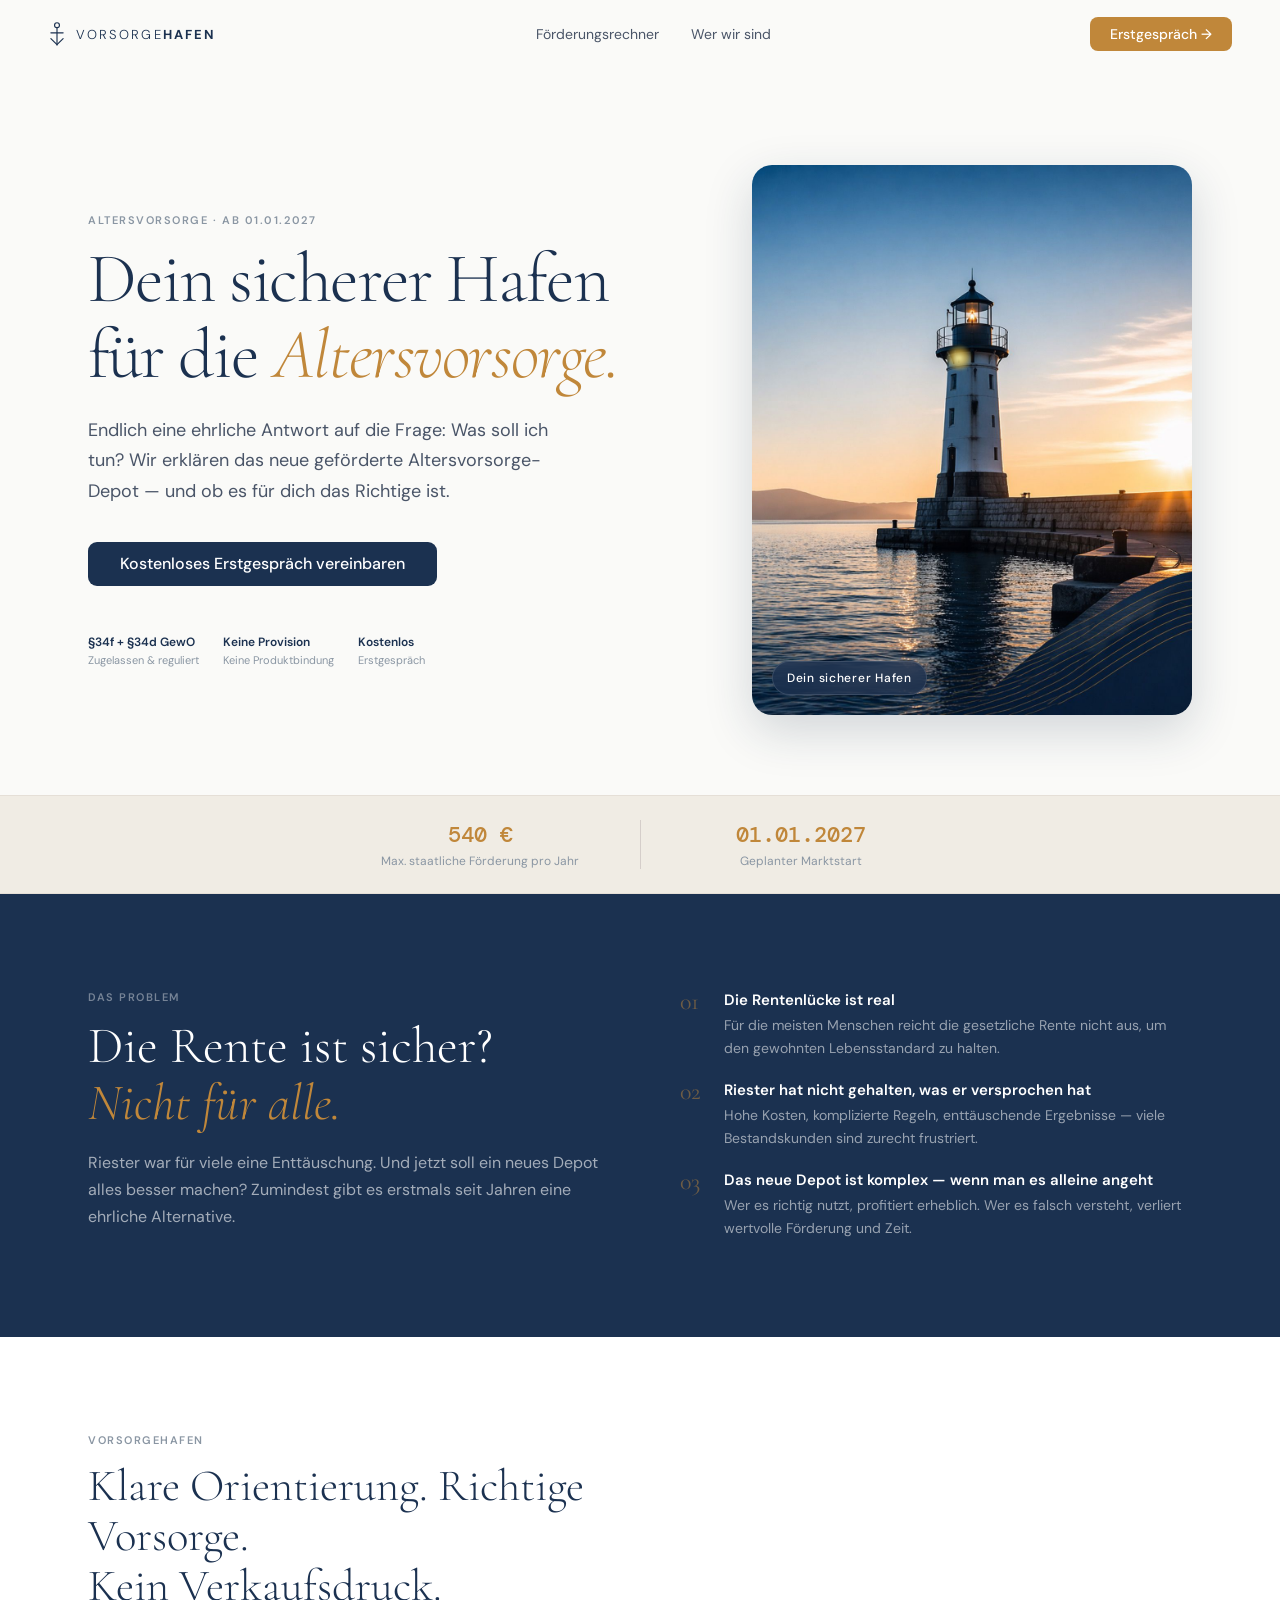
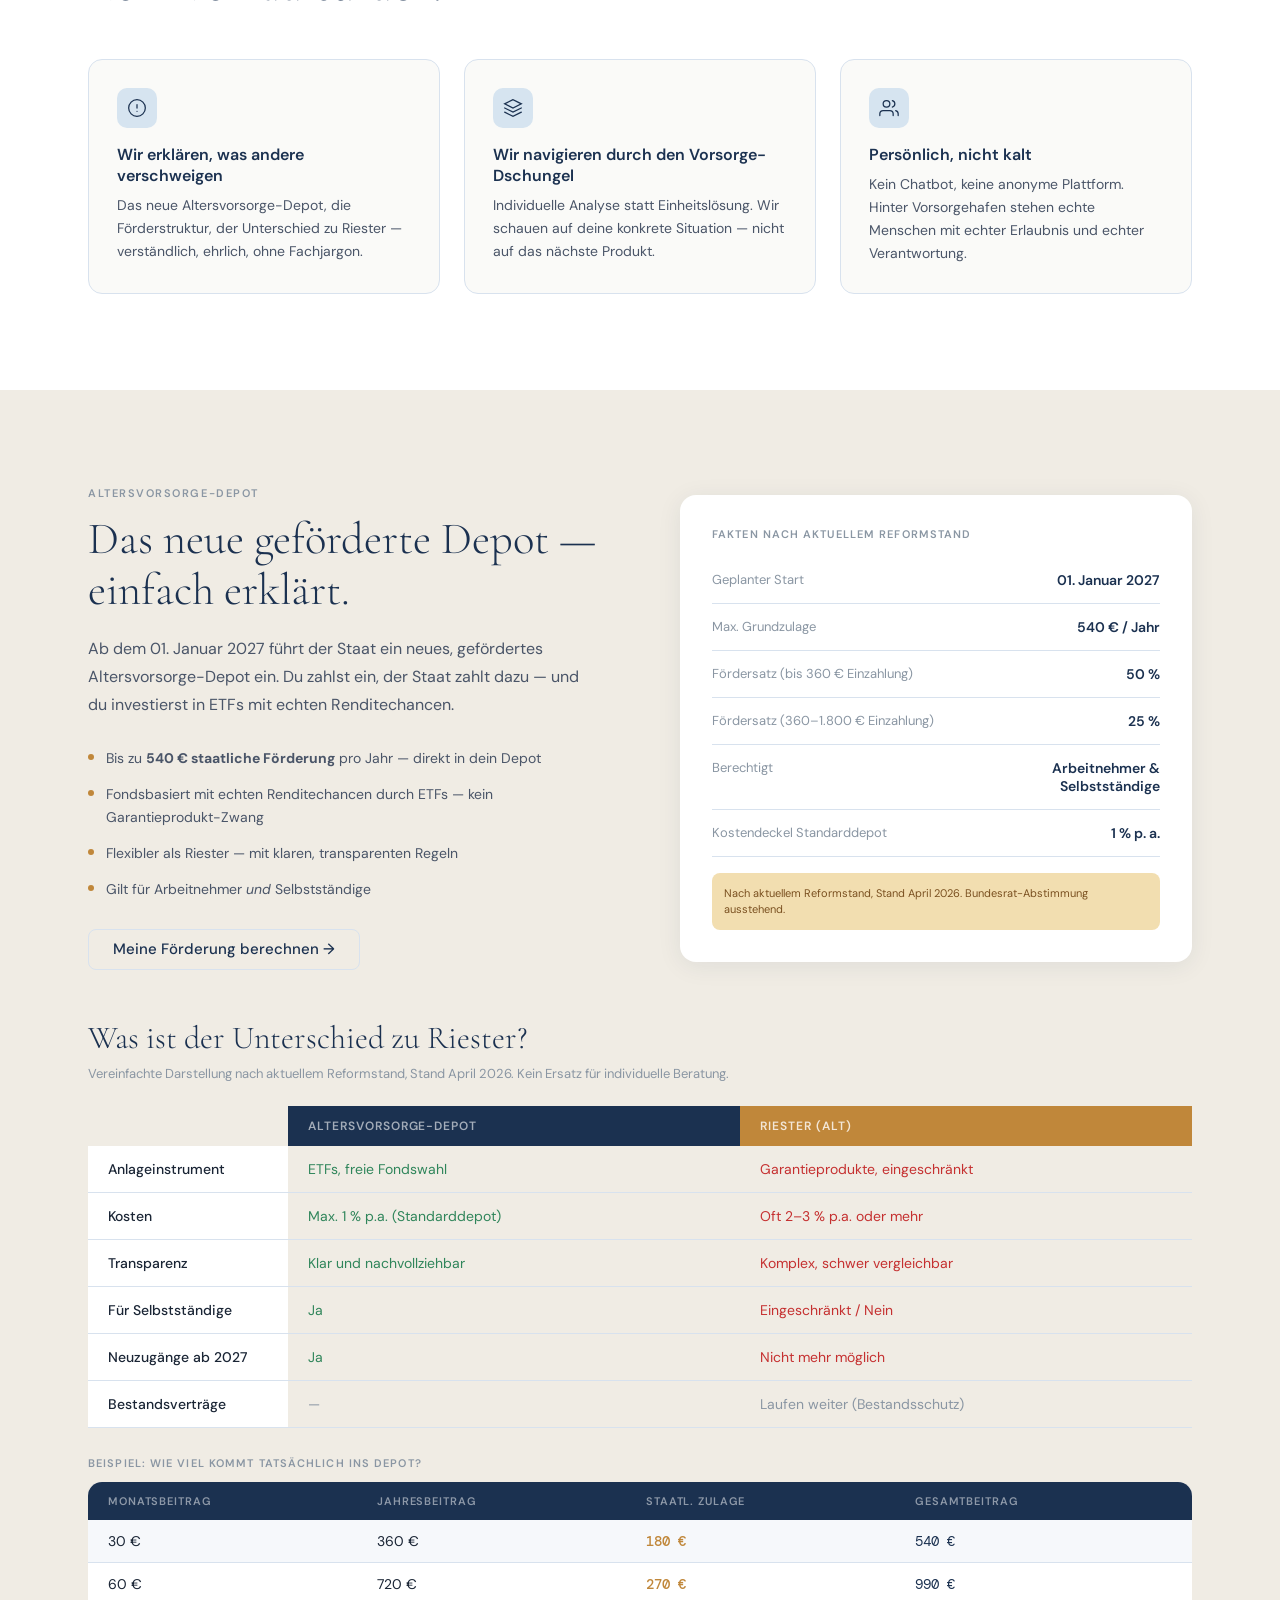
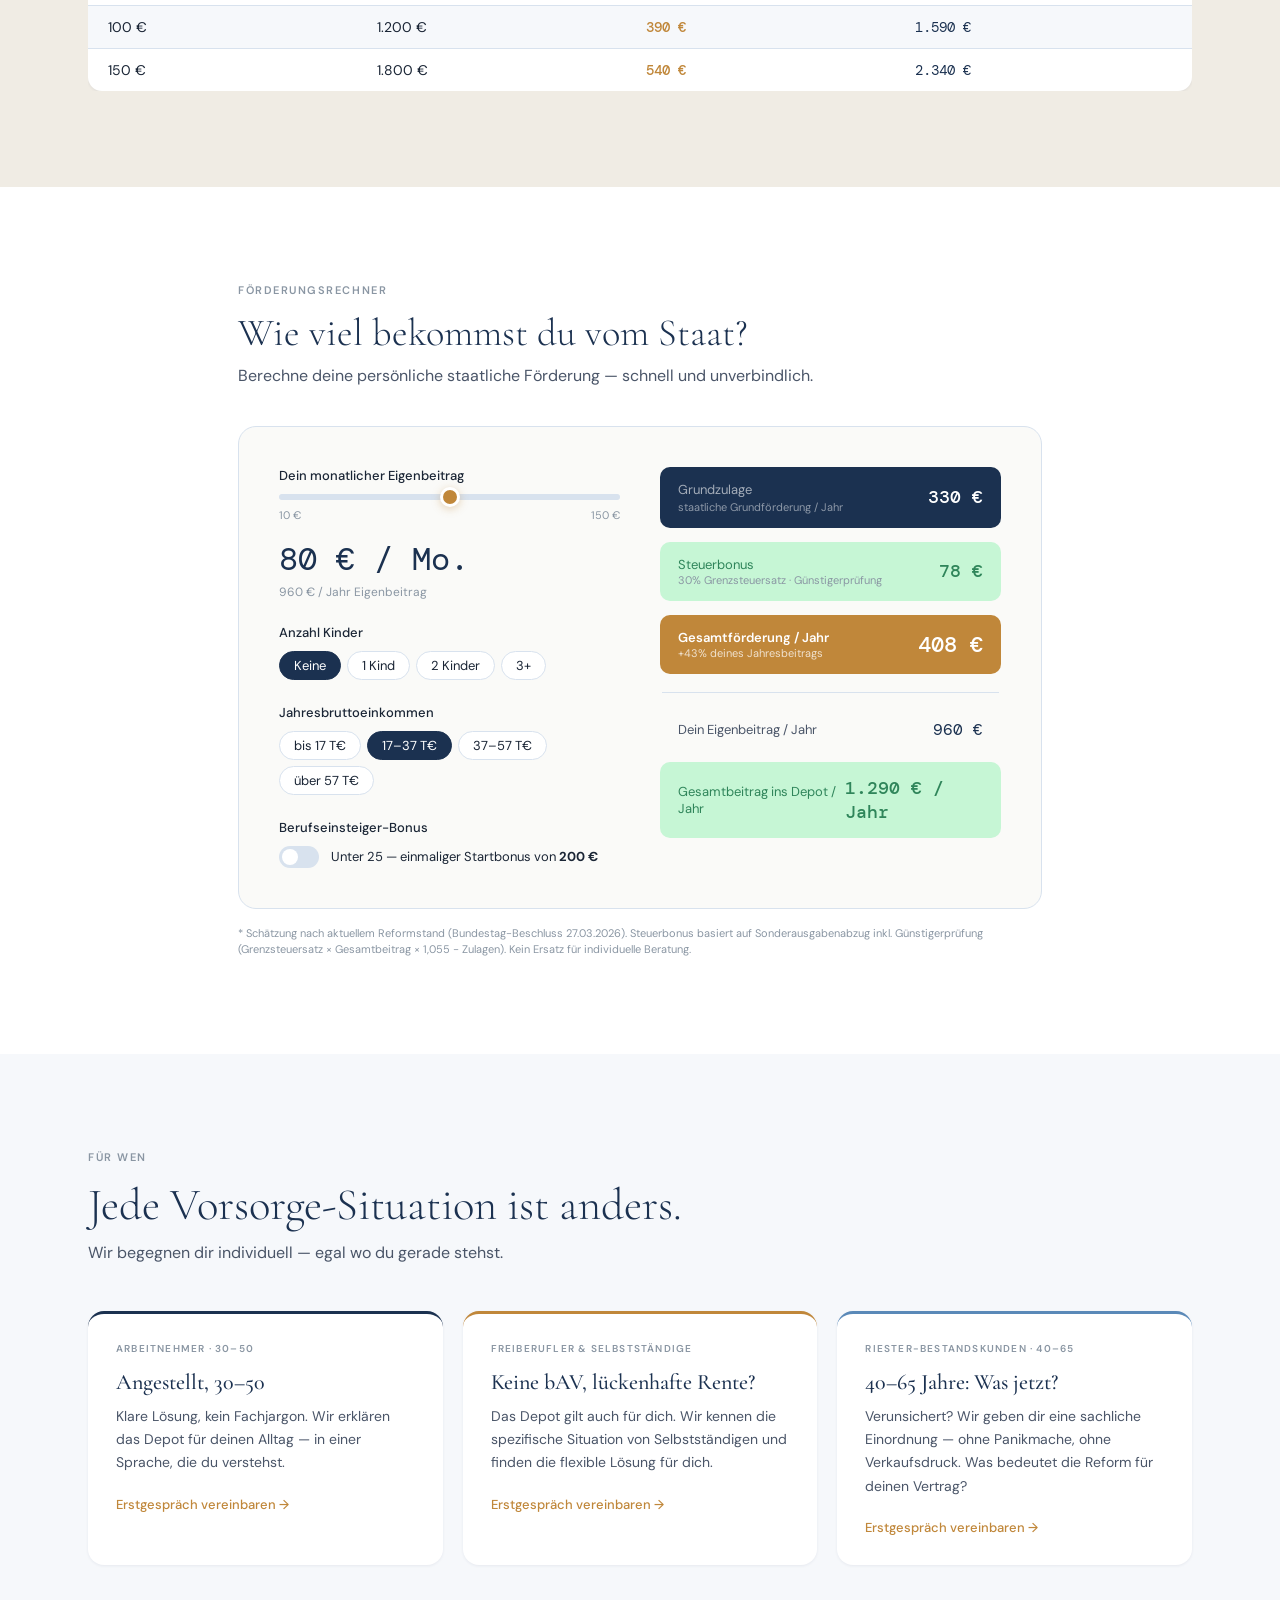
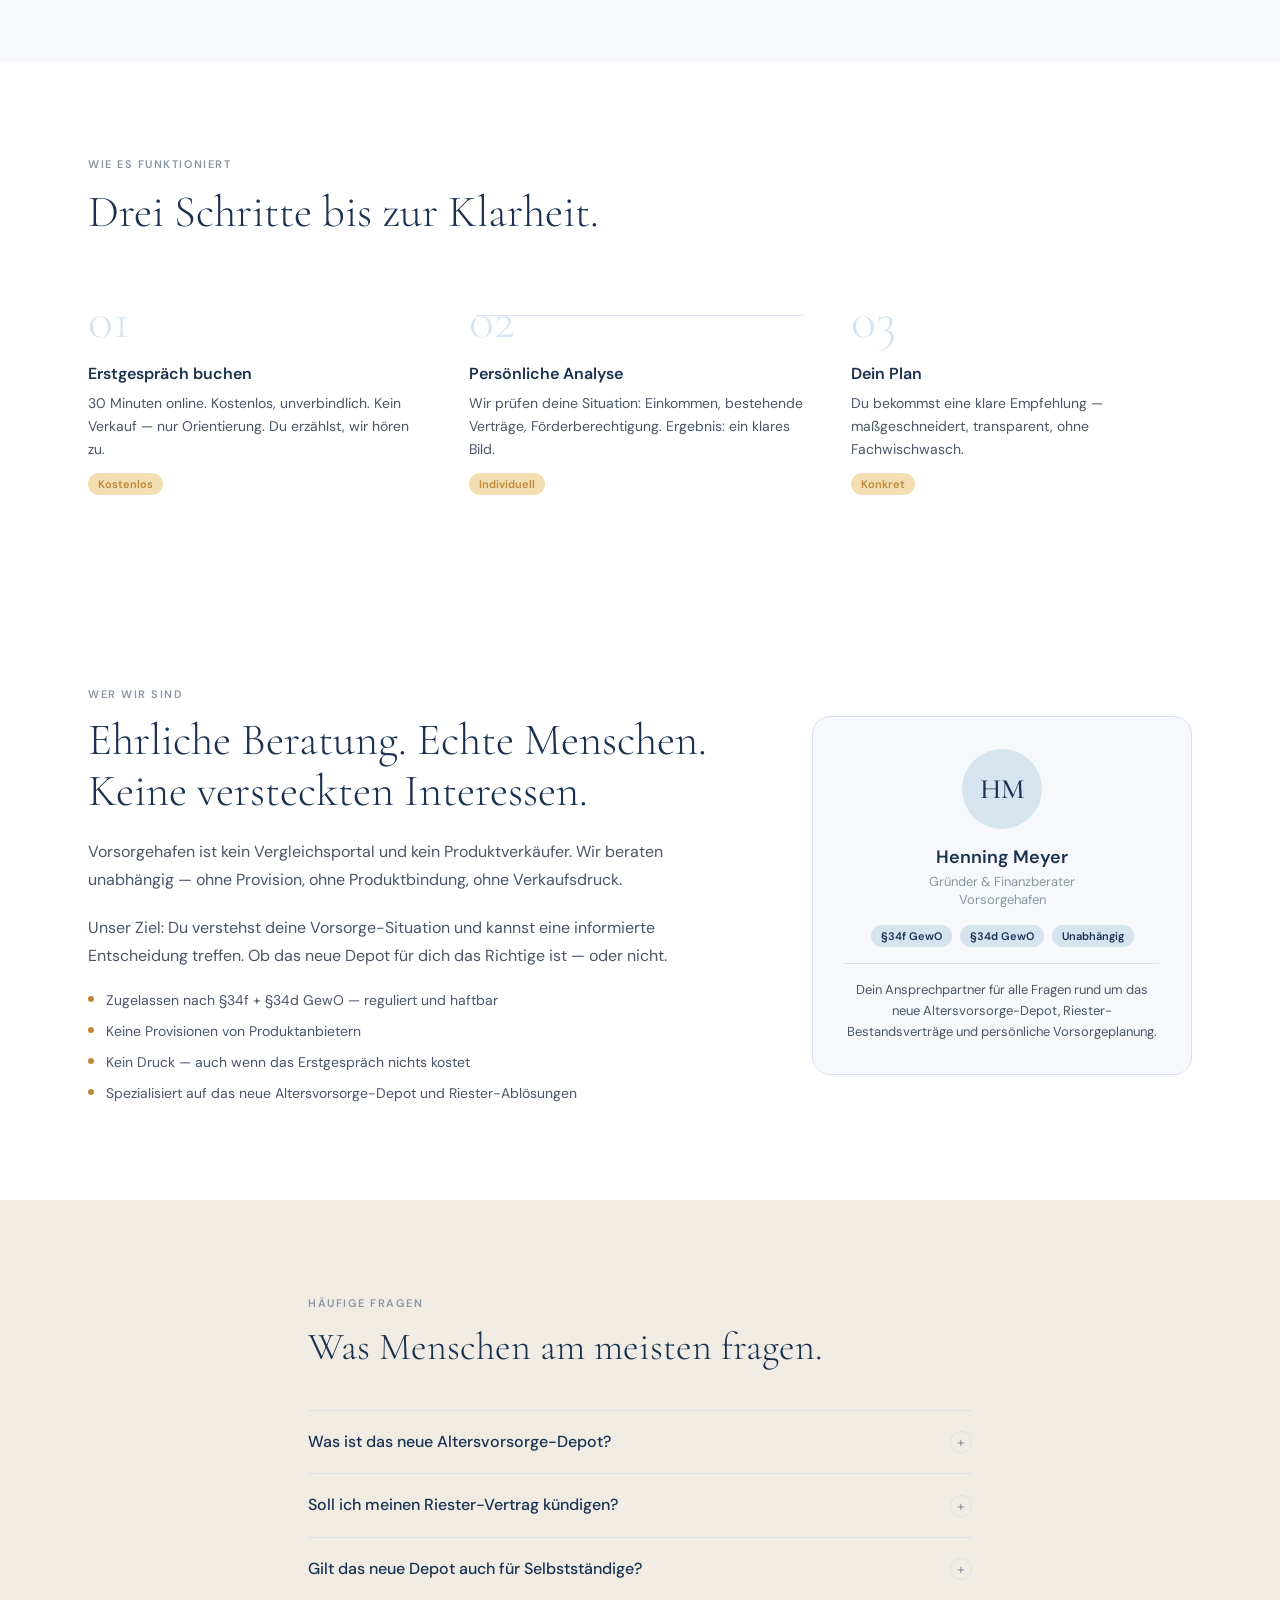
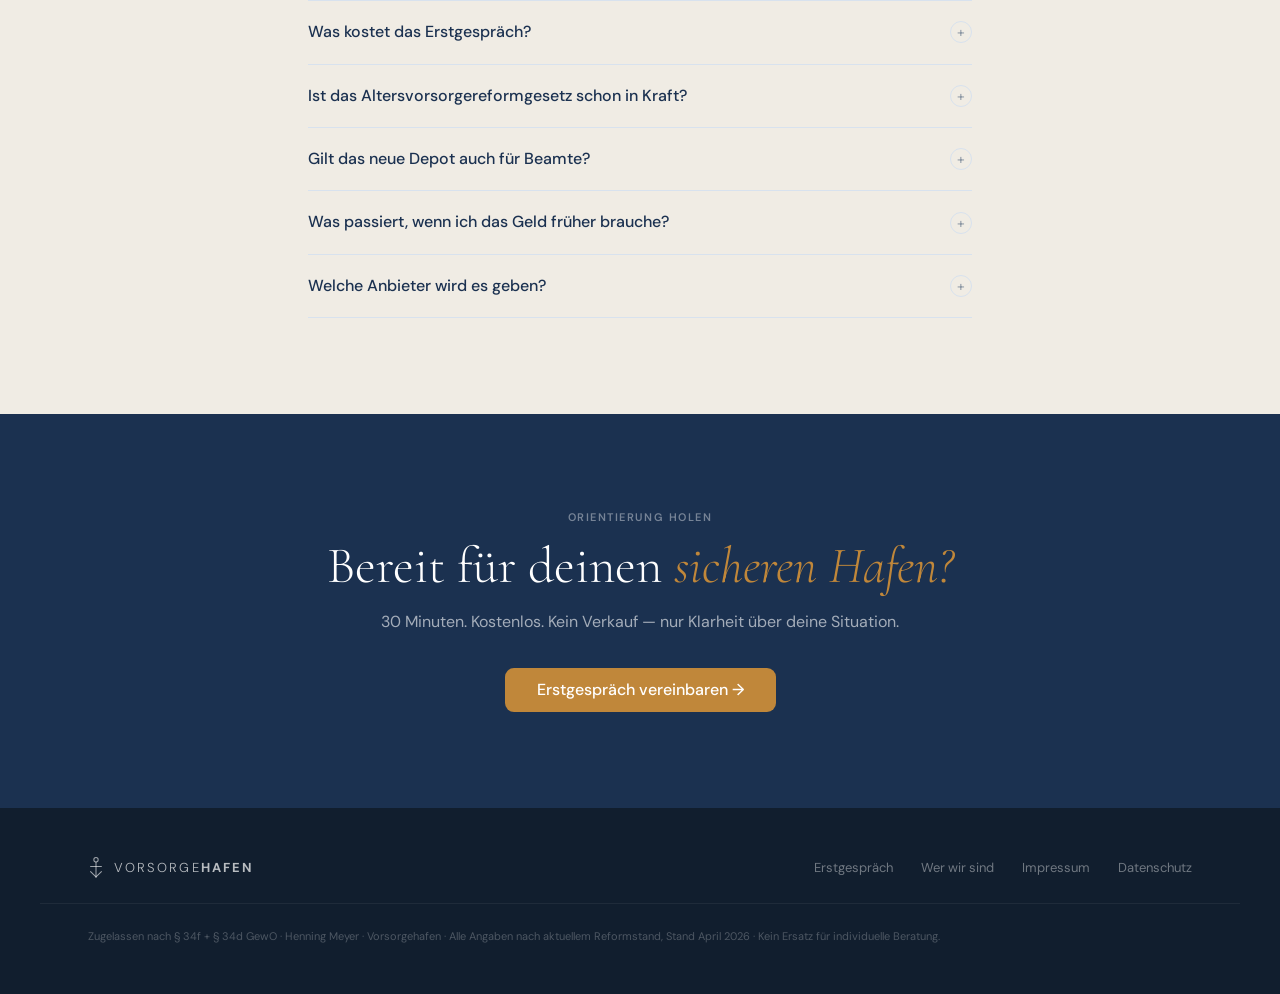
==== website/index.html @ 70f0c613 "refactor: Website auf One-Pager-Struktur konsolidiert - Startseite: Riester-Vergleichstabelle + Beis" ====
<!DOCTYPE html>
<html lang="de">
<head>
<meta charset="UTF-8">
<meta name="viewport" content="width=device-width, initial-scale=1.0">
<title>Vorsorgehafen — Dein sicherer Hafen für die Altersvorsorge</title>
<link rel="preconnect" href="https://fonts.googleapis.com">
<link href="https://fonts.googleapis.com/css2?family=Cormorant+Garamond:ital,wght@0,300;0,400;0,500;0,600;1,300;1,400;1,500&family=DM+Sans:wght@300;400;500;600&family=DM+Mono:wght@400;500&display=swap" rel="stylesheet">
<style>
:root {
  --navy:        #1B3150;
  --navy-mid:    #24456B;
  --amber:       #C0873A;
  --amber-dark:  #9A6A28;
  --amber-light: #F2DEB0;
  --nebel:       #F6F8FB;
  --sand:        #F0ECE4;
  --cream:       #FAFAF8;
  --white:       #FFFFFF;
  --border:      #D8E2EE;
  --watt:        #D6E4F0;
  --fg1:         #1A2535;
  --fg2:         #4A5568;
  --fg3:         #8A96A3;
  --success:     #2F855A;
  --success-lt:  #C6F6D5;
  --serif:       'Cormorant Garamond', Georgia, serif;
  --sans:        'DM Sans', system-ui, sans-serif;
  --mono:        'DM Mono', monospace;
  --ease:        cubic-bezier(0.25, 0.46, 0.45, 0.94);
}
*, *::before, *::after { box-sizing: border-box; margin: 0; padding: 0; }
html { scroll-behavior: smooth; }
body { font-family: var(--sans); color: var(--fg1); background: var(--cream); -webkit-font-smoothing: antialiased; }
a { color: inherit; text-decoration: none; }
img { display: block; max-width: 100%; }

/* ── LOGO ── */
.logo { display: flex; align-items: center; gap: 10px; color: var(--navy); flex-shrink: 0; }
.logo svg { flex-shrink: 0; }
.logo-text { font-family: var(--sans); font-size: 13px; letter-spacing: 0.16em; text-transform: uppercase; color: var(--navy); line-height: 1; }
.logo-light { font-weight: 300; }
.logo-bold  { font-weight: 700; }

/* ── NAV ── */
nav {
  position: sticky; top: 0; z-index: 100;
  background: rgba(250,250,248,0.92); backdrop-filter: blur(12px);
  border-bottom: 1px solid transparent;
  transition: border-color 300ms var(--ease);
  padding: 0 48px;
}
nav.scrolled { border-bottom-color: var(--border); }
.nav-inner { max-width: 1200px; margin: 0 auto; height: 68px; display: flex; align-items: center; justify-content: space-between; }
.nav-links { display: flex; align-items: center; gap: 32px; }
.nav-links a { font-size: 14px; font-weight: 400; color: var(--fg2); transition: color 200ms; white-space: nowrap; }
.nav-links a:hover { color: var(--navy); }
.btn { display: inline-flex; align-items: center; gap: 7px; font-family: var(--sans); font-weight: 500; border-radius: 8px; border: none; cursor: pointer; transition: all 200ms var(--ease); line-height: 1; text-decoration: none; }
.btn-amber { background: var(--amber); color: white; padding: 10px 20px; font-size: 14px; }
.btn-amber:hover { background: var(--amber-dark); }
.btn-navy  { background: var(--navy); color: white; padding: 12px 28px; font-size: 15px; }
.btn-navy:hover { background: var(--navy-mid); }
.btn-ghost { background: transparent; color: var(--navy); padding: 12px 24px; font-size: 15px; border: 1.5px solid var(--border); }
.btn-ghost:hover { border-color: var(--navy); }
.btn-lg    { padding: 14px 32px; font-size: 16px; border-radius: 9px; }

/* ── SECTION BASE ── */
section { width: 100%; }
.container { max-width: 1200px; margin: 0 auto; padding: 0 48px; }
.section-label { font-size: 11px; font-weight: 600; letter-spacing: 0.14em; text-transform: uppercase; color: var(--fg3); margin-bottom: 14px; }
.section-label.on-dark { color: rgba(255,255,255,0.4); }

/* ── HERO ── */
.hero { background: var(--cream); padding: 96px 0 80px; }
.hero-inner { max-width: 1200px; margin: 0 auto; padding: 0 48px; display: grid; grid-template-columns: 1fr 440px; gap: 64px; align-items: center; }

/* Lighthouse photo hero */
.lighthouse-hero { position: relative; border-radius: 20px; overflow: hidden; aspect-ratio: 4/5; box-shadow: 0 16px 48px rgba(27,49,80,0.18); }
.lighthouse-photo { width: 100%; height: 100%; object-fit: cover; display: block; }
.lighthouse-beam-wrap { position: absolute; inset: 0; pointer-events: none; overflow: hidden; }
.lighthouse-beam {
  position: absolute;
  top: 35%; left: 47%;
  width: 300%; height: 300%;
  transform-origin: 0% 0%;
  background: conic-gradient(from -8deg at 0 0, transparent 0deg, rgba(255,225,120,0.13) 7deg, rgba(255,240,160,0.07) 14deg, transparent 20deg);
  animation: beam-sweep 7s ease-in-out infinite alternate;
}
@keyframes beam-sweep { 0% { transform: rotate(-58deg); } 100% { transform: rotate(28deg); } }
.lighthouse-glow {
  position: absolute;
  top: calc(35% - 14px); left: calc(47% - 14px);
  width: 28px; height: 28px; border-radius: 50%;
  background: radial-gradient(circle, rgba(255,245,160,0.95) 0%, rgba(255,210,80,0.6) 35%, transparent 70%);
  animation: glow-pulse 2.5s ease-in-out infinite;
  filter: blur(1px);
}
@keyframes glow-pulse { 0%,100% { transform: scale(1); opacity: 0.85; } 50% { transform: scale(1.5); opacity: 1; } }
.lighthouse-badge {
  position: absolute; bottom: 20px; left: 20px;
  background: rgba(27,49,80,0.75); backdrop-filter: blur(8px);
  color: white; font-size: 12px; font-weight: 500; letter-spacing: 0.06em;
  padding: 8px 14px; border-radius: 999px; border: 1px solid rgba(255,255,255,0.12);
}
.hero h1 { font-family: var(--serif); font-size: clamp(44px, 5.5vw, 72px); font-weight: 300; line-height: 1.08; letter-spacing: -0.02em; color: var(--navy); margin-bottom: 22px; }
.hero h1 em { font-style: italic; color: var(--amber); }
.hero-sub { font-size: 18px; line-height: 1.7; color: var(--fg2); margin-bottom: 36px; max-width: 480px; }
.hero-cta { display: flex; align-items: center; gap: 14px; margin-bottom: 48px; }
.hero-trust { display: flex; gap: 24px; }
.trust-item { display: flex; flex-direction: column; gap: 3px; }
.trust-item .ti-v { font-size: 12px; font-weight: 600; color: var(--navy); }
.trust-item .ti-l { font-size: 11px; color: var(--fg3); }

/* Hero visual */
.hero-visual { background: var(--navy); border-radius: 20px; padding: 32px; position: relative; overflow: hidden; }
.hero-visual::before { content: ''; position: absolute; inset: 0; background: radial-gradient(ellipse at 80% 20%, rgba(90,137,184,0.15) 0%, transparent 60%); }
.hv-label { font-size: 10px; font-weight: 600; letter-spacing: 0.14em; text-transform: uppercase; color: rgba(255,255,255,0.35); margin-bottom: 20px; }
.hv-score { font-family: var(--mono); font-size: 52px; color: white; line-height: 1; margin-bottom: 6px; }
.hv-score-sub { font-size: 13px; color: rgba(255,255,255,0.45); margin-bottom: 20px; }
.hv-bar { height: 4px; background: rgba(255,255,255,0.12); border-radius: 999px; margin-bottom: 28px; }
.hv-bar-fill { height: 100%; width: 72%; background: var(--amber); border-radius: 999px; }
.hv-grid { display: grid; grid-template-columns: 1fr 1fr; gap: 10px; }
.hv-card { background: rgba(255,255,255,0.06); border: 1px solid rgba(255,255,255,0.08); border-radius: 10px; padding: 14px; }
.hv-card-label { font-size: 10px; color: rgba(255,255,255,0.4); margin-bottom: 5px; }
.hv-card-value { font-family: var(--mono); font-size: 16px; color: white; }

/* ── STATS BAR ── */
.stats-bar { background: var(--sand); border-top: 1px solid #E5DFD7; border-bottom: 1px solid #E5DFD7; padding: 24px 0; }
.stats-inner { max-width: 1200px; margin: 0 auto; padding: 0 48px; display: flex; gap: 0; justify-content: space-between; align-items: center; }
.stats-inner--two { justify-content: center; }
.stats-inner--two .stat-item { max-width: 320px; }
.stat-item { display: flex; flex-direction: column; gap: 4px; flex: 1; text-align: center; }
.stat-item + .stat-item { border-left: 1px solid #D5CECA; }
.stat-value { font-family: var(--mono); font-size: 22px; color: var(--amber); font-weight: 500; }
.stat-label { font-size: 12px; color: var(--fg3); }

/* ── PROBLEM ── */
.problem { background: var(--navy); padding: 96px 0; }
.problem-inner { max-width: 1200px; margin: 0 auto; padding: 0 48px; display: grid; grid-template-columns: 1fr 1fr; gap: 80px; align-items: start; }
.problem h2 { font-family: var(--serif); font-size: clamp(36px, 4vw, 54px); font-weight: 300; line-height: 1.12; color: white; margin-bottom: 16px; }
.problem h2 em { font-style: italic; color: var(--amber); }
.problem-intro { font-size: 16px; line-height: 1.7; color: rgba(255,255,255,0.6); }
.problem-points { display: flex; flex-direction: column; gap: 20px; }
.pp { display: flex; gap: 16px; align-items: flex-start; }
.pp-num { font-family: var(--serif); font-size: 24px; color: var(--amber); opacity: 0.5; line-height: 1; flex-shrink: 0; width: 28px; }
.pp-body { }
.pp-title { font-size: 15px; font-weight: 600; color: white; margin-bottom: 4px; }
.pp-text  { font-size: 14px; line-height: 1.65; color: rgba(255,255,255,0.55); }

/* ── SOLUTION ── */
.solution { background: var(--white); padding: 96px 0; }
.solution-inner { max-width: 1200px; margin: 0 auto; padding: 0 48px; }
.solution h2 { font-family: var(--serif); font-size: clamp(32px, 3.5vw, 48px); font-weight: 300; line-height: 1.12; color: var(--navy); margin-bottom: 48px; max-width: 640px; }
.solution-grid { display: grid; grid-template-columns: repeat(3,1fr); gap: 24px; }
.sol-card { border: 1px solid var(--border); border-radius: 14px; padding: 28px; background: var(--cream); transition: box-shadow 200ms, transform 200ms; }
.sol-card:hover { box-shadow: 0 8px 32px rgba(27,49,80,0.10); transform: translateY(-2px); }
.sol-icon { width: 40px; height: 40px; background: var(--watt); border-radius: 10px; display: flex; align-items: center; justify-content: center; margin-bottom: 16px; }
.sol-title { font-size: 16px; font-weight: 600; color: var(--navy); margin-bottom: 8px; }
.sol-text  { font-size: 14px; line-height: 1.65; color: var(--fg2); }

/* ── DEPOT ── */
.depot { background: var(--sand); padding: 96px 0; }
.depot-inner { max-width: 1200px; margin: 0 auto; padding: 0 48px; display: grid; grid-template-columns: 1fr 1fr; gap: 80px; align-items: center; }
.depot h2 { font-family: var(--serif); font-size: clamp(32px, 3.5vw, 48px); font-weight: 300; line-height: 1.12; color: var(--navy); margin-bottom: 20px; }
.depot-text { font-size: 16px; line-height: 1.75; color: var(--fg2); margin-bottom: 28px; }
.depot-facts { display: flex; flex-direction: column; gap: 14px; }
.df { display: flex; align-items: flex-start; gap: 12px; }
.df-dot { width: 6px; height: 6px; border-radius: 50%; background: var(--amber); flex-shrink: 0; margin-top: 7px; }
.df-text { font-size: 14px; line-height: 1.6; color: var(--fg2); }
.depot-box { background: white; border-radius: 16px; padding: 32px; box-shadow: 0 4px 24px rgba(27,49,80,0.08); }
.db-row { display: flex; justify-content: space-between; align-items: flex-start; padding: 14px 0; border-bottom: 1px solid var(--border); }
.db-row:last-child { border-bottom: none; padding-bottom: 0; }
.db-key  { font-size: 13px; color: var(--fg3); }
.db-val  { font-size: 14px; font-weight: 600; color: var(--navy); text-align: right; max-width: 200px; }

/* ── RECHNER ── */
.rechner { background: var(--white); padding: 96px 0; }
.rechner-inner { max-width: 900px; margin: 0 auto; padding: 0 48px; }
.rechner h2 { font-family: var(--serif); font-size: clamp(30px, 3vw, 44px); font-weight: 300; line-height: 1.15; color: var(--navy); margin-bottom: 10px; }
.rechner-sub { font-size: 16px; color: var(--fg2); margin-bottom: 40px; }
.rechner-card { background: var(--cream); border: 1px solid var(--border); border-radius: 18px; padding: 40px; }
.rc-grid { display: grid; grid-template-columns: 1fr 1fr; gap: 40px; align-items: start; }
.rc-input-label { font-size: 13px; font-weight: 500; color: var(--fg1); margin-bottom: 10px; }
.rc-slider-wrap { display: flex; flex-direction: column; gap: 8px; }
.rc-slider { width: 100%; -webkit-appearance: none; height: 6px; border-radius: 999px; background: var(--border); outline: none; cursor: pointer; }
.rc-slider::-webkit-slider-thumb { -webkit-appearance: none; width: 20px; height: 20px; border-radius: 50%; background: var(--amber); box-shadow: 0 2px 8px rgba(192,135,58,0.35); cursor: pointer; border: 3px solid white; }
.rc-value-display { font-family: var(--mono); font-size: 32px; color: var(--navy); margin-bottom: 4px; }
.rc-value-label { font-size: 12px; color: var(--fg3); }
.rc-result { display: flex; flex-direction: column; gap: 14px; }
.rc-result-row { display: flex; justify-content: space-between; align-items: center; padding: 14px 18px; border-radius: 10px; }
.rc-result-row.primary   { background: var(--navy); }
.rc-result-row.secondary { background: var(--watt); }
.rc-result-row.tertiary  { background: var(--success-lt); }
.rr-label { font-size: 13px; }
.rr-label.on-dark { color: rgba(255,255,255,0.6); }
.rr-value { font-family: var(--mono); font-size: 18px; font-weight: 500; }
.rr-value.on-dark { color: white; }
.rr-value.amber { color: var(--amber); }
.rr-value.green { color: var(--success); }
.rechner-disclaimer { font-size: 11px; color: var(--fg3); margin-top: 16px; line-height: 1.5; }
.rc-input-group { margin-bottom: 24px; }
.rc-input-group:last-child { margin-bottom: 0; }
.rc-pill-group { display: flex; flex-wrap: wrap; gap: 6px; margin-top: 8px; }
.rc-pill { display: inline-flex; align-items: center; padding: 7px 14px; border-radius: 999px; border: 1.5px solid var(--border); background: white; font-size: 13px; font-family: var(--sans); color: var(--fg1); cursor: pointer; transition: all 180ms; line-height: 1; }
.rc-pill.active { border-color: var(--navy); background: var(--navy); color: white; }
.rc-pill:hover:not(.active) { border-color: var(--navy); }
.rc-toggle-wrap { display: flex; align-items: center; gap: 12px; margin-top: 8px; }
.rc-toggle { width: 40px; height: 22px; border-radius: 999px; background: var(--border); cursor: pointer; position: relative; border: none; transition: background 200ms; flex-shrink: 0; }
.rc-toggle::after { content: ''; position: absolute; width: 16px; height: 16px; border-radius: 50%; background: white; top: 3px; left: 3px; transition: transform 200ms; }
.rc-toggle.on { background: var(--navy); }
.rc-toggle.on::after { transform: translateX(18px); }
.rc-toggle-label { font-size: 13px; color: var(--fg1); line-height: 1.4; }
.rc-result-detail { font-size: 11px; color: rgba(255,255,255,0.5); margin-top: 2px; }
.rc-result-row.total { background: var(--amber); }
.rc-bonus-badge { display: inline-flex; align-items: center; background: var(--amber); color: white; font-size: 11px; font-weight: 600; padding: 3px 10px; border-radius: 999px; margin-top: 8px; }

/* ── FÜR WEN ── */
.fuer-wen { background: var(--nebel); padding: 96px 0; }
.fuer-wen-inner { max-width: 1200px; margin: 0 auto; padding: 0 48px; }
.fuer-wen h2 { font-family: var(--serif); font-size: clamp(32px, 3.5vw, 48px); font-weight: 300; color: var(--navy); margin-bottom: 10px; }
.fuer-wen-sub { font-size: 16px; color: var(--fg2); margin-bottom: 48px; }
.fw-grid { display: grid; grid-template-columns: repeat(3,1fr); gap: 20px; }
.fw-card { background: white; border-radius: 16px; padding: 28px; box-shadow: 0 1px 3px rgba(27,49,80,0.07); border-top: 3px solid transparent; transition: all 200ms; cursor: pointer; }
.fw-card:nth-child(1) { border-top-color: var(--navy); }
.fw-card:nth-child(2) { border-top-color: var(--amber); }
.fw-card:nth-child(3) { border-top-color: #5A89B8; }
.fw-card:hover { box-shadow: 0 8px 28px rgba(27,49,80,0.12); transform: translateY(-2px); }
.fw-tag  { font-size: 10px; font-weight: 600; letter-spacing: 0.12em; text-transform: uppercase; color: var(--fg3); margin-bottom: 14px; }
.fw-title { font-family: var(--serif); font-size: 22px; font-weight: 500; color: var(--navy); margin-bottom: 10px; line-height: 1.2; }
.fw-text  { font-size: 14px; line-height: 1.65; color: var(--fg2); margin-bottom: 18px; }
.fw-link  { font-size: 13px; font-weight: 500; color: var(--amber); }

/* ── ABLAUF ── */
.ablauf { background: var(--white); padding: 96px 0; }
.ablauf-inner { max-width: 1200px; margin: 0 auto; padding: 0 48px; }
.ablauf h2 { font-family: var(--serif); font-size: clamp(32px, 3.5vw, 48px); font-weight: 300; color: var(--navy); margin-bottom: 56px; }
.ab-grid { display: grid; grid-template-columns: repeat(3,1fr); gap: 40px; position: relative; }
.ab-grid::before { content: ''; position: absolute; top: 20px; left: calc(33.33% + 20px); right: calc(33.33% + 20px); height: 1px; background: var(--border); }
.ab-step { position: relative; }
.ab-num { font-family: var(--serif); font-size: 52px; font-weight: 300; color: var(--watt); line-height: 1; margin-bottom: 16px; }
.ab-title { font-size: 16px; font-weight: 600; color: var(--navy); margin-bottom: 8px; }
.ab-text  { font-size: 14px; line-height: 1.65; color: var(--fg2); }
.ab-badge { display: inline-block; margin-top: 12px; font-size: 11px; font-weight: 600; color: var(--amber); background: var(--amber-light); padding: 4px 10px; border-radius: 999px; }

/* ── FAQ ── */
.faq { background: var(--sand); padding: 96px 0; }
.faq-inner { max-width: 760px; margin: 0 auto; padding: 0 48px; }
.faq h2 { font-family: var(--serif); font-size: clamp(30px, 3vw, 44px); font-weight: 300; color: var(--navy); margin-bottom: 40px; }
.faq-list { display: flex; flex-direction: column; gap: 0; border-top: 1px solid var(--border); }
.faq-item { border-bottom: 1px solid var(--border); }
.faq-q { display: flex; justify-content: space-between; align-items: center; padding: 20px 0; cursor: pointer; gap: 16px; }
.faq-q span { font-size: 16px; font-weight: 500; color: var(--navy); line-height: 1.4; }
.faq-icon { width: 22px; height: 22px; border-radius: 50%; border: 1.5px solid var(--border); flex-shrink: 0; display: flex; align-items: center; justify-content: center; transition: all 200ms; color: var(--fg3); font-size: 14px; }
.faq-item.open .faq-icon { background: var(--navy); border-color: var(--navy); color: white; transform: rotate(45deg); }
.faq-a { overflow: hidden; max-height: 0; transition: max-height 350ms var(--ease), padding 350ms; }
.faq-a-inner { padding-bottom: 20px; font-size: 15px; line-height: 1.7; color: var(--fg2); }
.faq-item.open .faq-a { max-height: 300px; }

/* ── FINAL CTA ── */
.final-cta { background: var(--navy); padding: 96px 0; }
.final-cta-inner { max-width: 760px; margin: 0 auto; padding: 0 48px; text-align: center; }
.final-cta h2 { font-family: var(--serif); font-size: clamp(32px, 4vw, 52px); font-weight: 300; color: white; line-height: 1.12; margin-bottom: 16px; }
.final-cta h2 em { font-style: italic; color: var(--amber); }
.final-cta p { font-size: 16px; color: rgba(255,255,255,0.6); margin-bottom: 36px; }
.final-meta { font-size: 13px; color: rgba(255,255,255,0.35); margin-top: 18px; }

/* ── DEPOT VERGLEICH ── */
.depot-compare { max-width: 1200px; margin: 0 auto; padding: 48px 48px 0; }
.depot-compare-h3 { font-family: var(--serif); font-size: clamp(24px, 2.5vw, 36px); font-weight: 300; color: var(--navy); margin-bottom: 8px; }
.depot-compare-sub { font-size: 13px; color: var(--fg3); margin-bottom: 24px; }
.table-scroll { overflow-x: auto; -webkit-overflow-scrolling: touch; }
.ver-table { display: grid; grid-template-columns: 200px 1fr 1fr; gap: 0; min-width: 520px; }
.ver-head { font-size: 12px; font-weight: 600; letter-spacing: 0.08em; text-transform: uppercase; padding: 12px 20px; background: var(--navy); color: rgba(255,255,255,0.6); }
.ver-head:first-child { background: transparent; }
.ver-head.amber { background: var(--amber); color: rgba(255,255,255,0.8); }
.ver-cell { padding: 14px 20px; border-bottom: 1px solid var(--border); font-size: 14px; color: var(--fg2); display: flex; align-items: center; }
.ver-cell.label { font-weight: 500; color: var(--fg1); background: white; }
.ver-cell.good { color: var(--success); }
.ver-cell.neutral { color: var(--fg3); }
.ver-cell.bad { color: #C53030; }
.depot-example { margin-top: 28px; }
.depot-example-title { font-size: 11px; font-weight: 600; letter-spacing: 0.1em; text-transform: uppercase; color: var(--fg3); margin-bottom: 12px; }
.example-table { background: white; border-radius: 14px; overflow: hidden; box-shadow: 0 1px 3px rgba(27,49,80,0.07); min-width: 400px; }
.et-head { display: grid; grid-template-columns: 1fr 1fr 1fr 1fr; background: var(--navy); padding: 12px 20px; gap: 12px; }
.et-head span { font-size: 11px; font-weight: 600; letter-spacing: 0.08em; text-transform: uppercase; color: rgba(255,255,255,0.5); }
.et-row { display: grid; grid-template-columns: 1fr 1fr 1fr 1fr; padding: 12px 20px; gap: 12px; border-bottom: 1px solid var(--border); }
.et-row:last-child { border-bottom: none; }
.et-row:nth-child(even) { background: var(--nebel); }
.et-row span { font-size: 14px; color: var(--fg1); }
.et-row span.mono { font-family: var(--mono); color: var(--navy); }
.et-row span.amber { font-family: var(--mono); color: var(--amber); font-weight: 500; }

/* ── ÜBER UNS ── */
.ueber-uns { background: var(--white); padding: 96px 0; }
.ueber-uns-inner { max-width: 1200px; margin: 0 auto; padding: 0 48px; display: grid; grid-template-columns: 1fr 380px; gap: 72px; align-items: center; }
.ueber-uns h2 { font-family: var(--serif); font-size: clamp(30px, 3.5vw, 46px); font-weight: 300; color: var(--navy); margin-bottom: 20px; line-height: 1.15; }
.ueber-uns-text { font-size: 16px; line-height: 1.75; color: var(--fg2); margin-bottom: 20px; }
.ueber-cred-list { display: flex; flex-direction: column; gap: 10px; margin-top: 4px; }
.ueber-cred-item { display: flex; align-items: flex-start; gap: 12px; font-size: 14px; line-height: 1.5; color: var(--fg2); }
.ueber-cred-dot { width: 6px; height: 6px; border-radius: 50%; background: var(--amber); flex-shrink: 0; margin-top: 6px; }
.berater-profile-card { background: var(--nebel); border-radius: 18px; padding: 32px; text-align: center; border: 1px solid var(--border); }
.berater-avatar-xl { width: 80px; height: 80px; border-radius: 50%; background: var(--watt); display: flex; align-items: center; justify-content: center; font-family: var(--serif); font-size: 28px; font-weight: 500; color: var(--navy); margin: 0 auto 16px; }
.berater-profile-name { font-size: 18px; font-weight: 600; color: var(--navy); margin-bottom: 4px; }
.berater-profile-role { font-size: 13px; color: var(--fg3); margin-bottom: 16px; line-height: 1.4; }
.berater-profile-tags { display: flex; flex-wrap: wrap; gap: 8px; justify-content: center; margin-bottom: 16px; }
.berater-profile-tag { font-size: 11px; font-weight: 600; background: var(--watt); color: var(--navy); padding: 4px 10px; border-radius: 999px; }
.berater-profile-note { font-size: 13px; color: var(--fg2); line-height: 1.6; padding-top: 16px; border-top: 1px solid var(--border); }

/* ── HAMBURGER / MOBILE NAV ── */
.nav-right { display: flex; align-items: center; gap: 10px; }
.hamburger { display: none; flex-direction: column; justify-content: center; gap: 5px; background: none; border: none; cursor: pointer; padding: 6px 4px; flex-shrink: 0; }
.hamburger span { display: block; width: 22px; height: 2px; background: var(--navy); border-radius: 2px; transition: transform 250ms ease, opacity 250ms ease; }
.mobile-nav { display: none; flex-direction: column; background: rgba(250,250,248,0.97); backdrop-filter: blur(12px); border-top: 1px solid var(--border); padding: 4px 20px 12px; }
.mobile-nav a { font-size: 16px; color: var(--fg1); padding: 14px 0; border-bottom: 1px solid var(--border); display: block; }
.mobile-nav a:last-child { border-bottom: none; }

/* ══════════════════════════════════════════
   MOBILE RESPONSIVE
   ══════════════════════════════════════════ */
@media (max-width: 768px) {
  nav { padding: 0 20px; }
  .nav-links { display: none; }
  .hamburger { display: flex; }
  .mobile-nav.open { display: flex; }
  nav.menu-open .hamburger span:nth-child(1) { transform: translateY(7px) rotate(45deg); }
  nav.menu-open .hamburger span:nth-child(2) { opacity: 0; }
  nav.menu-open .hamburger span:nth-child(3) { transform: translateY(-7px) rotate(-45deg); }
  .btn-amber { padding: 9px 14px; font-size: 13px; }

  .hero { padding: 40px 0 36px; }
  .hero-inner { grid-template-columns: 1fr; gap: 32px; padding: 0 20px; }
  .hero h1 { font-size: 36px; }
  .hero-sub { font-size: 15px; margin-bottom: 24px; }
  .hero-cta { flex-direction: column; align-items: flex-start; margin-bottom: 28px; }
  .btn-lg { padding: 13px 24px; font-size: 15px; }
  .hero-trust { gap: 16px; }
  .lighthouse-hero { aspect-ratio: 4/3; }

  .stats-inner, .stats-inner--two { padding: 0 20px; }
  .stats-inner--two .stat-item { max-width: 100%; }
  .stat-value { font-size: 18px; }

  .problem { padding: 60px 0; }
  .problem-inner { grid-template-columns: 1fr; gap: 32px; padding: 0 20px; }
  .problem h2 { font-size: 32px; }

  .solution { padding: 60px 0; }
  .solution-inner { padding: 0 20px; }
  .solution h2 { font-size: 28px; margin-bottom: 28px; }
  .solution-grid { grid-template-columns: 1fr; gap: 14px; }

  .depot { padding: 60px 0; }
  .depot-inner { grid-template-columns: 1fr; gap: 32px; padding: 0 20px; }
  .depot h2 { font-size: 28px; }
  .depot-compare { padding: 36px 20px 0; }
  .depot-compare-h3 { font-size: 22px; }

  .ueber-uns { padding: 60px 0; }
  .ueber-uns-inner { grid-template-columns: 1fr; gap: 32px; padding: 0 20px; }
  .ueber-uns h2 { font-size: 26px; }

  .rechner { padding: 60px 0; }
  .rechner-inner { padding: 0 20px; }
  .rechner h2 { font-size: 26px; }
  .rechner-card { padding: 24px 20px; }
  .rc-grid { grid-template-columns: 1fr; gap: 28px; }
  .rc-pill { font-size: 12px; padding: 6px 11px; }
  .rc-toggle-label { font-size: 12px; }

  .fuer-wen { padding: 60px 0; }
  .fuer-wen-inner { padding: 0 20px; }
  .fuer-wen h2 { font-size: 28px; }
  .fw-grid { grid-template-columns: 1fr; gap: 14px; }

  .ablauf { padding: 60px 0; }
  .ablauf-inner { padding: 0 20px; }
  .ablauf h2 { font-size: 28px; margin-bottom: 36px; }
  .ab-grid { grid-template-columns: 1fr; gap: 28px; }
  .ab-grid::before { display: none; }

  .faq { padding: 60px 0; }
  .faq-inner { padding: 0 20px; }
  .faq h2 { font-size: 26px; }

  .final-cta { padding: 60px 0; }
  .final-cta-inner { padding: 0 20px; }
  .final-cta h2 { font-size: 28px; }

  footer { padding: 36px 0; }
  .footer-inner { padding: 0 20px; flex-direction: column; gap: 20px; text-align: center; }
  .footer-links { flex-wrap: wrap; justify-content: center; gap: 16px; }
  .footer-legal { padding: 16px 20px 0; }
}

@media (max-width: 480px) {
  .hero h1 { font-size: 30px; }
  .hero-trust { flex-direction: column; gap: 10px; }
  .stats-inner { flex-direction: column; gap: 0; }
  .stat-item + .stat-item { border-left: none; border-top: 1px solid #D5CECA; padding-top: 14px; margin-top: 14px; }
  .rc-value-display { font-size: 24px; }
}

/* ── FOOTER ── */
footer { background: #111E2E; padding: 48px 0; }
.footer-inner { max-width: 1200px; margin: 0 auto; padding: 0 48px; display: flex; justify-content: space-between; align-items: center; }
.footer-logo .logo-text { color: rgba(255,255,255,0.7); }
.footer-logo svg line, .footer-logo svg circle, .footer-logo svg path { stroke: rgba(255,255,255,0.6); }
.footer-links { display: flex; gap: 28px; }
.footer-links a { font-size: 13px; color: rgba(255,255,255,0.4); transition: color 200ms; }
.footer-links a:hover { color: rgba(255,255,255,0.7); }
.footer-legal { font-size: 11px; color: rgba(255,255,255,0.25); line-height: 1.6; margin-top: 24px; border-top: 1px solid rgba(255,255,255,0.06); padding-top: 24px; max-width: 1200px; margin: 24px auto 0; padding-left: 48px; padding-right: 48px; }
</style>
</head>
<body>

<!-- ── NAVIGATION ── -->
<nav id="nav">
  <div class="nav-inner">
    <a href="index.html" class="logo" aria-label="Vorsorgehafen">
      <svg width="18" height="26" viewBox="0 0 22 34" fill="none">
        <circle cx="11" cy="5.5" r="3.2" stroke="currentColor" stroke-width="1.5"/>
        <line x1="11" y1="8.7" x2="11" y2="32" stroke="currentColor" stroke-width="1.5"/>
        <path d="M3 23 L11 31 L19 23" stroke="currentColor" stroke-width="1.5" stroke-linecap="round" stroke-linejoin="round"/>
        <line x1="3" y1="15.5" x2="19" y2="15.5" stroke="currentColor" stroke-width="1.5" stroke-linecap="round"/>
      </svg>
      <span class="logo-text"><span class="logo-light">Vorsorge</span><span class="logo-bold">hafen</span></span>
    </a>
    <div class="nav-links">
      <a href="#rechner">Förderungsrechner</a>
      <a href="#ueber-uns">Wer wir sind</a>
    </div>
    <div class="nav-right">
      <button class="hamburger" id="hamburger" aria-label="Menü öffnen">
        <span></span><span></span><span></span>
      </button>
      <a href="erstgespraech.html" class="btn btn-amber">Erstgespräch →</a>
    </div>
  </div>
  <div class="mobile-nav" id="mobile-nav">
    <a href="#rechner">Förderungsrechner</a>
    <a href="#ueber-uns">Wer wir sind</a>
    <a href="erstgespraech.html">Erstgespräch vereinbaren</a>
  </div>
</nav>

<!-- ── HERO ── -->
<section class="hero">
  <div class="hero-inner">
    <div>
      <div class="section-label">Altersvorsorge · Ab 01.01.2027</div>
      <h1>Dein sicherer Hafen für die <em>Altersvorsorge.</em></h1>
      <p class="hero-sub">Endlich eine ehrliche Antwort auf die Frage: Was soll ich tun? Wir erklären das neue geförderte Altersvorsorge-Depot — und ob es für dich das Richtige ist.</p>
      <div class="hero-cta">
        <a href="erstgespraech.html" class="btn btn-navy btn-lg">Kostenloses Erstgespräch vereinbaren</a>
      </div>
      <div class="hero-trust">
        <div class="trust-item"><span class="ti-v">§34f + §34d GewO</span><span class="ti-l">Zugelassen & reguliert</span></div>
        <div class="trust-item"><span class="ti-v">Keine Provision</span><span class="ti-l">Keine Produktbindung</span></div>
        <div class="trust-item"><span class="ti-v">Kostenlos</span><span class="ti-l">Erstgespräch</span></div>
      </div>
    </div>
    <div class="lighthouse-hero">
      <img src="assets/lighthouse.jpg" alt="Leuchtturm im Hafen bei Sonnenuntergang" class="lighthouse-photo">
      <div class="lighthouse-beam-wrap">
        <div class="lighthouse-beam"></div>
        <div class="lighthouse-glow"></div>
      </div>
      <div class="lighthouse-badge">Dein sicherer Hafen</div>
    </div>
  </div>
</section>

<!-- ── STATS BAR ── -->
<div class="stats-bar">
  <div class="stats-inner stats-inner--two">
    <div class="stat-item">
      <div class="stat-value">540 €</div>
      <div class="stat-label">Max. staatliche Förderung pro Jahr</div>
    </div>
    <div class="stat-item">
      <div class="stat-value">01.01.2027</div>
      <div class="stat-label">Geplanter Marktstart</div>
    </div>
  </div>
</div>

<!-- ── PROBLEM ── -->
<section class="problem">
  <div class="problem-inner">
    <div>
      <div class="section-label on-dark">Das Problem</div>
      <h2>Die Rente ist sicher? <em>Nicht für alle.</em></h2>
      <p class="problem-intro">Riester war für viele eine Enttäuschung. Und jetzt soll ein neues Depot alles besser machen? Zumindest gibt es erstmals seit Jahren eine ehrliche Alternative.</p>
    </div>
    <div class="problem-points">
      <div class="pp"><div class="pp-num">01</div><div><div class="pp-title">Die Rentenlücke ist real</div><div class="pp-text">Für die meisten Menschen reicht die gesetzliche Rente nicht aus, um den gewohnten Lebensstandard zu halten.</div></div></div>
      <div class="pp"><div class="pp-num">02</div><div><div class="pp-title">Riester hat nicht gehalten, was er versprochen hat</div><div class="pp-text">Hohe Kosten, komplizierte Regeln, enttäuschende Ergebnisse — viele Bestandskunden sind zurecht frustriert.</div></div></div>
      <div class="pp"><div class="pp-num">03</div><div><div class="pp-title">Das neue Depot ist komplex — wenn man es alleine angeht</div><div class="pp-text">Wer es richtig nutzt, profitiert erheblich. Wer es falsch versteht, verliert wertvolle Förderung und Zeit.</div></div></div>
    </div>
  </div>
</section>

<!-- ── SOLUTION ── -->
<section class="solution">
  <div class="solution-inner">
    <div class="section-label">Vorsorgehafen</div>
    <h2>Klare Orientierung. Richtige Vorsorge.<br>Kein Verkaufsdruck.</h2>
    <div class="solution-grid">
      <div class="sol-card">
        <div class="sol-icon">
          <svg width="20" height="20" viewBox="0 0 24 24" fill="none" stroke="#1B3150" stroke-width="1.5" stroke-linecap="round">
            <circle cx="12" cy="12" r="10"/><line x1="12" y1="8" x2="12" y2="12"/><line x1="12" y1="16" x2="12.01" y2="16"/>
          </svg>
        </div>
        <div class="sol-title">Wir erklären, was andere verschweigen</div>
        <div class="sol-text">Das neue Altersvorsorge-Depot, die Förderstruktur, der Unterschied zu Riester — verständlich, ehrlich, ohne Fachjargon.</div>
      </div>
      <div class="sol-card">
        <div class="sol-icon">
          <svg width="20" height="20" viewBox="0 0 24 24" fill="none" stroke="#1B3150" stroke-width="1.5" stroke-linecap="round">
            <path d="M12 2L2 7l10 5 10-5-10-5z"/><path d="M2 17l10 5 10-5"/><path d="M2 12l10 5 10-5"/>
          </svg>
        </div>
        <div class="sol-title">Wir navigieren durch den Vorsorge-Dschungel</div>
        <div class="sol-text">Individuelle Analyse statt Einheitslösung. Wir schauen auf deine konkrete Situation — nicht auf das nächste Produkt.</div>
      </div>
      <div class="sol-card">
        <div class="sol-icon">
          <svg width="20" height="20" viewBox="0 0 24 24" fill="none" stroke="#1B3150" stroke-width="1.5" stroke-linecap="round">
            <path d="M17 21v-2a4 4 0 0 0-4-4H5a4 4 0 0 0-4 4v2"/><circle cx="9" cy="7" r="4"/><path d="M23 21v-2a4 4 0 0 0-3-3.87"/><path d="M16 3.13a4 4 0 0 1 0 7.75"/>
          </svg>
        </div>
        <div class="sol-title">Persönlich, nicht kalt</div>
        <div class="sol-text">Kein Chatbot, keine anonyme Plattform. Hinter Vorsorgehafen stehen echte Menschen mit echter Erlaubnis und echter Verantwortung.</div>
      </div>
    </div>
  </div>
</section>

<!-- ── DEPOT ERKLÄRT ── -->
<section class="depot" id="depot">
  <div class="depot-inner">
    <div>
      <div class="section-label">Altersvorsorge-Depot</div>
      <h2>Das neue geförderte Depot — einfach erklärt.</h2>
      <p class="depot-text">Ab dem 01. Januar 2027 führt der Staat ein neues, gefördertes Altersvorsorge-Depot ein. Du zahlst ein, der Staat zahlt dazu — und du investierst in ETFs mit echten Renditechancen.</p>
      <div class="depot-facts">
        <div class="df"><div class="df-dot"></div><div class="df-text">Bis zu <strong>540 € staatliche Förderung</strong> pro Jahr — direkt in dein Depot</div></div>
        <div class="df"><div class="df-dot"></div><div class="df-text">Fondsbasiert mit echten Renditechancen durch ETFs — kein Garantieprodukt-Zwang</div></div>
        <div class="df"><div class="df-dot"></div><div class="df-text">Flexibler als Riester — mit klaren, transparenten Regeln</div></div>
        <div class="df"><div class="df-dot"></div><div class="df-text">Gilt für Arbeitnehmer <em>und</em> Selbstständige</div></div>
      </div>
      <div style="margin-top:28px;">
        <a href="#rechner" class="btn btn-ghost">Meine Förderung berechnen →</a>
      </div>
    </div>
    <div class="depot-box">
      <div style="font-size:11px;font-weight:600;letter-spacing:0.1em;text-transform:uppercase;color:var(--fg3);margin-bottom:16px;">Fakten nach aktuellem Reformstand</div>
      <div class="db-row"><span class="db-key">Geplanter Start</span><span class="db-val">01. Januar 2027</span></div>
      <div class="db-row"><span class="db-key">Max. Grundzulage</span><span class="db-val">540 € / Jahr</span></div>
      <div class="db-row"><span class="db-key">Fördersatz (bis 360 € Einzahlung)</span><span class="db-val">50 %</span></div>
      <div class="db-row"><span class="db-key">Fördersatz (360–1.800 € Einzahlung)</span><span class="db-val">25 %</span></div>
      <div class="db-row"><span class="db-key">Berechtigt</span><span class="db-val">Arbeitnehmer & Selbstständige</span></div>
      <div class="db-row"><span class="db-key">Kostendeckel Standarddepot</span><span class="db-val">1 % p. a.</span></div>
      <div style="margin-top:16px;padding:12px;background:var(--amber-light);border-radius:8px;font-size:11px;color:#7A5020;line-height:1.5;">Nach aktuellem Reformstand, Stand April 2026. Bundesrat-Abstimmung ausstehend.</div>
    </div>
  </div>

  <div class="depot-compare">
    <h3 class="depot-compare-h3">Was ist der Unterschied zu Riester?</h3>
    <p class="depot-compare-sub">Vereinfachte Darstellung nach aktuellem Reformstand, Stand April 2026. Kein Ersatz für individuelle Beratung.</p>
    <div class="table-scroll">
      <div class="ver-table">
        <div class="ver-head"></div>
        <div class="ver-head">Altersvorsorge-Depot</div>
        <div class="ver-head amber">Riester (alt)</div>
        <div class="ver-cell label">Anlageinstrument</div>
        <div class="ver-cell good">ETFs, freie Fondswahl</div>
        <div class="ver-cell bad">Garantieprodukte, eingeschränkt</div>
        <div class="ver-cell label">Kosten</div>
        <div class="ver-cell good">Max. 1 % p.a. (Standarddepot)</div>
        <div class="ver-cell bad">Oft 2–3 % p.a. oder mehr</div>
        <div class="ver-cell label">Transparenz</div>
        <div class="ver-cell good">Klar und nachvollziehbar</div>
        <div class="ver-cell bad">Komplex, schwer vergleichbar</div>
        <div class="ver-cell label">Für Selbstständige</div>
        <div class="ver-cell good">Ja</div>
        <div class="ver-cell bad">Eingeschränkt / Nein</div>
        <div class="ver-cell label">Neuzugänge ab 2027</div>
        <div class="ver-cell good">Ja</div>
        <div class="ver-cell bad">Nicht mehr möglich</div>
        <div class="ver-cell label">Bestandsverträge</div>
        <div class="ver-cell neutral">—</div>
        <div class="ver-cell neutral">Laufen weiter (Bestandsschutz)</div>
      </div>
    </div>
    <div class="depot-example">
      <div class="depot-example-title">Beispiel: Wie viel kommt tatsächlich ins Depot?</div>
      <div class="table-scroll">
        <div class="example-table">
          <div class="et-head">
            <span>Monatsbeitrag</span><span>Jahresbeitrag</span><span>Staatl. Zulage</span><span>Gesamtbeitrag</span>
          </div>
          <div class="et-row"><span>30 €</span><span>360 €</span><span class="amber">180 €</span><span class="mono">540 €</span></div>
          <div class="et-row"><span>60 €</span><span>720 €</span><span class="amber">270 €</span><span class="mono">990 €</span></div>
          <div class="et-row"><span>100 €</span><span>1.200 €</span><span class="amber">390 €</span><span class="mono">1.590 €</span></div>
          <div class="et-row"><span>150 €</span><span>1.800 €</span><span class="amber">540 €</span><span class="mono">2.340 €</span></div>
        </div>
      </div>
    </div>
  </div>
</section>

<!-- ── FÖRDERUNGSRECHNER ── -->
<section class="rechner" id="rechner">
  <div class="rechner-inner">
    <div class="section-label">Förderungsrechner</div>
    <h2>Wie viel bekommst du vom Staat?</h2>
    <p class="rechner-sub">Berechne deine persönliche staatliche Förderung — schnell und unverbindlich.</p>
    <div class="rechner-card">
      <div class="rc-grid">
        <div class="rc-inputs">
          <div class="rc-input-group">
            <div class="rc-input-label">Dein monatlicher Eigenbeitrag</div>
            <div class="rc-slider-wrap">
              <input type="range" class="rc-slider" id="slider" min="10" max="150" value="80" step="5">
              <div style="display:flex;justify-content:space-between;font-size:11px;color:var(--fg3)"><span>10 €</span><span>150 €</span></div>
            </div>
            <div style="margin-top:16px;">
              <div class="rc-value-display" id="monthly-display">80 € / Mo.</div>
              <div class="rc-value-label" id="annual-display">960 € / Jahr Eigenbeitrag</div>
            </div>
          </div>
          <div class="rc-input-group">
            <div class="rc-input-label">Anzahl Kinder</div>
            <div class="rc-pill-group" id="kinder-group">
              <button class="rc-pill active" data-value="0">Keine</button>
              <button class="rc-pill" data-value="1">1 Kind</button>
              <button class="rc-pill" data-value="2">2 Kinder</button>
              <button class="rc-pill" data-value="3">3+</button>
            </div>
          </div>
          <div class="rc-input-group">
            <div class="rc-input-label">Jahresbruttoeinkommen</div>
            <div class="rc-pill-group" id="einkommen-group">
              <button class="rc-pill" data-rate="0.21">bis 17 T€</button>
              <button class="rc-pill active" data-rate="0.30">17–37 T€</button>
              <button class="rc-pill" data-rate="0.37">37–57 T€</button>
              <button class="rc-pill" data-rate="0.42">über 57 T€</button>
            </div>
          </div>
          <div class="rc-input-group" style="margin-bottom:0">
            <div class="rc-input-label">Berufseinsteiger-Bonus</div>
            <div class="rc-toggle-wrap">
              <button class="rc-toggle" id="bonus-toggle" aria-pressed="false"></button>
              <span class="rc-toggle-label">Unter 25 — einmaliger Startbonus von <strong>200 €</strong></span>
            </div>
            <div id="bonus-badge" style="display:none;"><span class="rc-bonus-badge">+ 200 € Einmalbonus wird berücksichtigt</span></div>
          </div>
        </div>
        <div class="rc-result" id="result-box">
          <div class="rc-result-row primary">
            <div>
              <div class="rr-label on-dark">Grundzulage</div>
              <div class="rc-result-detail">staatliche Grundförderung / Jahr</div>
            </div>
            <span class="rr-value on-dark" id="r-grundzulage">—</span>
          </div>
          <div class="rc-result-row secondary" id="kinderzulage-row" style="display:none;">
            <div>
              <div class="rr-label" style="color:var(--navy)">Kinderzulage</div>
              <div style="font-size:11px;color:var(--fg3)" id="kinderzulage-detail">300 € × 1 Kind</div>
            </div>
            <span class="rr-value amber" id="r-kinderzulage">—</span>
          </div>
          <div class="rc-result-row tertiary">
            <div>
              <div class="rr-label" style="color:var(--success)">Steuerbonus</div>
              <div style="font-size:11px;color:var(--fg3)" id="steuerbonus-detail">Sonderausgabenabzug</div>
            </div>
            <span class="rr-value green" id="r-steuerbonus">—</span>
          </div>
          <div class="rc-result-row total">
            <div>
              <div class="rr-label" style="color:white;font-weight:600">Gesamtförderung / Jahr</div>
              <div style="font-size:11px;color:rgba(255,255,255,0.75)" id="foerderquote-label">— % deines Jahresbeitrags</div>
            </div>
            <span class="rr-value" style="color:white;font-size:22px" id="r-gesamt-foerderung">—</span>
          </div>
          <div style="height:1px;background:var(--border);margin:4px 2px;"></div>
          <div style="display:flex;justify-content:space-between;align-items:center;padding:8px 18px;">
            <span style="font-size:13px;color:var(--fg2)">Dein Eigenbeitrag / Jahr</span>
            <span style="font-family:var(--mono);font-size:16px;color:var(--navy)" id="r-eigen">—</span>
          </div>
          <div class="rc-result-row tertiary">
            <span class="rr-label" style="color:var(--success)">Gesamtbeitrag ins Depot / Jahr</span>
            <span class="rr-value green" id="r-gesamt">—</span>
          </div>
        </div>
      </div>
    </div>
    <p class="rechner-disclaimer">* Schätzung nach aktuellem Reformstand (Bundestag-Beschluss 27.03.2026). Steuerbonus basiert auf Sonderausgabenabzug inkl. Günstigerprüfung (Grenzsteuersatz × Gesamtbeitrag × 1,055 − Zulagen). Kein Ersatz für individuelle Beratung.</p>
  </div>
</section>

<!-- ── FÜR WEN ── -->
<section class="fuer-wen">
  <div class="fuer-wen-inner">
    <div class="section-label">Für wen</div>
    <h2>Jede Vorsorge-Situation ist anders.</h2>
    <p class="fuer-wen-sub">Wir begegnen dir individuell — egal wo du gerade stehst.</p>
    <div class="fw-grid">
      <div class="fw-card">
        <div class="fw-tag">Arbeitnehmer · 30–50</div>
        <div class="fw-title">Angestellt, 30–50</div>
        <div class="fw-text">Klare Lösung, kein Fachjargon. Wir erklären das Depot für deinen Alltag — in einer Sprache, die du verstehst.</div>
        <a href="erstgespraech.html" class="fw-link">Erstgespräch vereinbaren →</a>
      </div>
      <div class="fw-card">
        <div class="fw-tag">Freiberufler & Selbstständige</div>
        <div class="fw-title">Keine bAV, lückenhafte Rente?</div>
        <div class="fw-text">Das Depot gilt auch für dich. Wir kennen die spezifische Situation von Selbstständigen und finden die flexible Lösung für dich.</div>
        <a href="erstgespraech.html" class="fw-link">Erstgespräch vereinbaren →</a>
      </div>
      <div class="fw-card">
        <div class="fw-tag">Riester-Bestandskunden · 40–65</div>
        <div class="fw-title">40–65 Jahre: Was jetzt?</div>
        <div class="fw-text">Verunsichert? Wir geben dir eine sachliche Einordnung — ohne Panikmache, ohne Verkaufsdruck. Was bedeutet die Reform für deinen Vertrag?</div>
        <a href="erstgespraech.html" class="fw-link">Erstgespräch vereinbaren →</a>
      </div>
    </div>
  </div>
</section>

<!-- ── ABLAUF ── -->
<section class="ablauf">
  <div class="ablauf-inner">
    <div class="section-label">Wie es funktioniert</div>
    <h2>Drei Schritte bis zur Klarheit.</h2>
    <div class="ab-grid">
      <div class="ab-step">
        <div class="ab-num">01</div>
        <div class="ab-title">Erstgespräch buchen</div>
        <div class="ab-text">30 Minuten online. Kostenlos, unverbindlich. Kein Verkauf — nur Orientierung. Du erzählst, wir hören zu.</div>
        <div class="ab-badge">Kostenlos</div>
      </div>
      <div class="ab-step">
        <div class="ab-num">02</div>
        <div class="ab-title">Persönliche Analyse</div>
        <div class="ab-text">Wir prüfen deine Situation: Einkommen, bestehende Verträge, Förderberechtigung. Ergebnis: ein klares Bild.</div>
        <div class="ab-badge">Individuell</div>
      </div>
      <div class="ab-step">
        <div class="ab-num">03</div>
        <div class="ab-title">Dein Plan</div>
        <div class="ab-text">Du bekommst eine klare Empfehlung — maßgeschneidert, transparent, ohne Fachwischwasch.</div>
        <div class="ab-badge">Konkret</div>
      </div>
    </div>
  </div>
</section>

<!-- ── ÜBER UNS ── -->
<section class="ueber-uns" id="ueber-uns">
  <div class="ueber-uns-inner">
    <div>
      <div class="section-label">Wer wir sind</div>
      <h2>Ehrliche Beratung. Echte Menschen. Keine versteckten Interessen.</h2>
      <p class="ueber-uns-text">Vorsorgehafen ist kein Vergleichsportal und kein Produktverkäufer. Wir beraten unabhängig — ohne Provision, ohne Produktbindung, ohne Verkaufsdruck.</p>
      <p class="ueber-uns-text">Unser Ziel: Du verstehst deine Vorsorge-Situation und kannst eine informierte Entscheidung treffen. Ob das neue Depot für dich das Richtige ist — oder nicht.</p>
      <div class="ueber-cred-list">
        <div class="ueber-cred-item"><div class="ueber-cred-dot"></div><span>Zugelassen nach §34f + §34d GewO — reguliert und haftbar</span></div>
        <div class="ueber-cred-item"><div class="ueber-cred-dot"></div><span>Keine Provisionen von Produktanbietern</span></div>
        <div class="ueber-cred-item"><div class="ueber-cred-dot"></div><span>Kein Druck — auch wenn das Erstgespräch nichts kostet</span></div>
        <div class="ueber-cred-item"><div class="ueber-cred-dot"></div><span>Spezialisiert auf das neue Altersvorsorge-Depot und Riester-Ablösungen</span></div>
      </div>
    </div>
    <div class="berater-profile-card">
      <div class="berater-avatar-xl">HM</div>
      <div class="berater-profile-name">Henning Meyer</div>
      <div class="berater-profile-role">Gründer & Finanzberater<br>Vorsorgehafen</div>
      <div class="berater-profile-tags">
        <span class="berater-profile-tag">§34f GewO</span>
        <span class="berater-profile-tag">§34d GewO</span>
        <span class="berater-profile-tag">Unabhängig</span>
      </div>
      <div class="berater-profile-note">Dein Ansprechpartner für alle Fragen rund um das neue Altersvorsorge-Depot, Riester-Bestandsverträge und persönliche Vorsorgeplanung.</div>
    </div>
  </div>
</section>

<!-- ── FAQ ── -->
<section class="faq">
  <div class="faq-inner">
    <div class="section-label">Häufige Fragen</div>
    <h2>Was Menschen am meisten fragen.</h2>
    <div class="faq-list" id="faq">
      <div class="faq-item">
        <div class="faq-q"><span>Was ist das neue Altersvorsorge-Depot?</span><div class="faq-icon">+</div></div>
        <div class="faq-a"><div class="faq-a-inner">Das Altersvorsorge-Depot ist ein neues, staatlich gefördertes Sparprodukt, das ab dem 01. Januar 2027 in Deutschland verfügbar sein soll. Es kombiniert staatliche Zulagen mit fondsbasierter Anlage (ETFs) — und ist damit eine transparentere Alternative zu Riester. Nach aktuellem Reformstand beträgt die maximale Grundzulage 540 € pro Jahr.</div></div>
      </div>
      <div class="faq-item">
        <div class="faq-q"><span>Soll ich meinen Riester-Vertrag kündigen?</span><div class="faq-icon">+</div></div>
        <div class="faq-a"><div class="faq-a-inner">Kommt drauf an — und genau deshalb ist eine individuelle Analyse so wichtig. Für manche Bestandskunden kann es sinnvoll sein, den Vertrag weiterlaufen zu lassen. Für andere ist ein Wechsel die bessere Option. Ohne Blick auf deinen konkreten Vertrag kann diese Frage niemand seriös beantworten.</div></div>
      </div>
      <div class="faq-item">
        <div class="faq-q"><span>Gilt das neue Depot auch für Selbstständige?</span><div class="faq-icon">+</div></div>
        <div class="faq-a"><div class="faq-a-inner">Ja — das ist einer der wesentlichen Unterschiede zu Riester. Das neue Altersvorsorge-Depot ist grundsätzlich auch für Selbstständige und Freiberufler zugänglich. Die genaue Förderberechtigung hängt von deiner Einkommenssituation ab und sollte individuell geprüft werden.</div></div>
      </div>
      <div class="faq-item">
        <div class="faq-q"><span>Was kostet das Erstgespräch?</span><div class="faq-icon">+</div></div>
        <div class="faq-a"><div class="faq-a-inner">Das Erstgespräch ist kostenlos und unverbindlich. Es dauert ca. 30 Minuten und findet online statt. Es geht nicht darum, dir etwas zu verkaufen — sondern darum, dir Orientierung zu geben.</div></div>
      </div>
      <div class="faq-item">
        <div class="faq-q"><span>Ist das Altersvorsorgereformgesetz schon in Kraft?</span><div class="faq-icon">+</div></div>
        <div class="faq-a"><div class="faq-a-inner">Der Bundestag hat das Altersvorsorgereformgesetz am 27. März 2026 beschlossen. Die Bundesrat-Abstimmung steht noch aus. Der geplante Marktstart der Produkte ist der 01. Januar 2027. Alle Angaben auf dieser Website basieren auf dem aktuellen Reformstand und können sich durch Durchführungsverordnungen noch ändern.</div></div>
      </div>
      <div class="faq-item">
        <div class="faq-q"><span>Gilt das neue Depot auch für Beamte?</span><div class="faq-icon">+</div></div>
        <div class="faq-a"><div class="faq-a-inner">Die Förderberechtigung für Beamte ist nach aktuellem Reformstand noch nicht abschließend geklärt. Wir empfehlen, die individuelle Situation prüfen zu lassen — das ist genau der Zweck des kostenlosen Erstgesprächs.</div></div>
      </div>
      <div class="faq-item">
        <div class="faq-q"><span>Was passiert, wenn ich das Geld früher brauche?</span><div class="faq-icon">+</div></div>
        <div class="faq-a"><div class="faq-a-inner">Das Depot ist für die Altersvorsorge konzipiert. Eine vorzeitige Entnahme ist unter bestimmten Bedingungen möglich, führt aber in der Regel zur Rückforderung der staatlichen Zulagen. Die genauen Regelungen werden durch Durchführungsverordnungen noch festgelegt.</div></div>
      </div>
      <div class="faq-item">
        <div class="faq-q"><span>Welche Anbieter wird es geben?</span><div class="faq-icon">+</div></div>
        <div class="faq-a"><div class="faq-a-inner">Die konkreten Anbieter stehen noch nicht fest. Nach aktuellem Stand sollen Banken, Versicherungen und Fondsgesellschaften das Depot anbieten dürfen. Wir behalten den Markt im Blick und beraten dich zum richtigen Zeitpunkt über die beste Option für deine Situation.</div></div>
      </div>
    </div>
  </div>
</section>

<!-- ── FINAL CTA ── -->
<section class="final-cta">
  <div class="final-cta-inner">
    <div class="section-label on-dark">Orientierung holen</div>
    <h2>Bereit für deinen <em>sicheren Hafen?</em></h2>
    <p>30 Minuten. Kostenlos. Kein Verkauf — nur Klarheit über deine Situation.</p>
    <a href="erstgespraech.html" class="btn btn-amber btn-lg">Erstgespräch vereinbaren →</a>

  </div>
</section>

<!-- ── FOOTER ── -->
<footer>
  <div class="footer-inner">
    <a href="index.html" class="logo footer-logo" aria-label="Vorsorgehafen">
      <svg width="16" height="23" viewBox="0 0 22 34" fill="none">
        <circle cx="11" cy="5.5" r="3.2" stroke="rgba(255,255,255,0.6)" stroke-width="1.5"/>
        <line x1="11" y1="8.7" x2="11" y2="32" stroke="rgba(255,255,255,0.6)" stroke-width="1.5"/>
        <path d="M3 23 L11 31 L19 23" stroke="rgba(255,255,255,0.6)" stroke-width="1.5" stroke-linecap="round" stroke-linejoin="round"/>
        <line x1="3" y1="15.5" x2="19" y2="15.5" stroke="rgba(255,255,255,0.6)" stroke-width="1.5" stroke-linecap="round"/>
      </svg>
      <span class="logo-text"><span class="logo-light">Vorsorge</span><span class="logo-bold">hafen</span></span>
    </a>
    <div class="footer-links">
      <a href="erstgespraech.html">Erstgespräch</a>
      <a href="#ueber-uns">Wer wir sind</a>
      <a href="impressum.html">Impressum</a>
      <a href="datenschutz.html">Datenschutz</a>
    </div>
  </div>
  <div class="footer-legal">Zugelassen nach § 34f + § 34d GewO · Henning Meyer · Vorsorgehafen · Alle Angaben nach aktuellem Reformstand, Stand April 2026 · Kein Ersatz für individuelle Beratung.</div>
</footer>

<script>
// ── Hamburger ──
(function() {
  const btn = document.getElementById('hamburger');
  const menu = document.getElementById('mobile-nav');
  const nav = document.querySelector('nav');
  btn.addEventListener('click', () => {
    const open = menu.classList.toggle('open');
    nav.classList.toggle('menu-open', open);
    btn.setAttribute('aria-label', open ? 'Menü schließen' : 'Menü öffnen');
  });
  menu.querySelectorAll('a').forEach(a => a.addEventListener('click', () => {
    menu.classList.remove('open'); nav.classList.remove('menu-open');
  }));
  document.addEventListener('click', e => {
    if (!e.target.closest('nav')) { menu.classList.remove('open'); nav.classList.remove('menu-open'); }
  });
})();

// ── Nav scroll ──
const nav = document.getElementById('nav');
window.addEventListener('scroll', () => {
  nav.classList.toggle('scrolled', window.scrollY > 20);
}, { passive: true });

// ── Rechner ──
(function() {
  const slider = document.getElementById('slider');
  let numKinder = 0;
  let marginalRate = 0.30;

  function calcFoerderung(monthly, kinder, rate) {
    const annual = monthly * 12;
    let grundZulage;
    if (annual <= 360) grundZulage = Math.round(annual * 0.5);
    else grundZulage = Math.round(180 + Math.min(annual - 360, 1440) * 0.25);
    grundZulage = Math.min(grundZulage, 540);
    const kinderZulage = kinder * 300;
    const totalSubsidies = grundZulage + kinderZulage;
    const deductibleBase = Math.min(annual + totalSubsidies, 3000);
    const taxSaving = Math.round(deductibleBase * rate * 1.055);
    const steuerBonus = Math.max(0, taxSaving - totalSubsidies);
    return { annual, grundZulage, kinderZulage, steuerBonus };
  }

  function fmt(n) { return n.toLocaleString('de') + ' €'; }

  function updateRechner() {
    const m = parseInt(slider.value);
    const { annual, grundZulage, kinderZulage, steuerBonus } = calcFoerderung(m, numKinder, marginalRate);
    const totalFoerderung = grundZulage + kinderZulage + steuerBonus;
    const foerderQuote = annual > 0 ? Math.round(totalFoerderung / annual * 100) : 0;
    const gesamtBeitrag = annual + grundZulage + kinderZulage;

    document.getElementById('monthly-display').textContent = m + ' € / Mo.';
    document.getElementById('annual-display').textContent = annual.toLocaleString('de') + ' € / Jahr Eigenbeitrag';
    document.getElementById('r-grundzulage').textContent = fmt(grundZulage);

    const kindRow = document.getElementById('kinderzulage-row');
    if (kinderZulage > 0) {
      kindRow.style.display = 'flex';
      document.getElementById('r-kinderzulage').textContent = fmt(kinderZulage);
      document.getElementById('kinderzulage-detail').textContent = '300 € × ' + numKinder + (numKinder === 1 ? ' Kind' : ' Kinder');
    } else {
      kindRow.style.display = 'none';
    }

    document.getElementById('r-steuerbonus').textContent = steuerBonus > 0 ? fmt(steuerBonus) : '0 €';
    document.getElementById('steuerbonus-detail').textContent = Math.round(marginalRate * 100) + '% Grenzsteuersatz · Günstigerprüfung';
    document.getElementById('r-gesamt-foerderung').textContent = fmt(totalFoerderung);
    document.getElementById('foerderquote-label').textContent = '+' + foerderQuote + '% deines Jahresbeitrags';
    document.getElementById('r-eigen').textContent = fmt(annual);
    document.getElementById('r-gesamt').textContent = fmt(gesamtBeitrag) + ' / Jahr';
  }

  slider.addEventListener('input', updateRechner);

  document.getElementById('kinder-group').addEventListener('click', function(e) {
    const pill = e.target.closest('.rc-pill');
    if (!pill) return;
    this.querySelectorAll('.rc-pill').forEach(p => p.classList.remove('active'));
    pill.classList.add('active');
    numKinder = parseInt(pill.dataset.value);
    updateRechner();
  });

  document.getElementById('einkommen-group').addEventListener('click', function(e) {
    const pill = e.target.closest('.rc-pill');
    if (!pill) return;
    this.querySelectorAll('.rc-pill').forEach(p => p.classList.remove('active'));
    pill.classList.add('active');
    marginalRate = parseFloat(pill.dataset.rate);
    updateRechner();
  });

  document.getElementById('bonus-toggle').addEventListener('click', function() {
    const isOn = this.classList.toggle('on');
    this.setAttribute('aria-pressed', isOn);
    document.getElementById('bonus-badge').style.display = isOn ? 'block' : 'none';
  });

  updateRechner();
})();

// ── FAQ ──
document.getElementById('faq').addEventListener('click', e => {
  const item = e.target.closest('.faq-item');
  if (!item) return;
  const isOpen = item.classList.contains('open');
  document.querySelectorAll('.faq-item.open').forEach(i => i.classList.remove('open'));
  if (!isOpen) item.classList.add('open');
});

// ── Fade-in on scroll ──
const obs = new IntersectionObserver((entries) => {
  entries.forEach(e => { if (e.isIntersecting) { e.target.style.opacity=1; e.target.style.transform='none'; e.observer?.unobserve(e.target); }});
}, { threshold: 0.1 });
document.querySelectorAll('.sol-card, .fw-card, .ab-step, .pp').forEach(el => {
  el.style.opacity = 0; el.style.transform = 'translateY(12px)'; el.style.transition = 'opacity 500ms ease-out, transform 500ms ease-out';
  obs.observe(el);
});
</script>
</body>
</html>
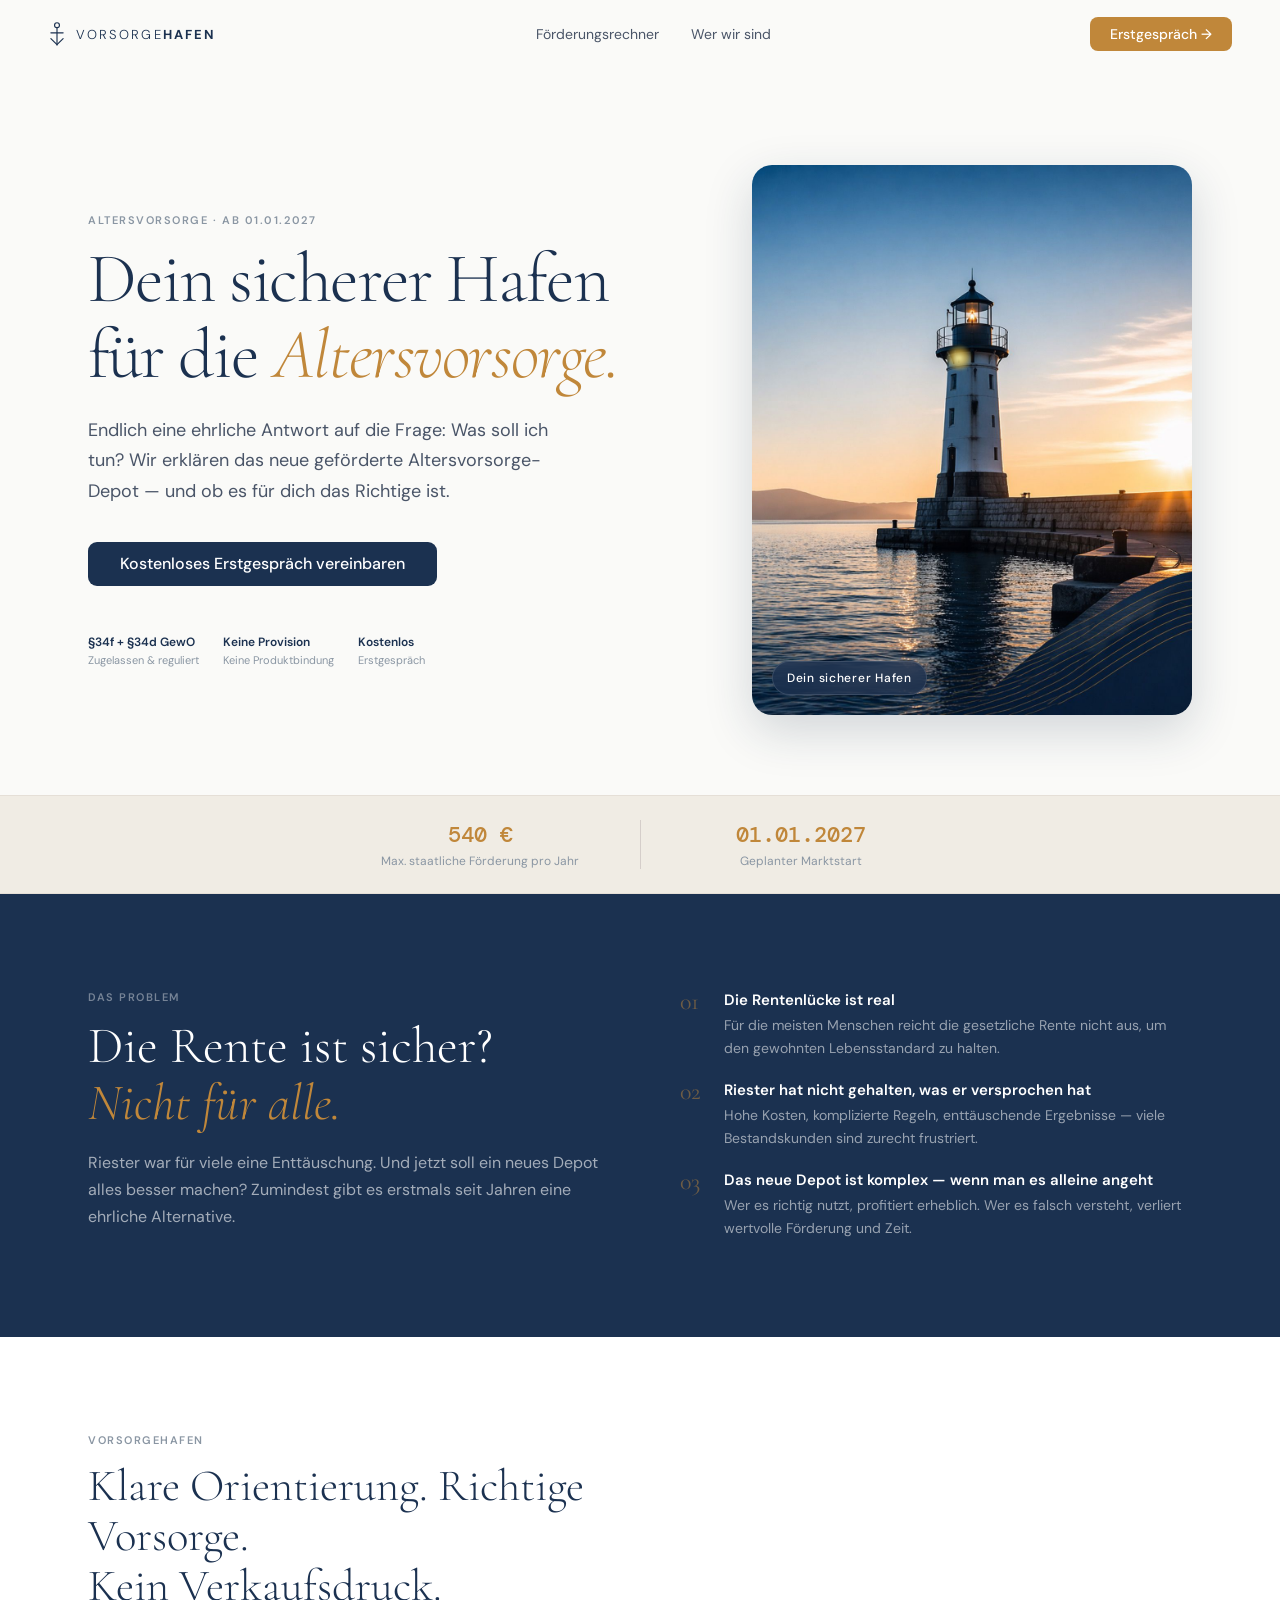
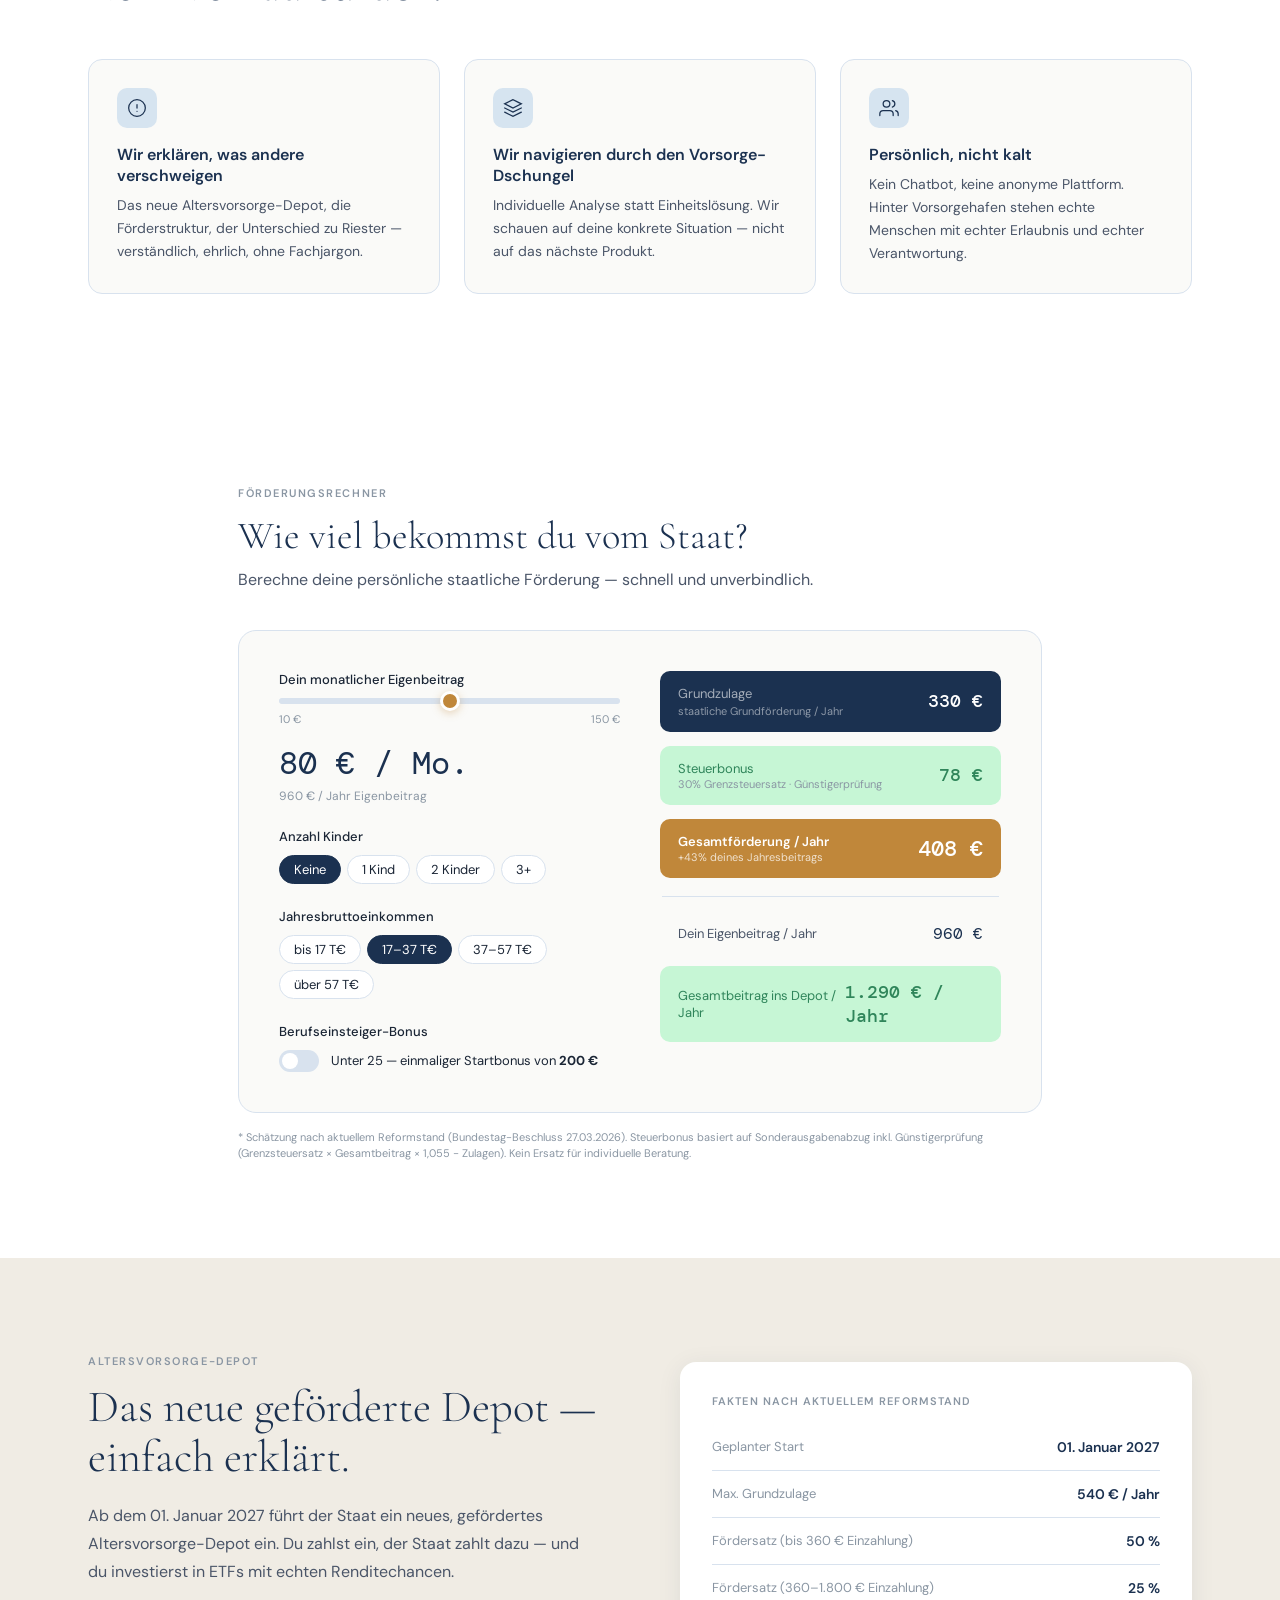
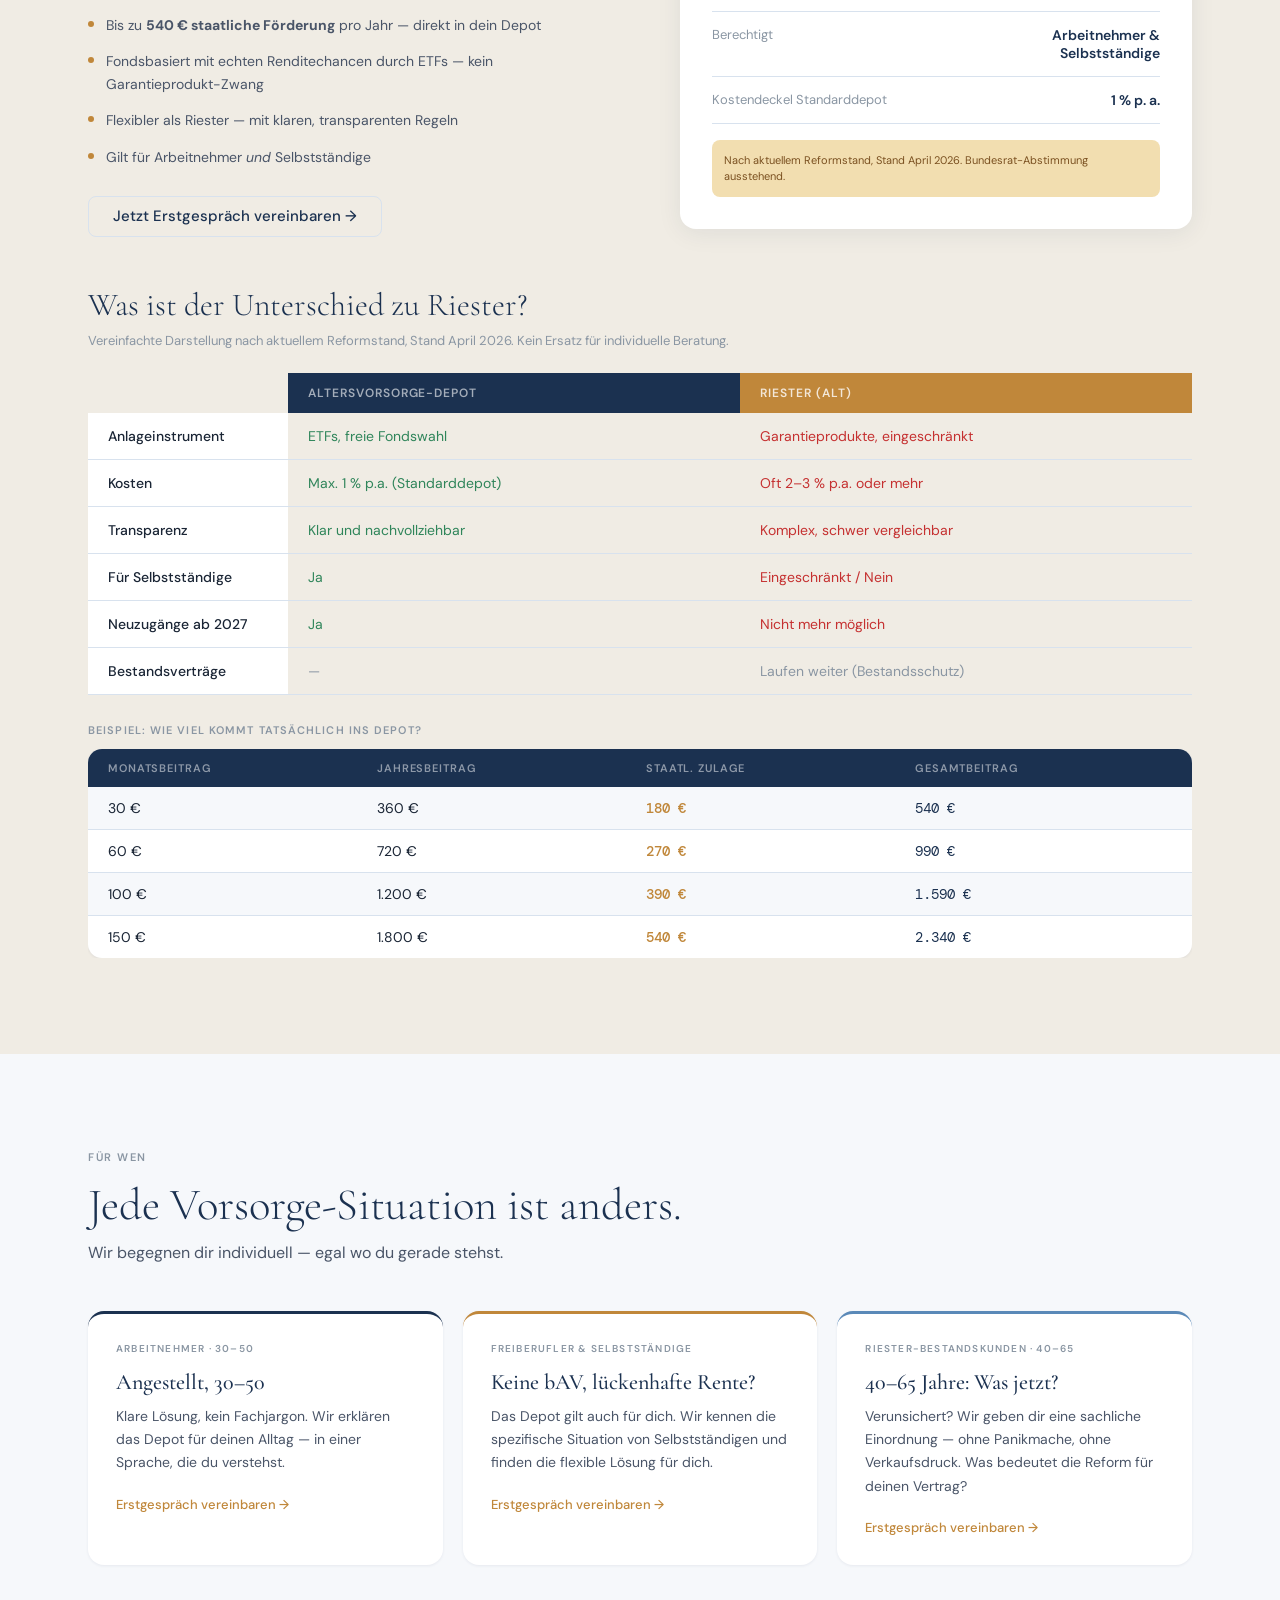
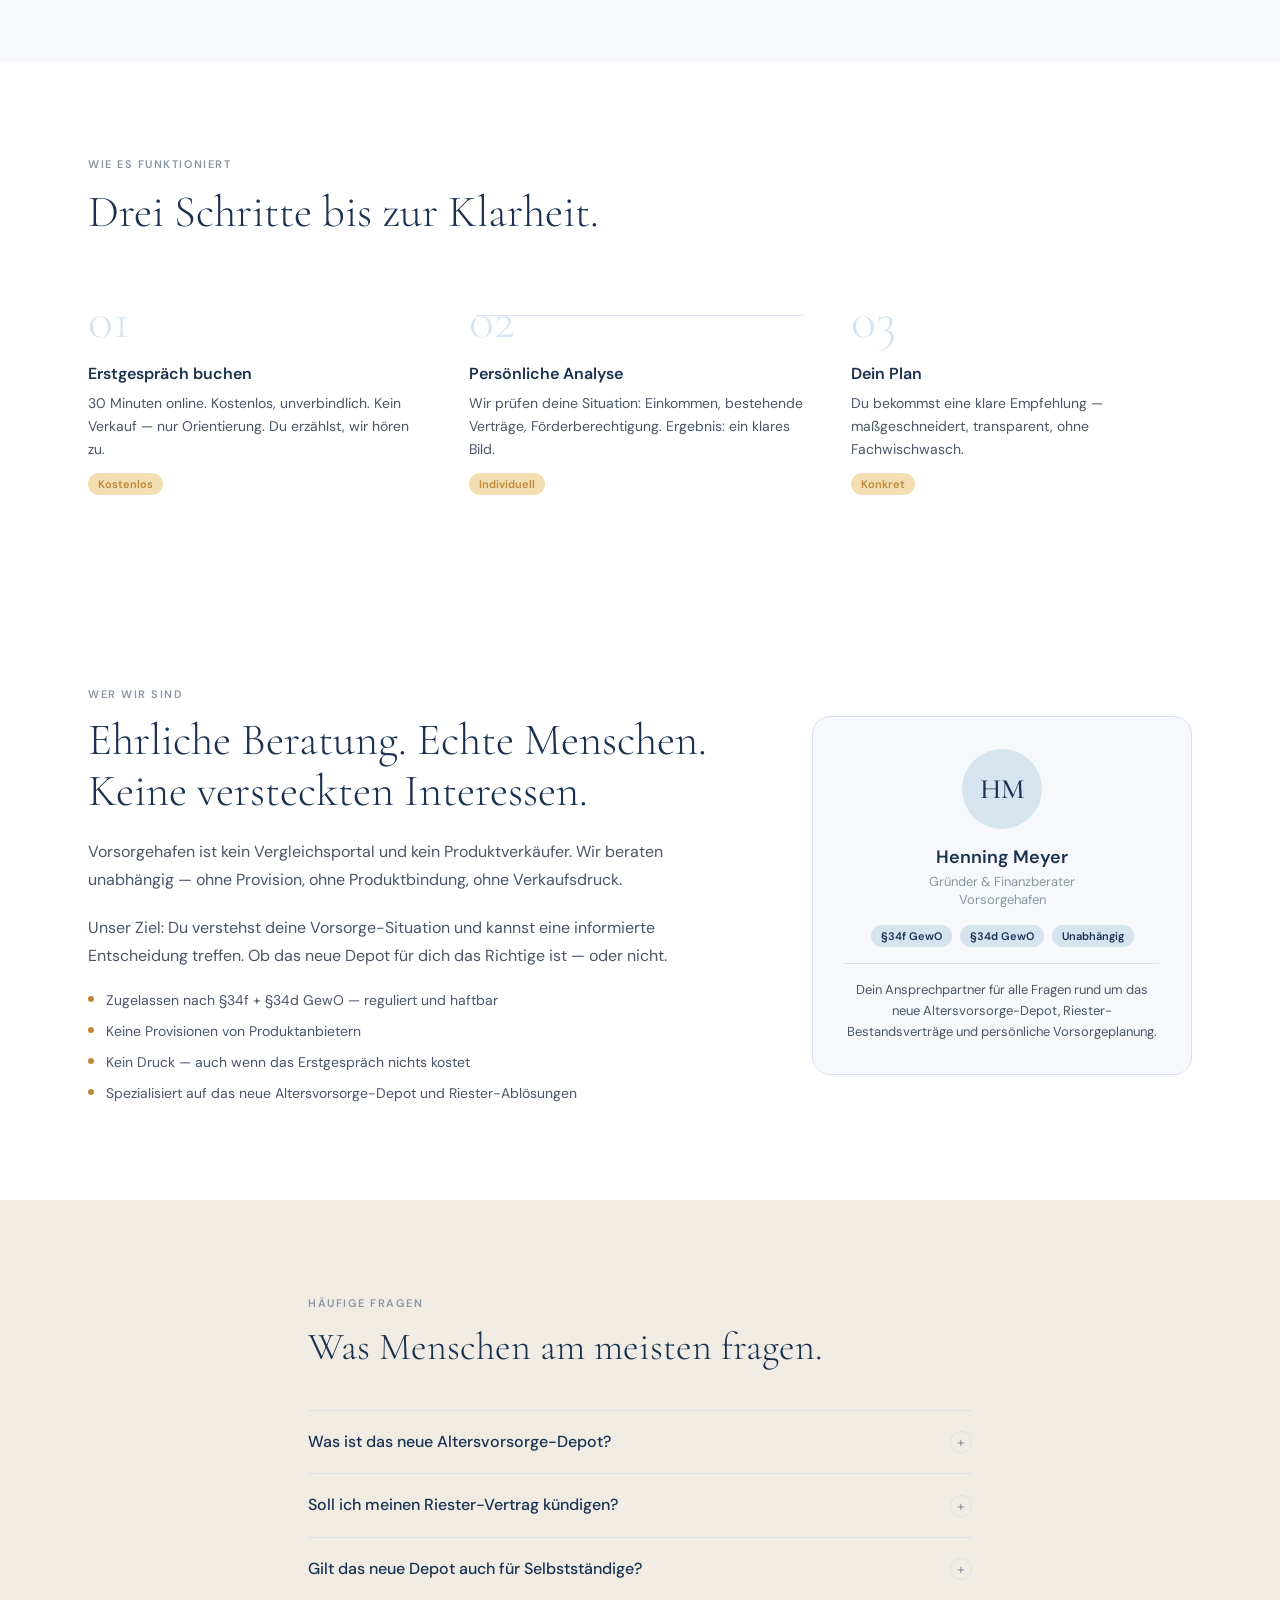
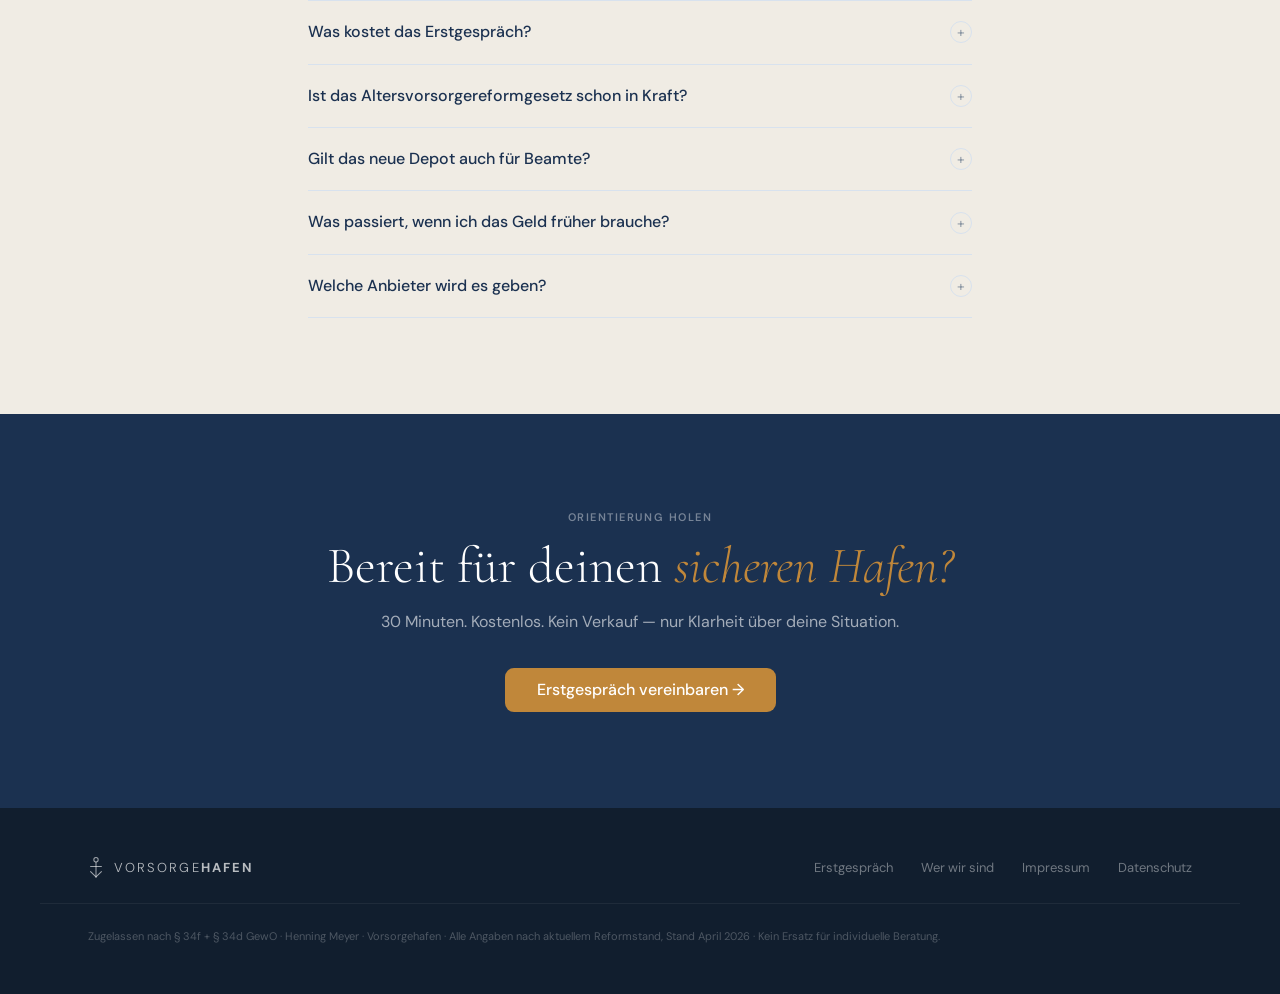
==== commit cb0301bb: "Rechner vor Depot verschoben + Impressum vervollständigt - Förderungsrechner jetzt Position 4 (war 5" ====
--- a/website/index.html
+++ b/website/index.html
@@ -3,6 +3,7 @@
 <head>
 <meta charset="UTF-8">
 <meta name="viewport" content="width=device-width, initial-scale=1.0">
+<meta name="description" content="Vorsorgehafen erklärt das neue staatliche Altersvorsorge-Depot und berechnet deine persönliche Förderung. Kostenlose Erstberatung durch zugelassene Finanzberater — §34f + §34d GewO.">
 <title>Vorsorgehafen — Dein sicherer Hafen für die Altersvorsorge</title>
 <link rel="preconnect" href="https://fonts.googleapis.com">
 <link href="https://fonts.googleapis.com/css2?family=Cormorant+Garamond:ital,wght@0,300;0,400;0,500;0,600;1,300;1,400;1,500&family=DM+Sans:wght@300;400;500;600&family=DM+Mono:wght@400;500&display=swap" rel="stylesheet">
@@ -209,7 +210,7 @@
 .rc-toggle::after { content: ''; position: absolute; width: 16px; height: 16px; border-radius: 50%; background: white; top: 3px; left: 3px; transition: transform 200ms; }
 .rc-toggle.on { background: var(--navy); }
 .rc-toggle.on::after { transform: translateX(18px); }
-.rc-toggle-label { font-size: 13px; color: var(--fg1); line-height: 1.4; }
+.rc-toggle-label { font-size: 13px; color: var(--fg1); line-height: 1.4; cursor: pointer; }
 .rc-result-detail { font-size: 11px; color: rgba(255,255,255,0.5); margin-top: 2px; }
 .rc-result-row.total { background: var(--amber); }
 .rc-bonus-badge { display: inline-flex; align-items: center; background: var(--amber); color: white; font-size: 11px; font-weight: 600; padding: 3px 10px; border-radius: 999px; margin-top: 8px; }
@@ -537,6 +538,104 @@
   </div>
 </section>
 
+<!-- ── FÖRDERUNGSRECHNER ── -->
+<section class="rechner" id="rechner">
+  <div class="rechner-inner">
+    <div class="section-label">Förderungsrechner</div>
+    <h2>Wie viel bekommst du vom Staat?</h2>
+    <p class="rechner-sub">Berechne deine persönliche staatliche Förderung — schnell und unverbindlich.</p>
+    <div class="rechner-card">
+      <div class="rc-grid">
+        <div class="rc-inputs">
+          <div class="rc-input-group">
+            <div class="rc-input-label">Dein monatlicher Eigenbeitrag</div>
+            <div class="rc-slider-wrap">
+              <input type="range" class="rc-slider" id="slider" min="10" max="150" value="80" step="5">
+              <div style="display:flex;justify-content:space-between;font-size:11px;color:var(--fg3)"><span>10 €</span><span>150 €</span></div>
+            </div>
+            <div style="margin-top:16px;">
+              <div class="rc-value-display" id="monthly-display">80 € / Mo.</div>
+              <div class="rc-value-label" id="annual-display">960 € / Jahr Eigenbeitrag</div>
+            </div>
+          </div>
+          <div class="rc-input-group">
+            <div class="rc-input-label">Anzahl Kinder</div>
+            <div class="rc-pill-group" id="kinder-group">
+              <button class="rc-pill active" data-value="0">Keine</button>
+              <button class="rc-pill" data-value="1">1 Kind</button>
+              <button class="rc-pill" data-value="2">2 Kinder</button>
+              <button class="rc-pill" data-value="3">3+</button>
+            </div>
+          </div>
+          <div class="rc-input-group">
+            <div class="rc-input-label">Jahresbruttoeinkommen</div>
+            <div class="rc-pill-group" id="einkommen-group">
+              <button class="rc-pill" data-rate="0.21">bis 17 T€</button>
+              <button class="rc-pill active" data-rate="0.30">17–37 T€</button>
+              <button class="rc-pill" data-rate="0.37">37–57 T€</button>
+              <button class="rc-pill" data-rate="0.42">über 57 T€</button>
+            </div>
+          </div>
+          <div class="rc-input-group" style="margin-bottom:0">
+            <div class="rc-input-label">Berufseinsteiger-Bonus</div>
+            <div class="rc-toggle-wrap">
+              <button class="rc-toggle" id="bonus-toggle" type="button" aria-pressed="false" aria-label="Berufseinsteiger-Bonus aktivieren"></button>
+              <span class="rc-toggle-label" id="bonus-toggle-label">Unter 25 — einmaliger Startbonus von <strong>200 €</strong></span>
+            </div>
+            <div id="bonus-badge" style="display:none;"><span class="rc-bonus-badge">+ 200 € Einmalbonus wird berücksichtigt</span></div>
+          </div>
+        </div>
+        <div class="rc-result" id="result-box">
+          <div class="rc-result-row primary">
+            <div>
+              <div class="rr-label on-dark">Grundzulage</div>
+              <div class="rc-result-detail">staatliche Grundförderung / Jahr</div>
+            </div>
+            <span class="rr-value on-dark" id="r-grundzulage">—</span>
+          </div>
+          <div class="rc-result-row secondary" id="kinderzulage-row" style="display:none;">
+            <div>
+              <div class="rr-label" style="color:var(--navy)">Kinderzulage</div>
+              <div style="font-size:11px;color:var(--fg3)" id="kinderzulage-detail">300 € × 1 Kind</div>
+            </div>
+            <span class="rr-value amber" id="r-kinderzulage">—</span>
+          </div>
+          <div class="rc-result-row secondary" id="bonus-row" style="display:none;">
+            <div>
+              <div class="rr-label" style="color:var(--navy)">Berufseinsteiger-Bonus</div>
+              <div style="font-size:11px;color:var(--fg3)">Einmalig im 1. Beitragsjahr</div>
+            </div>
+            <span class="rr-value amber">200 €</span>
+          </div>
+          <div class="rc-result-row tertiary">
+            <div>
+              <div class="rr-label" style="color:var(--success)">Steuerbonus</div>
+              <div style="font-size:11px;color:var(--fg3)" id="steuerbonus-detail">Sonderausgabenabzug</div>
+            </div>
+            <span class="rr-value green" id="r-steuerbonus">—</span>
+          </div>
+          <div class="rc-result-row total">
+            <div>
+              <div class="rr-label" style="color:white;font-weight:600">Gesamtförderung / Jahr</div>
+              <div style="font-size:11px;color:rgba(255,255,255,0.75)" id="foerderquote-label">— % deines Jahresbeitrags</div>
+            </div>
+            <span class="rr-value" style="color:white;font-size:22px" id="r-gesamt-foerderung">—</span>
+          </div>
+          <div style="height:1px;background:var(--border);margin:4px 2px;"></div>
+          <div style="display:flex;justify-content:space-between;align-items:center;padding:8px 18px;">
+            <span style="font-size:13px;color:var(--fg2)">Dein Eigenbeitrag / Jahr</span>
+            <span style="font-family:var(--mono);font-size:16px;color:var(--navy)" id="r-eigen">—</span>
+          </div>
+          <div class="rc-result-row tertiary">
+            <span class="rr-label" style="color:var(--success)">Gesamtbeitrag ins Depot / Jahr</span>
+            <span class="rr-value green" id="r-gesamt">—</span>
+          </div>
+        </div>
+      </div>
+    </div>
+    <p class="rechner-disclaimer">* Schätzung nach aktuellem Reformstand (Bundestag-Beschluss 27.03.2026). Steuerbonus basiert auf Sonderausgabenabzug inkl. Günstigerprüfung (Grenzsteuersatz × Gesamtbeitrag × 1,055 − Zulagen). Kein Ersatz für individuelle Beratung.</p>
+  </div>
+</section>
 <!-- ── DEPOT ERKLÄRT ── -->
 <section class="depot" id="depot">
   <div class="depot-inner">
@@ -551,7 +650,7 @@
         <div class="df"><div class="df-dot"></div><div class="df-text">Gilt für Arbeitnehmer <em>und</em> Selbstständige</div></div>
       </div>
       <div style="margin-top:28px;">
-        <a href="#rechner" class="btn btn-ghost">Meine Förderung berechnen →</a>
+        <a href="erstgespraech.html" class="btn btn-ghost">Jetzt Erstgespräch vereinbaren →</a>
       </div>
     </div>
     <div class="depot-box">
@@ -611,97 +710,6 @@
   </div>
 </section>
 
-<!-- ── FÖRDERUNGSRECHNER ── -->
-<section class="rechner" id="rechner">
-  <div class="rechner-inner">
-    <div class="section-label">Förderungsrechner</div>
-    <h2>Wie viel bekommst du vom Staat?</h2>
-    <p class="rechner-sub">Berechne deine persönliche staatliche Förderung — schnell und unverbindlich.</p>
-    <div class="rechner-card">
-      <div class="rc-grid">
-        <div class="rc-inputs">
-          <div class="rc-input-group">
-            <div class="rc-input-label">Dein monatlicher Eigenbeitrag</div>
-            <div class="rc-slider-wrap">
-              <input type="range" class="rc-slider" id="slider" min="10" max="150" value="80" step="5">
-              <div style="display:flex;justify-content:space-between;font-size:11px;color:var(--fg3)"><span>10 €</span><span>150 €</span></div>
-            </div>
-            <div style="margin-top:16px;">
-              <div class="rc-value-display" id="monthly-display">80 € / Mo.</div>
-              <div class="rc-value-label" id="annual-display">960 € / Jahr Eigenbeitrag</div>
-            </div>
-          </div>
-          <div class="rc-input-group">
-            <div class="rc-input-label">Anzahl Kinder</div>
-            <div class="rc-pill-group" id="kinder-group">
-              <button class="rc-pill active" data-value="0">Keine</button>
-              <button class="rc-pill" data-value="1">1 Kind</button>
-              <button class="rc-pill" data-value="2">2 Kinder</button>
-              <button class="rc-pill" data-value="3">3+</button>
-            </div>
-          </div>
-          <div class="rc-input-group">
-            <div class="rc-input-label">Jahresbruttoeinkommen</div>
-            <div class="rc-pill-group" id="einkommen-group">
-              <button class="rc-pill" data-rate="0.21">bis 17 T€</button>
-              <button class="rc-pill active" data-rate="0.30">17–37 T€</button>
-              <button class="rc-pill" data-rate="0.37">37–57 T€</button>
-              <button class="rc-pill" data-rate="0.42">über 57 T€</button>
-            </div>
-          </div>
-          <div class="rc-input-group" style="margin-bottom:0">
-            <div class="rc-input-label">Berufseinsteiger-Bonus</div>
-            <div class="rc-toggle-wrap">
-              <button class="rc-toggle" id="bonus-toggle" aria-pressed="false"></button>
-              <span class="rc-toggle-label">Unter 25 — einmaliger Startbonus von <strong>200 €</strong></span>
-            </div>
-            <div id="bonus-badge" style="display:none;"><span class="rc-bonus-badge">+ 200 € Einmalbonus wird berücksichtigt</span></div>
-          </div>
-        </div>
-        <div class="rc-result" id="result-box">
-          <div class="rc-result-row primary">
-            <div>
-              <div class="rr-label on-dark">Grundzulage</div>
-              <div class="rc-result-detail">staatliche Grundförderung / Jahr</div>
-            </div>
-            <span class="rr-value on-dark" id="r-grundzulage">—</span>
-          </div>
-          <div class="rc-result-row secondary" id="kinderzulage-row" style="display:none;">
-            <div>
-              <div class="rr-label" style="color:var(--navy)">Kinderzulage</div>
-              <div style="font-size:11px;color:var(--fg3)" id="kinderzulage-detail">300 € × 1 Kind</div>
-            </div>
-            <span class="rr-value amber" id="r-kinderzulage">—</span>
-          </div>
-          <div class="rc-result-row tertiary">
-            <div>
-              <div class="rr-label" style="color:var(--success)">Steuerbonus</div>
-              <div style="font-size:11px;color:var(--fg3)" id="steuerbonus-detail">Sonderausgabenabzug</div>
-            </div>
-            <span class="rr-value green" id="r-steuerbonus">—</span>
-          </div>
-          <div class="rc-result-row total">
-            <div>
-              <div class="rr-label" style="color:white;font-weight:600">Gesamtförderung / Jahr</div>
-              <div style="font-size:11px;color:rgba(255,255,255,0.75)" id="foerderquote-label">— % deines Jahresbeitrags</div>
-            </div>
-            <span class="rr-value" style="color:white;font-size:22px" id="r-gesamt-foerderung">—</span>
-          </div>
-          <div style="height:1px;background:var(--border);margin:4px 2px;"></div>
-          <div style="display:flex;justify-content:space-between;align-items:center;padding:8px 18px;">
-            <span style="font-size:13px;color:var(--fg2)">Dein Eigenbeitrag / Jahr</span>
-            <span style="font-family:var(--mono);font-size:16px;color:var(--navy)" id="r-eigen">—</span>
-          </div>
-          <div class="rc-result-row tertiary">
-            <span class="rr-label" style="color:var(--success)">Gesamtbeitrag ins Depot / Jahr</span>
-            <span class="rr-value green" id="r-gesamt">—</span>
-          </div>
-        </div>
-      </div>
-    </div>
-    <p class="rechner-disclaimer">* Schätzung nach aktuellem Reformstand (Bundestag-Beschluss 27.03.2026). Steuerbonus basiert auf Sonderausgabenabzug inkl. Günstigerprüfung (Grenzsteuersatz × Gesamtbeitrag × 1,055 − Zulagen). Kein Ersatz für individuelle Beratung.</p>
-  </div>
-</section>
 
 <!-- ── FÜR WEN ── -->
 <section class="fuer-wen">
@@ -959,11 +967,15 @@
     updateRechner();
   });
 
-  document.getElementById('bonus-toggle').addEventListener('click', function() {
-    const isOn = this.classList.toggle('on');
-    this.setAttribute('aria-pressed', isOn);
+  const bonusBtn = document.getElementById('bonus-toggle');
+  function handleBonusToggle() {
+    const isOn = bonusBtn.classList.toggle('on');
+    bonusBtn.setAttribute('aria-pressed', isOn);
     document.getElementById('bonus-badge').style.display = isOn ? 'block' : 'none';
-  });
+    document.getElementById('bonus-row').style.display = isOn ? 'flex' : 'none';
+  }
+  bonusBtn.addEventListener('click', handleBonusToggle);
+  document.getElementById('bonus-toggle-label').addEventListener('click', handleBonusToggle);
 
   updateRechner();
 })();
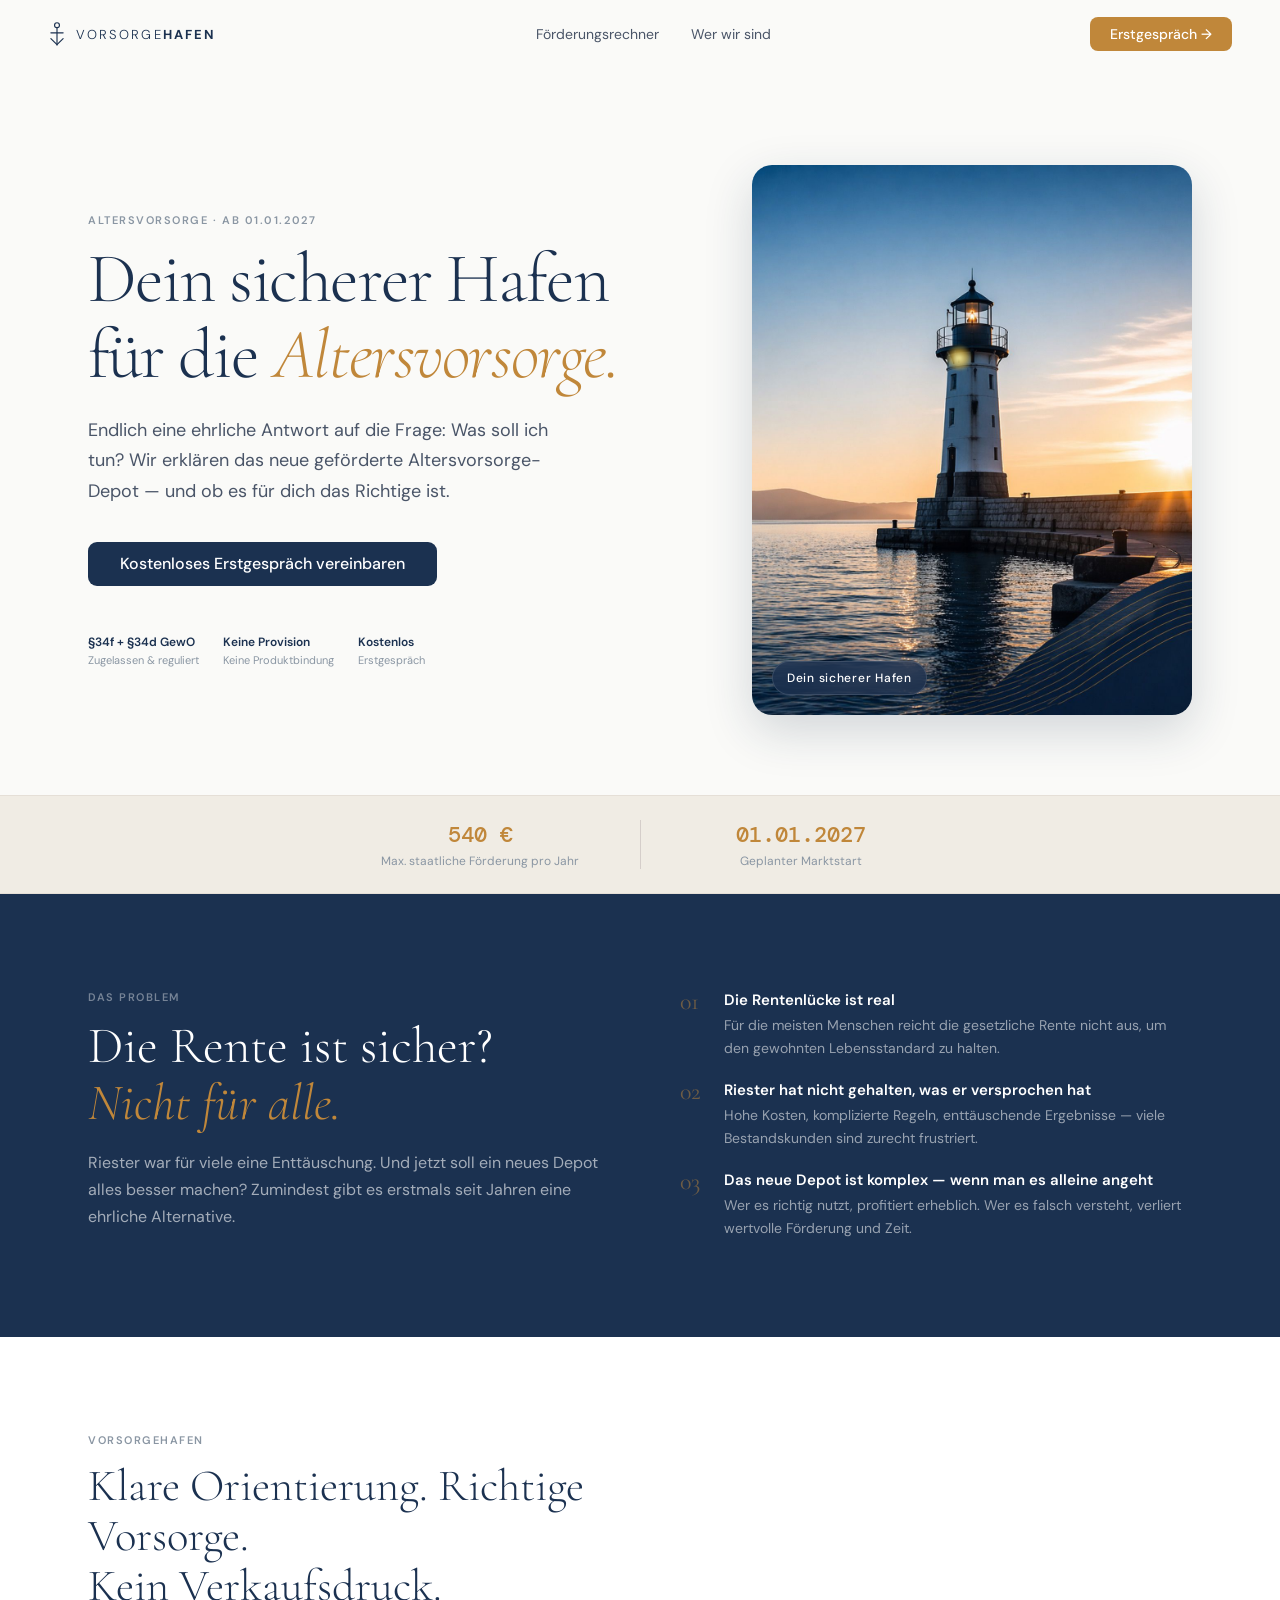
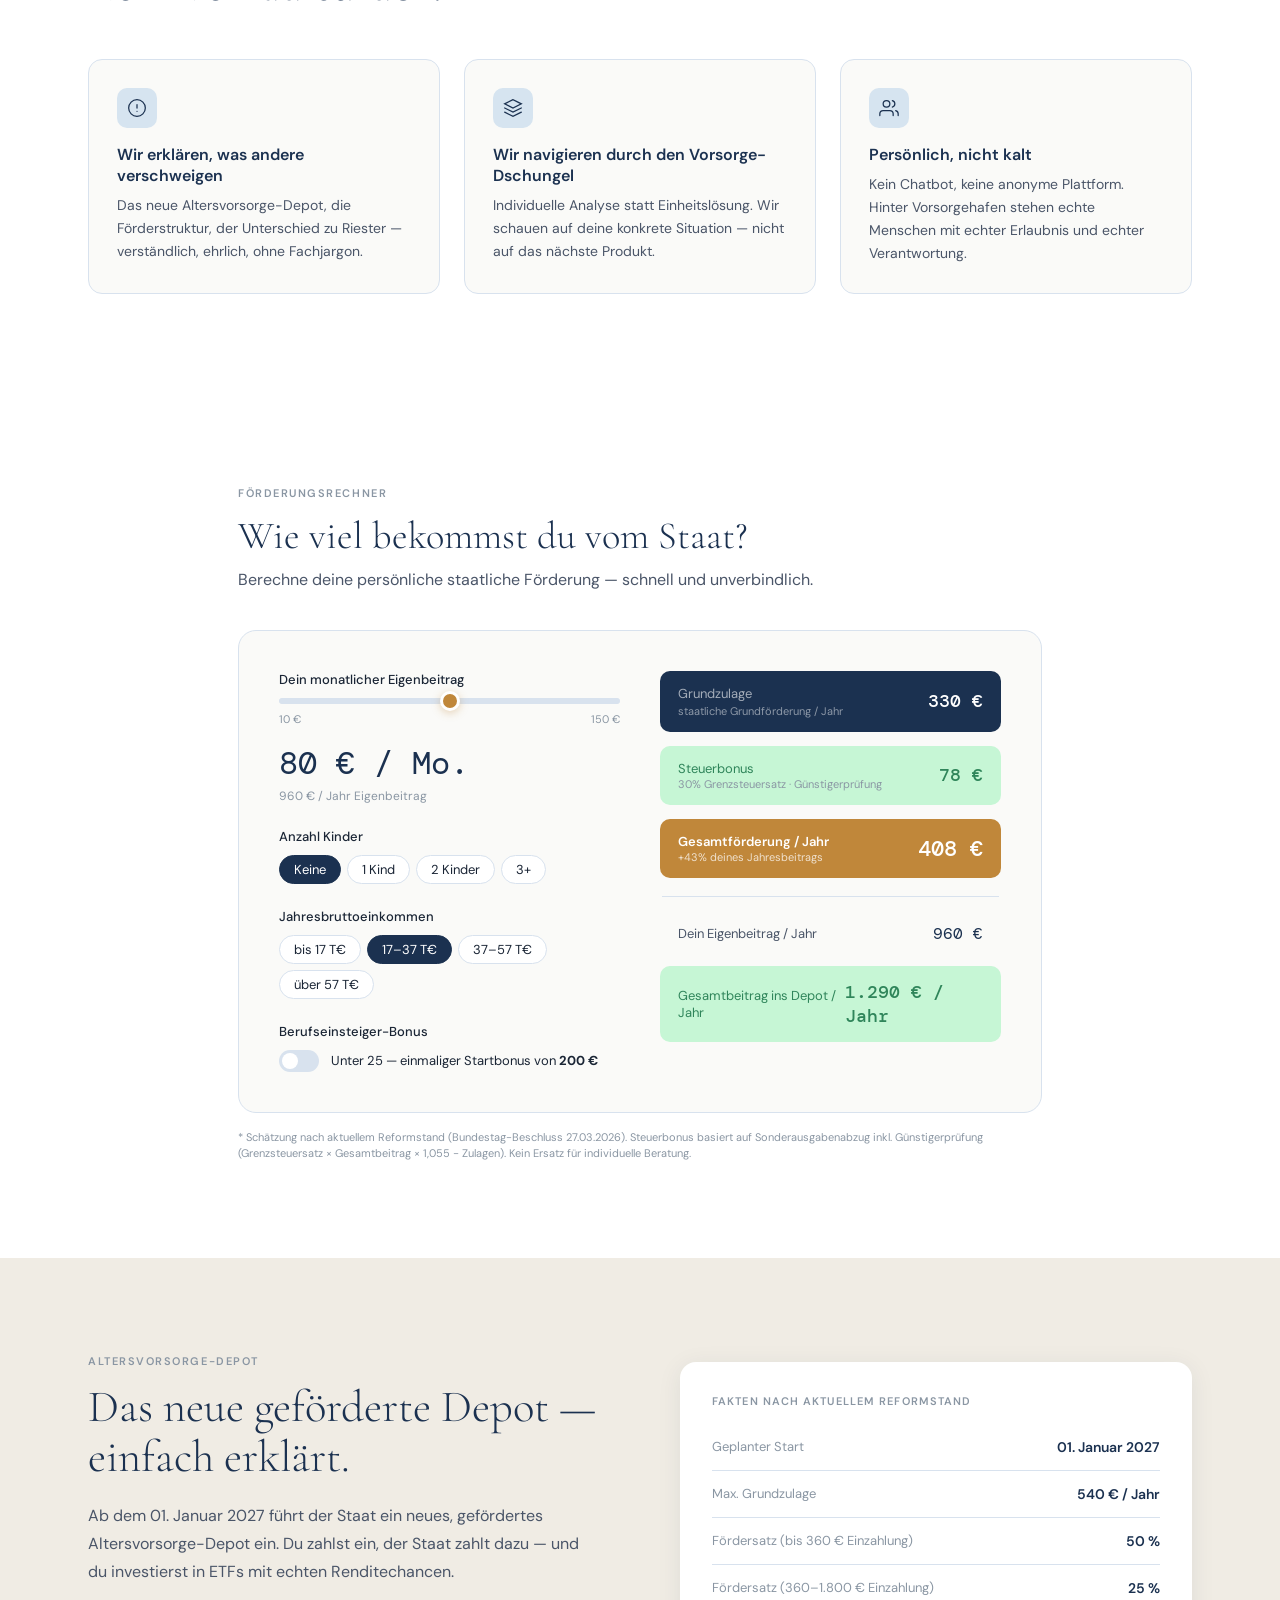
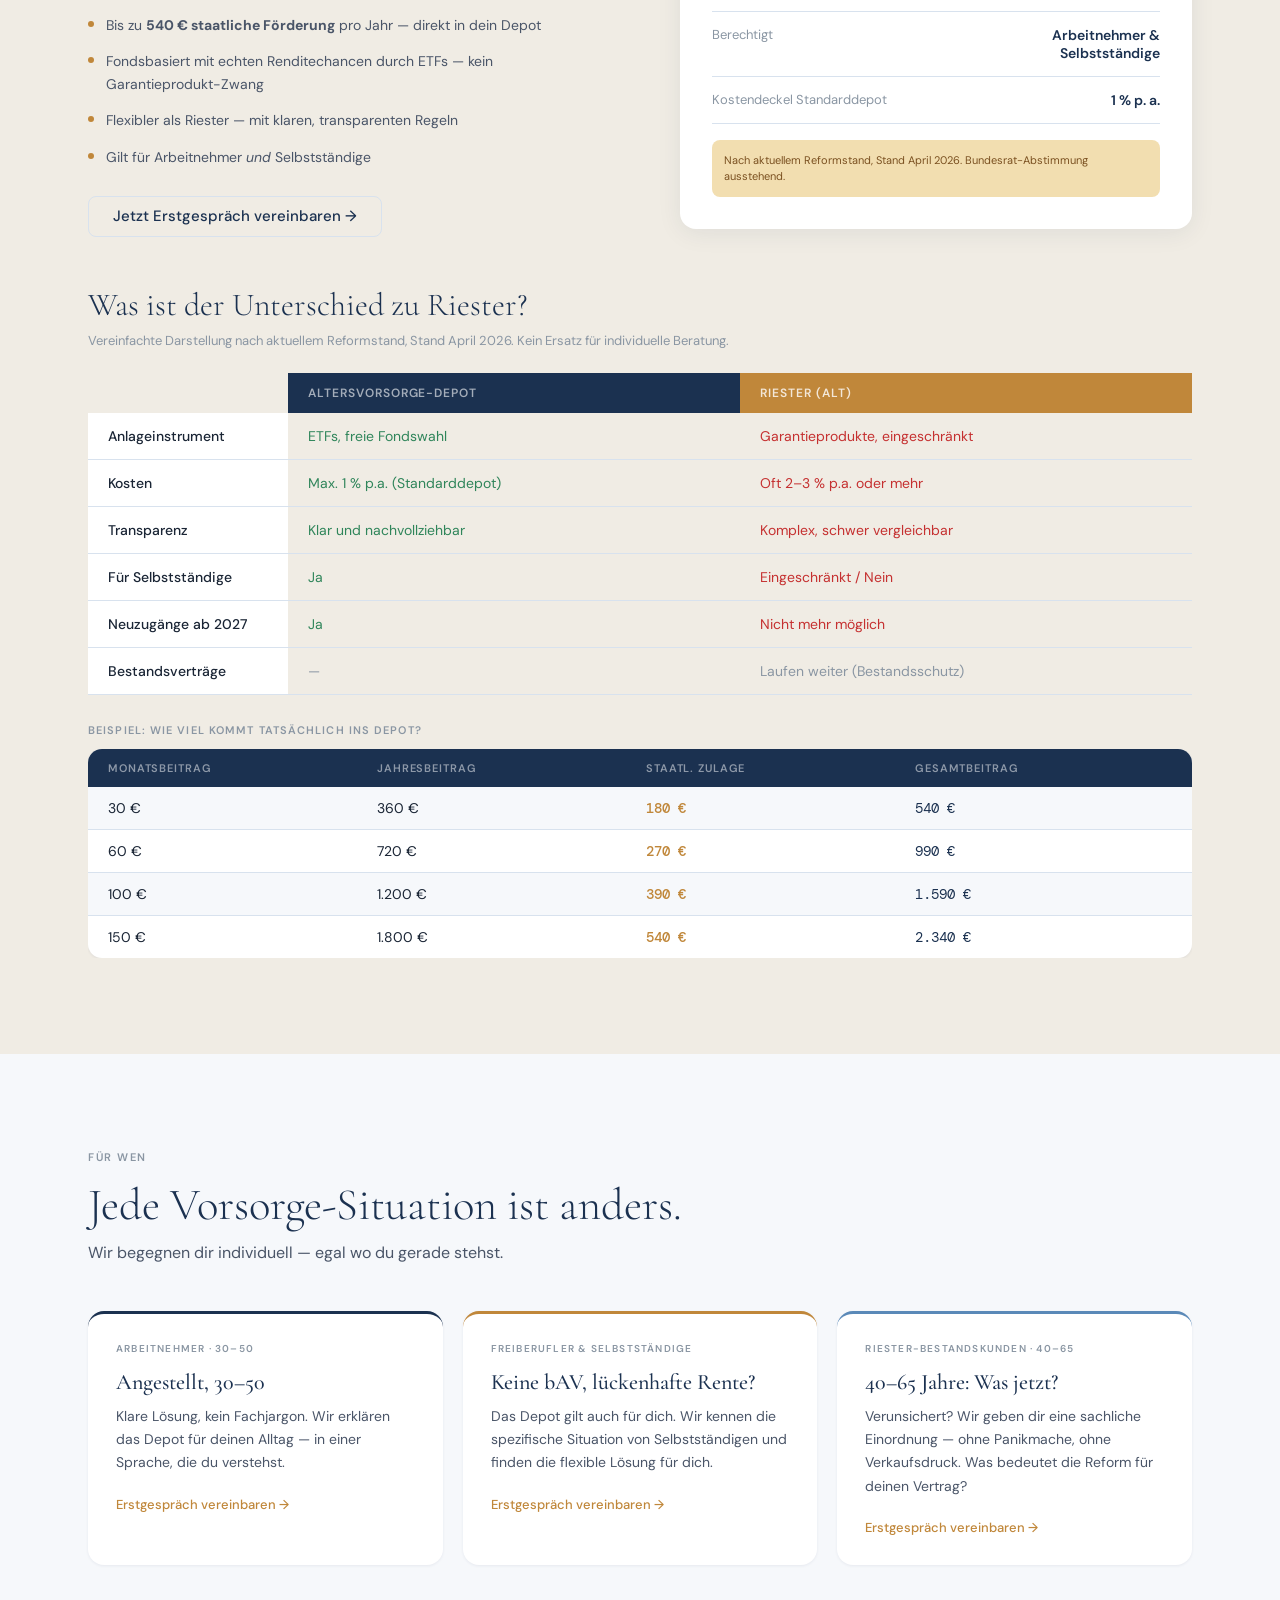
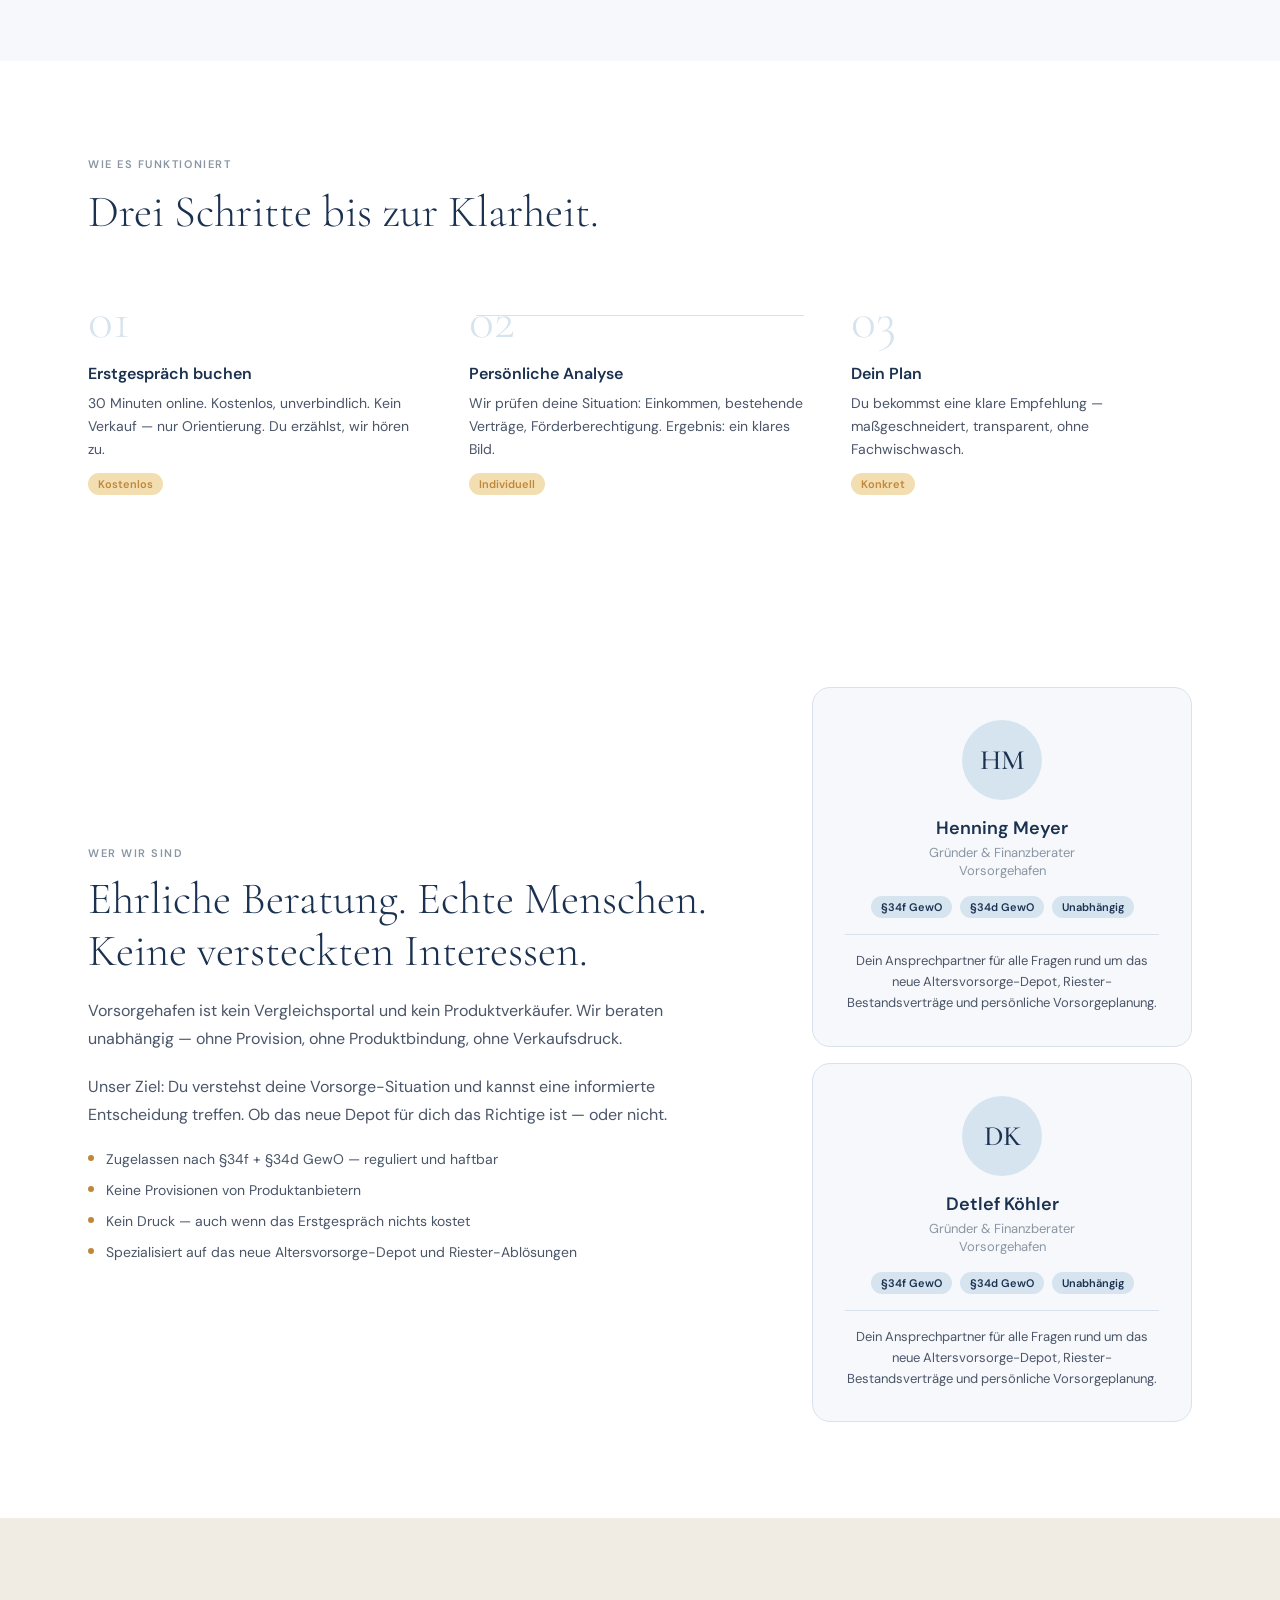
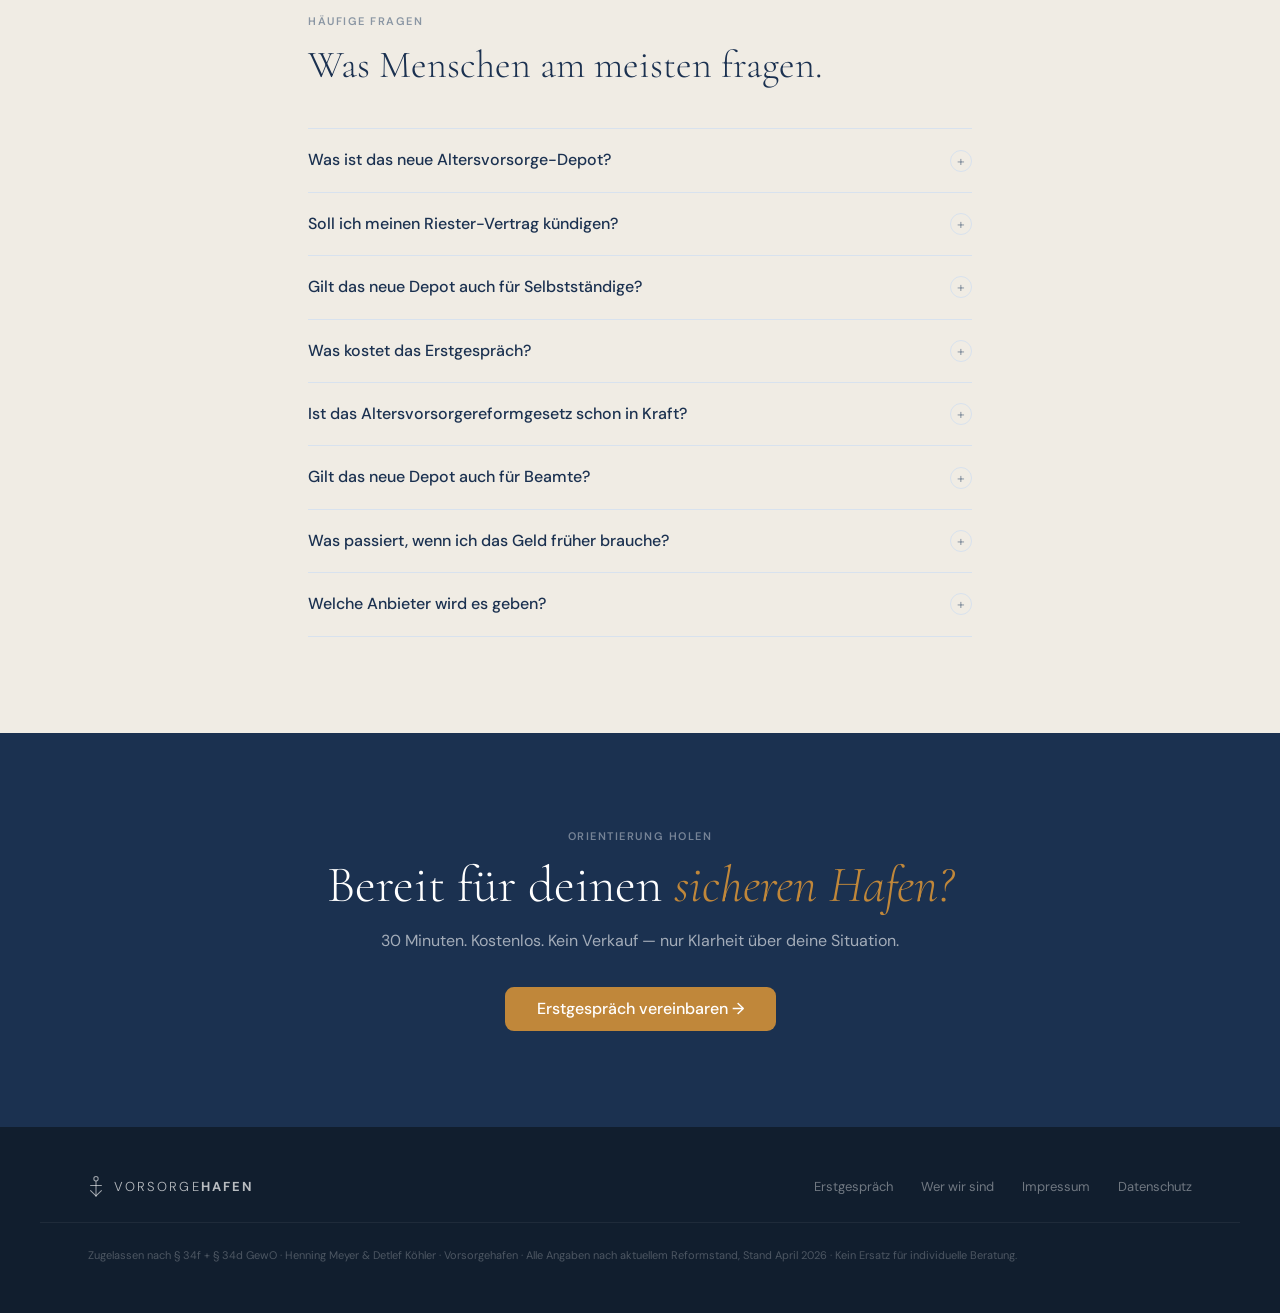
==== commit 91038aba: "Zweiten Berater Detlef Köhler in der Über-uns-Sektion und im Footer ergänzt Co-Authored-By: Claude S" ====
--- a/website/index.html
+++ b/website/index.html
@@ -299,6 +299,7 @@
 .ueber-cred-list { display: flex; flex-direction: column; gap: 10px; margin-top: 4px; }
 .ueber-cred-item { display: flex; align-items: flex-start; gap: 12px; font-size: 14px; line-height: 1.5; color: var(--fg2); }
 .ueber-cred-dot { width: 6px; height: 6px; border-radius: 50%; background: var(--amber); flex-shrink: 0; margin-top: 6px; }
+.berater-profile-cards { display: flex; flex-direction: column; gap: 16px; }
 .berater-profile-card { background: var(--nebel); border-radius: 18px; padding: 32px; text-align: center; border: 1px solid var(--border); }
 .berater-avatar-xl { width: 80px; height: 80px; border-radius: 50%; background: var(--watt); display: flex; align-items: center; justify-content: center; font-family: var(--serif); font-size: 28px; font-weight: 500; color: var(--navy); margin: 0 auto 16px; }
 .berater-profile-name { font-size: 18px; font-weight: 600; color: var(--navy); margin-bottom: 4px; }
@@ -783,16 +784,29 @@
         <div class="ueber-cred-item"><div class="ueber-cred-dot"></div><span>Spezialisiert auf das neue Altersvorsorge-Depot und Riester-Ablösungen</span></div>
       </div>
     </div>
-    <div class="berater-profile-card">
-      <div class="berater-avatar-xl">HM</div>
-      <div class="berater-profile-name">Henning Meyer</div>
-      <div class="berater-profile-role">Gründer & Finanzberater<br>Vorsorgehafen</div>
-      <div class="berater-profile-tags">
-        <span class="berater-profile-tag">§34f GewO</span>
-        <span class="berater-profile-tag">§34d GewO</span>
-        <span class="berater-profile-tag">Unabhängig</span>
-      </div>
-      <div class="berater-profile-note">Dein Ansprechpartner für alle Fragen rund um das neue Altersvorsorge-Depot, Riester-Bestandsverträge und persönliche Vorsorgeplanung.</div>
+    <div class="berater-profile-cards">
+      <div class="berater-profile-card">
+        <div class="berater-avatar-xl">HM</div>
+        <div class="berater-profile-name">Henning Meyer</div>
+        <div class="berater-profile-role">Gründer & Finanzberater<br>Vorsorgehafen</div>
+        <div class="berater-profile-tags">
+          <span class="berater-profile-tag">§34f GewO</span>
+          <span class="berater-profile-tag">§34d GewO</span>
+          <span class="berater-profile-tag">Unabhängig</span>
+        </div>
+        <div class="berater-profile-note">Dein Ansprechpartner für alle Fragen rund um das neue Altersvorsorge-Depot, Riester-Bestandsverträge und persönliche Vorsorgeplanung.</div>
+      </div>
+      <div class="berater-profile-card">
+        <div class="berater-avatar-xl">DK</div>
+        <div class="berater-profile-name">Detlef Köhler</div>
+        <div class="berater-profile-role">Gründer & Finanzberater<br>Vorsorgehafen</div>
+        <div class="berater-profile-tags">
+          <span class="berater-profile-tag">§34f GewO</span>
+          <span class="berater-profile-tag">§34d GewO</span>
+          <span class="berater-profile-tag">Unabhängig</span>
+        </div>
+        <div class="berater-profile-note">Dein Ansprechpartner für alle Fragen rund um das neue Altersvorsorge-Depot, Riester-Bestandsverträge und persönliche Vorsorgeplanung.</div>
+      </div>
     </div>
   </div>
 </section>
@@ -869,7 +883,7 @@
       <a href="datenschutz.html">Datenschutz</a>
     </div>
   </div>
-  <div class="footer-legal">Zugelassen nach § 34f + § 34d GewO · Henning Meyer · Vorsorgehafen · Alle Angaben nach aktuellem Reformstand, Stand April 2026 · Kein Ersatz für individuelle Beratung.</div>
+  <div class="footer-legal">Zugelassen nach § 34f + § 34d GewO · Henning Meyer & Detlef Köhler · Vorsorgehafen · Alle Angaben nach aktuellem Reformstand, Stand April 2026 · Kein Ersatz für individuelle Beratung.</div>
 </footer>
 
 <script>
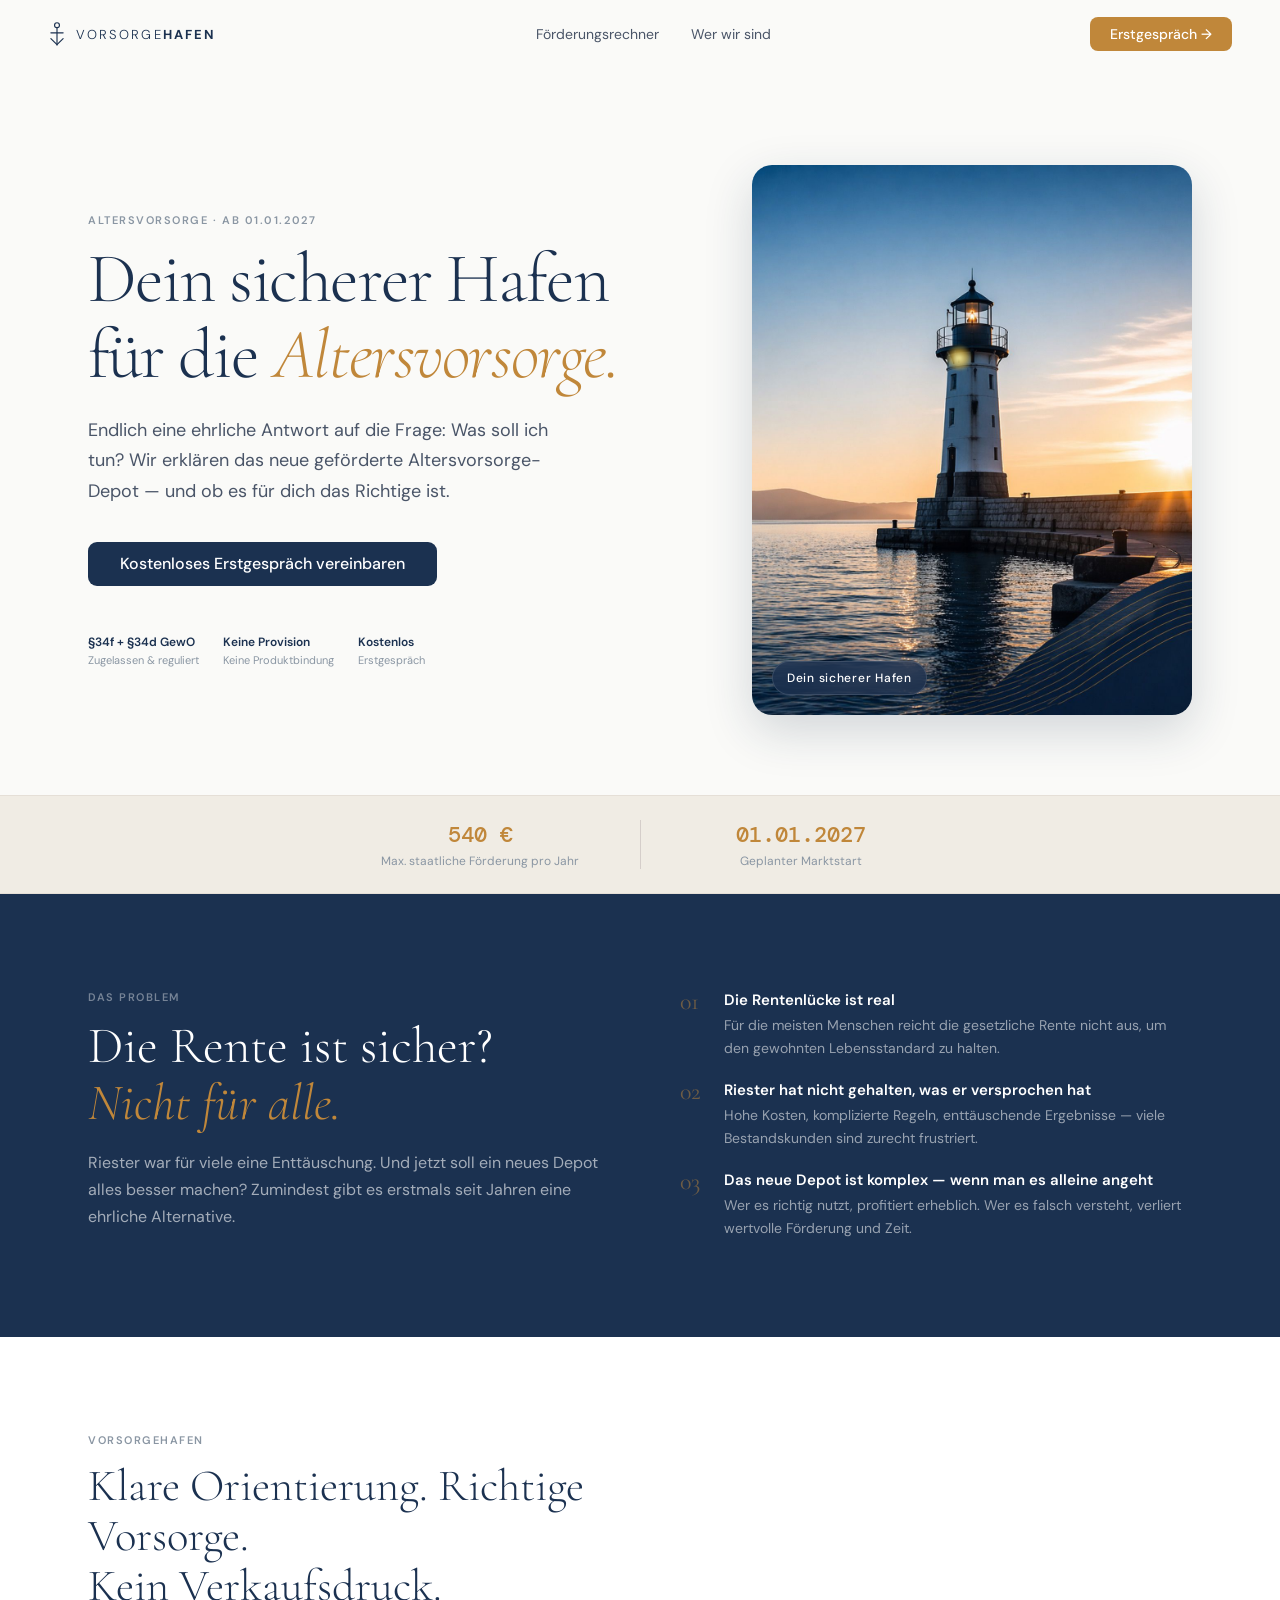
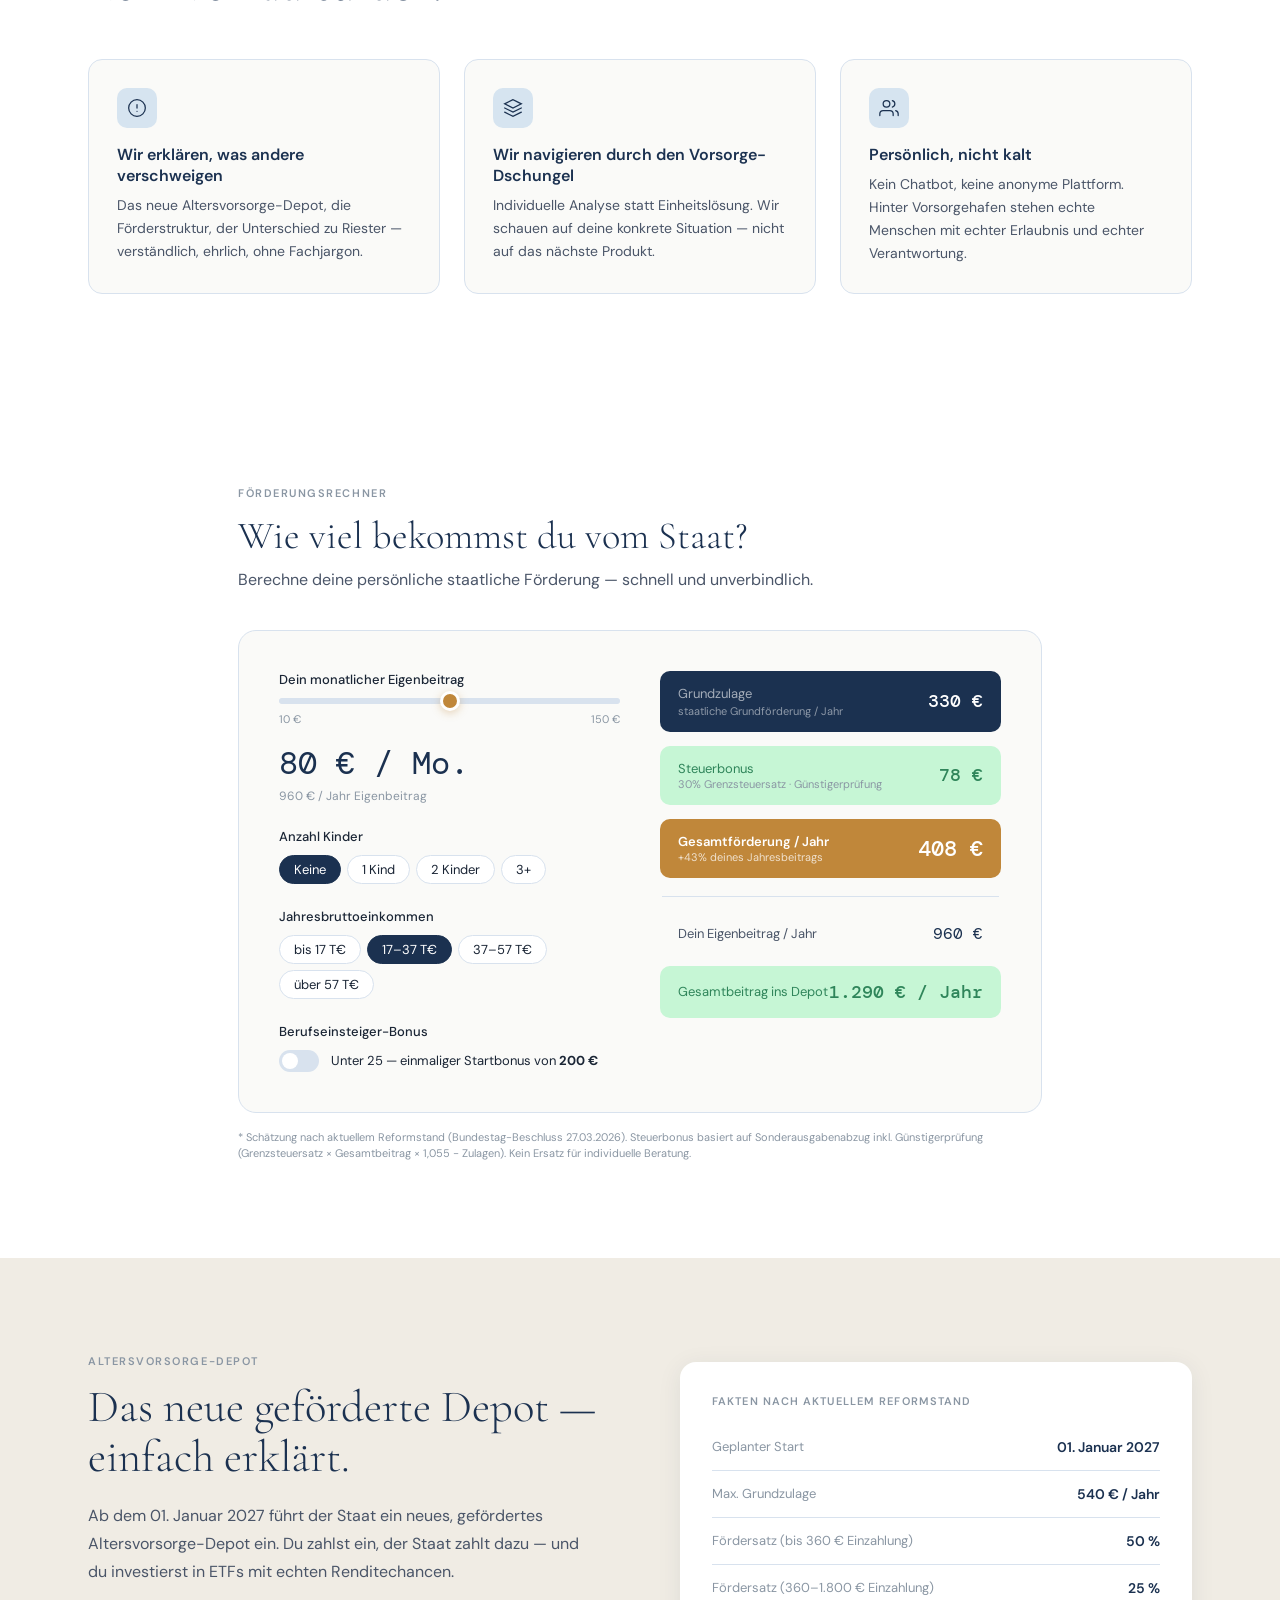
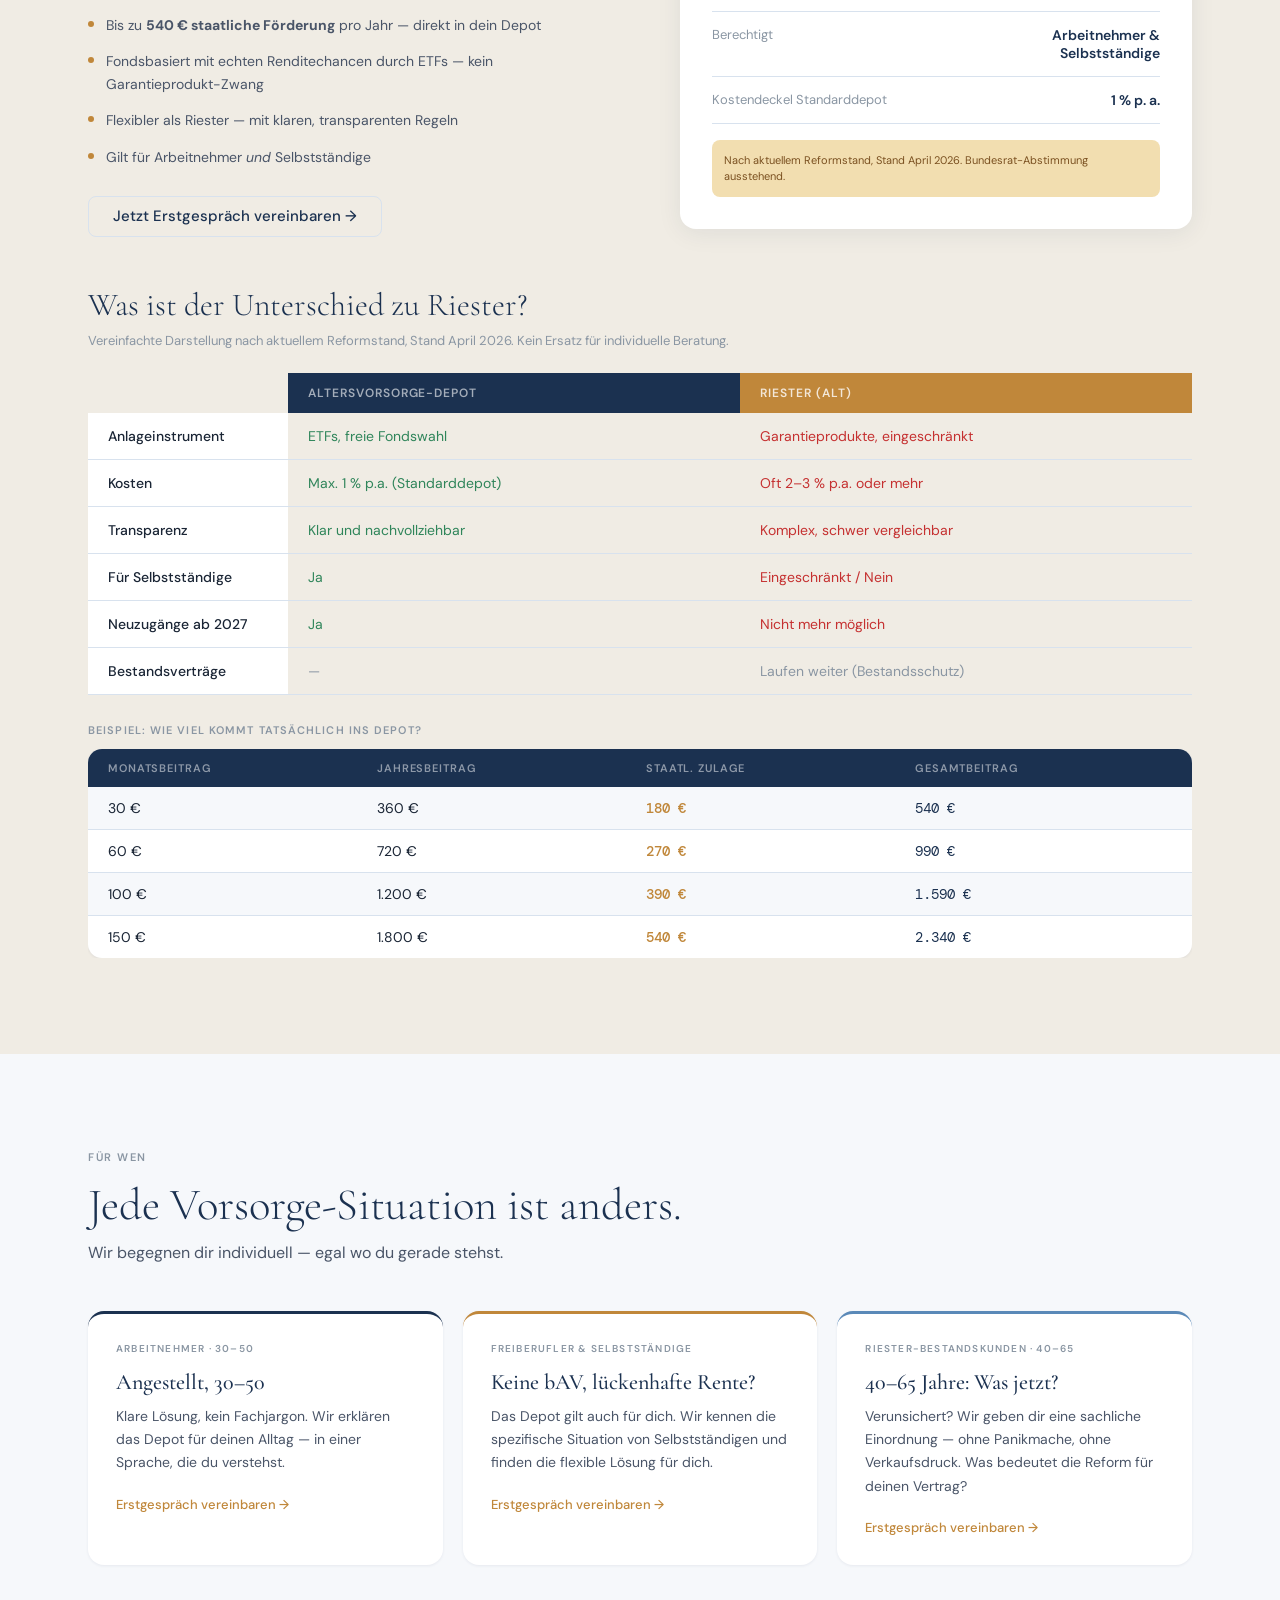
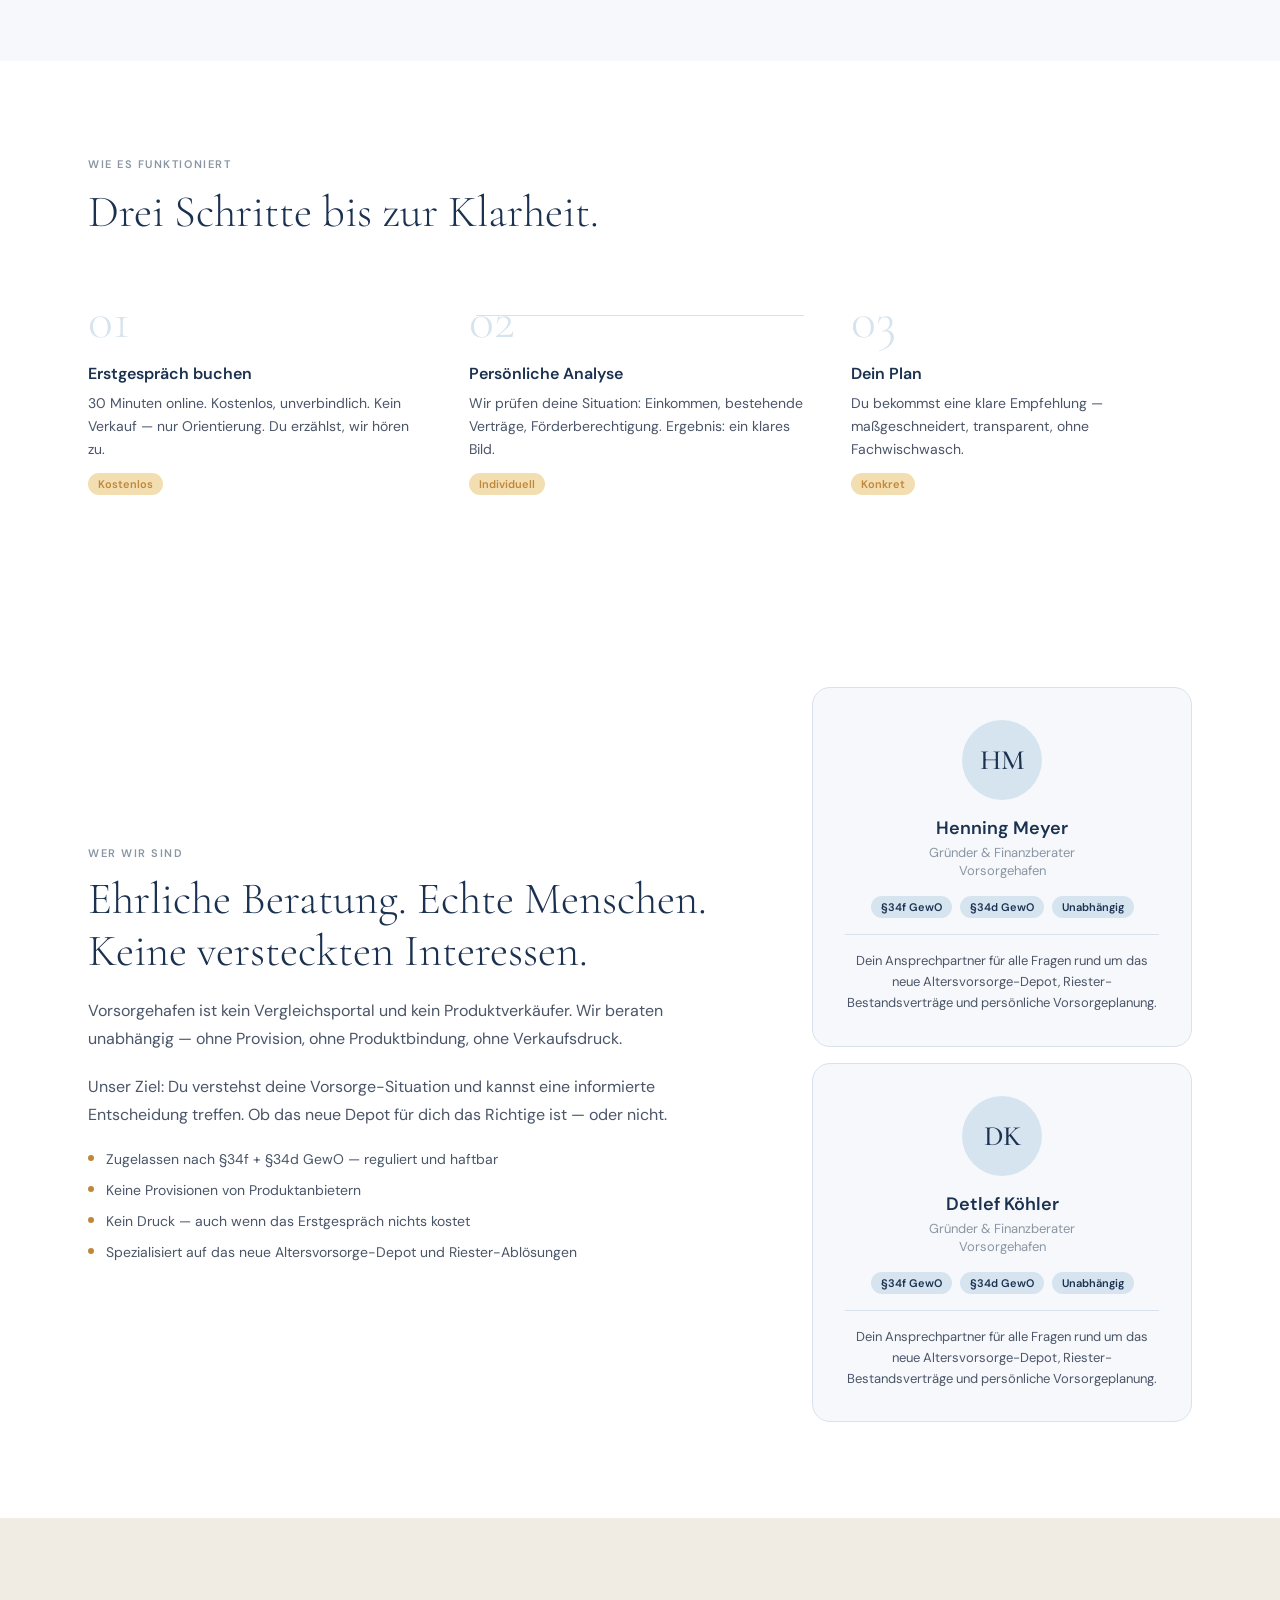
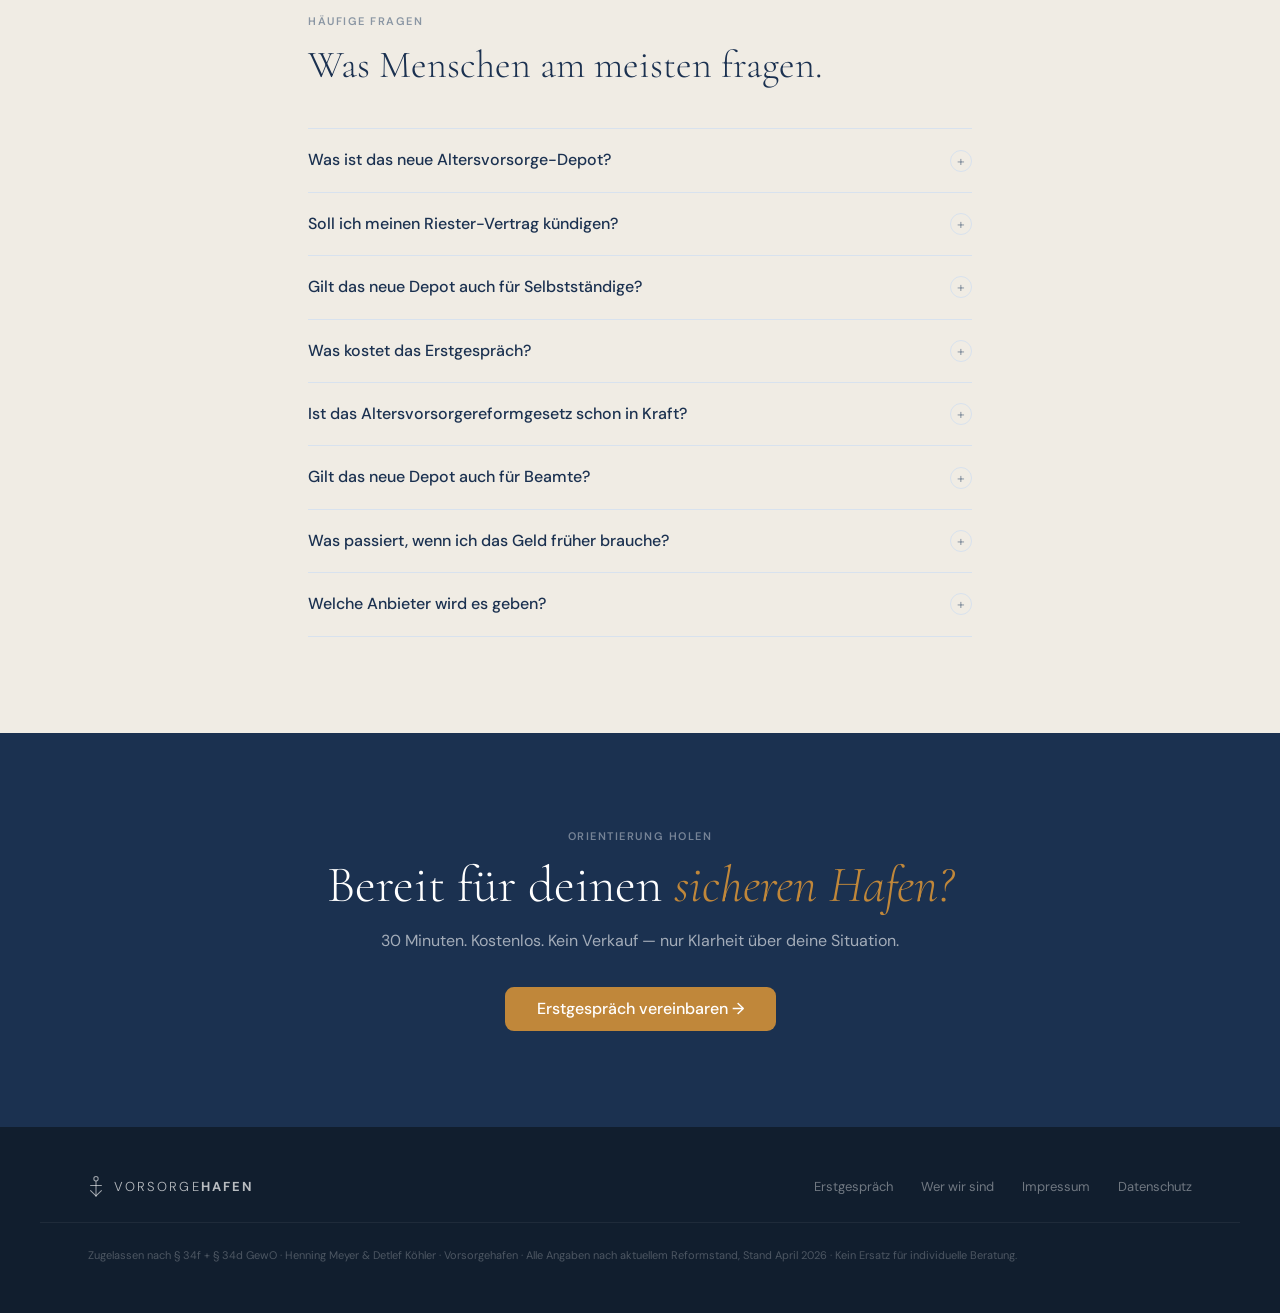
==== commit f2605e5f: "Gesamtbeitrag-Label kürzen um Umbruch und doppeltes „/ Jahr" zu vermeiden Co-Authored-By: Claude Son" ====
--- a/website/index.html
+++ b/website/index.html
@@ -628,7 +628,7 @@
             <span style="font-family:var(--mono);font-size:16px;color:var(--navy)" id="r-eigen">—</span>
           </div>
           <div class="rc-result-row tertiary">
-            <span class="rr-label" style="color:var(--success)">Gesamtbeitrag ins Depot / Jahr</span>
+            <span class="rr-label" style="color:var(--success)">Gesamtbeitrag ins Depot</span>
             <span class="rr-value green" id="r-gesamt">—</span>
           </div>
         </div>
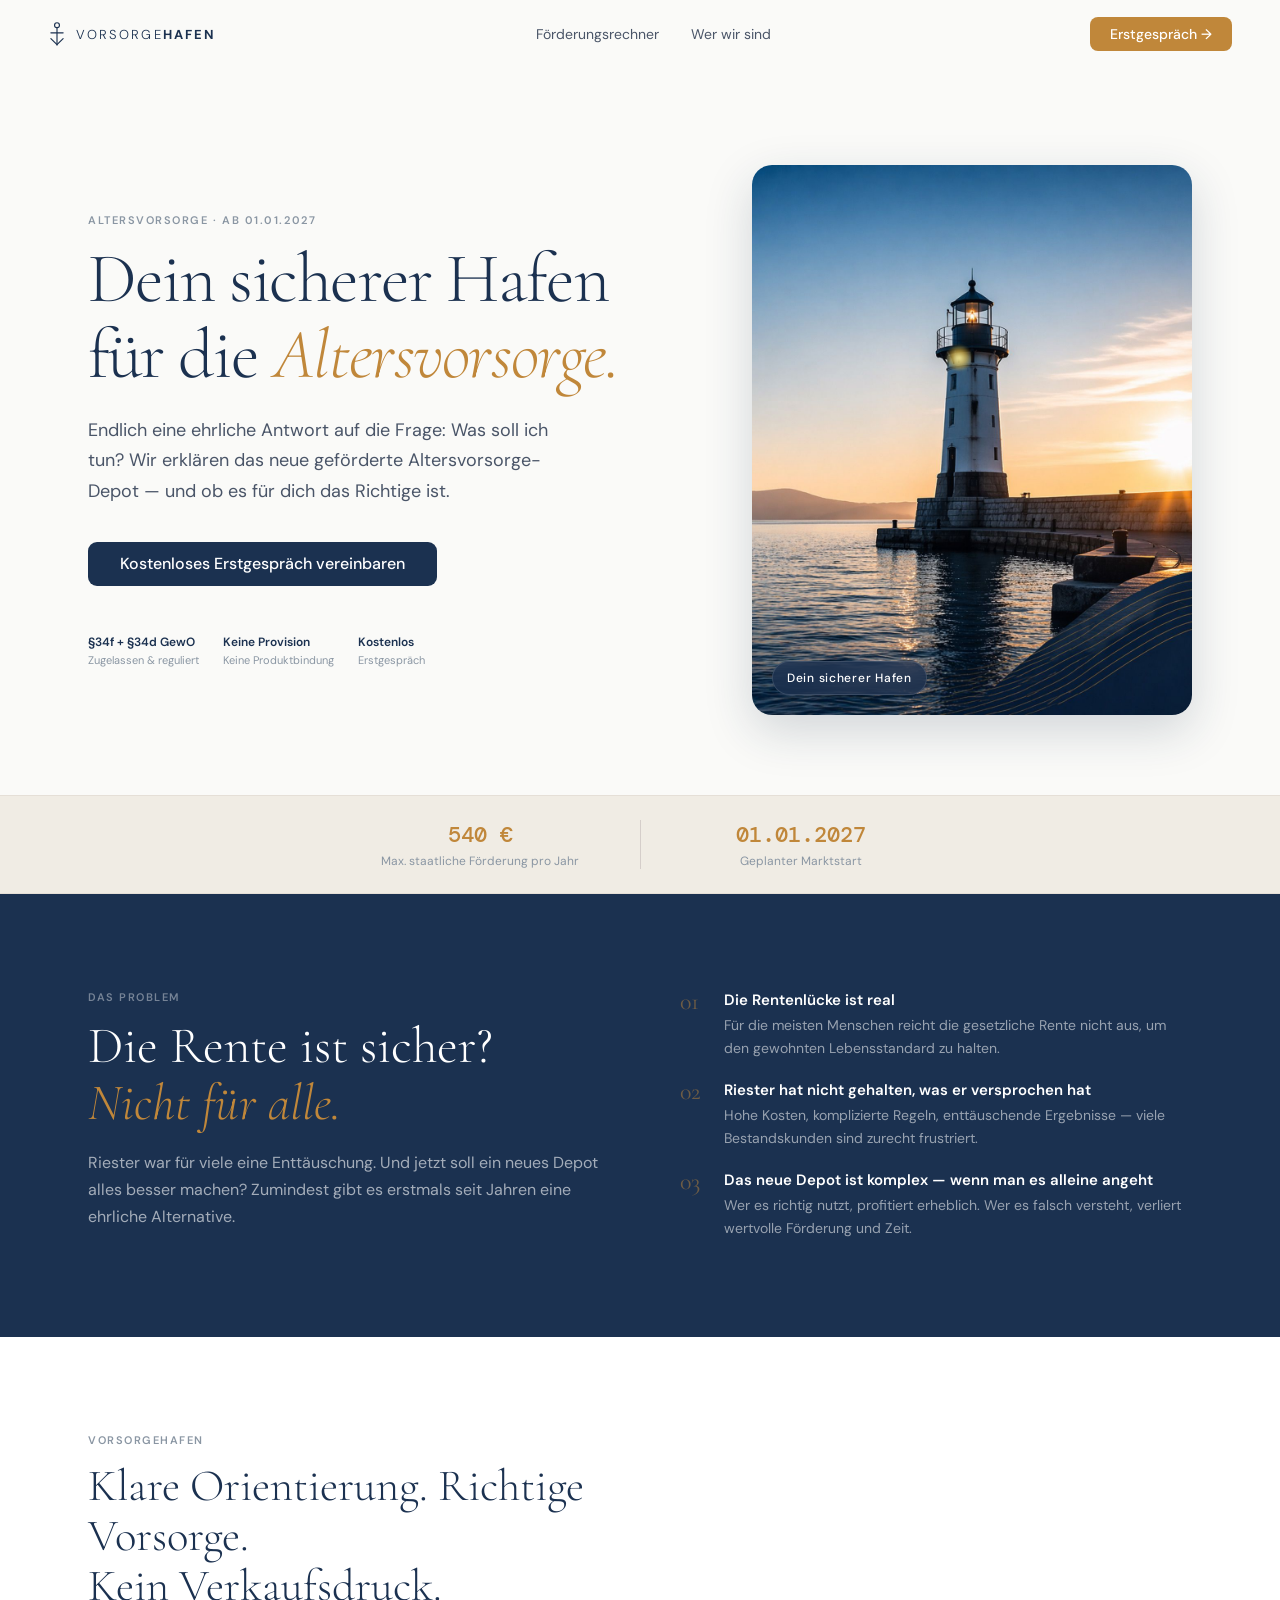
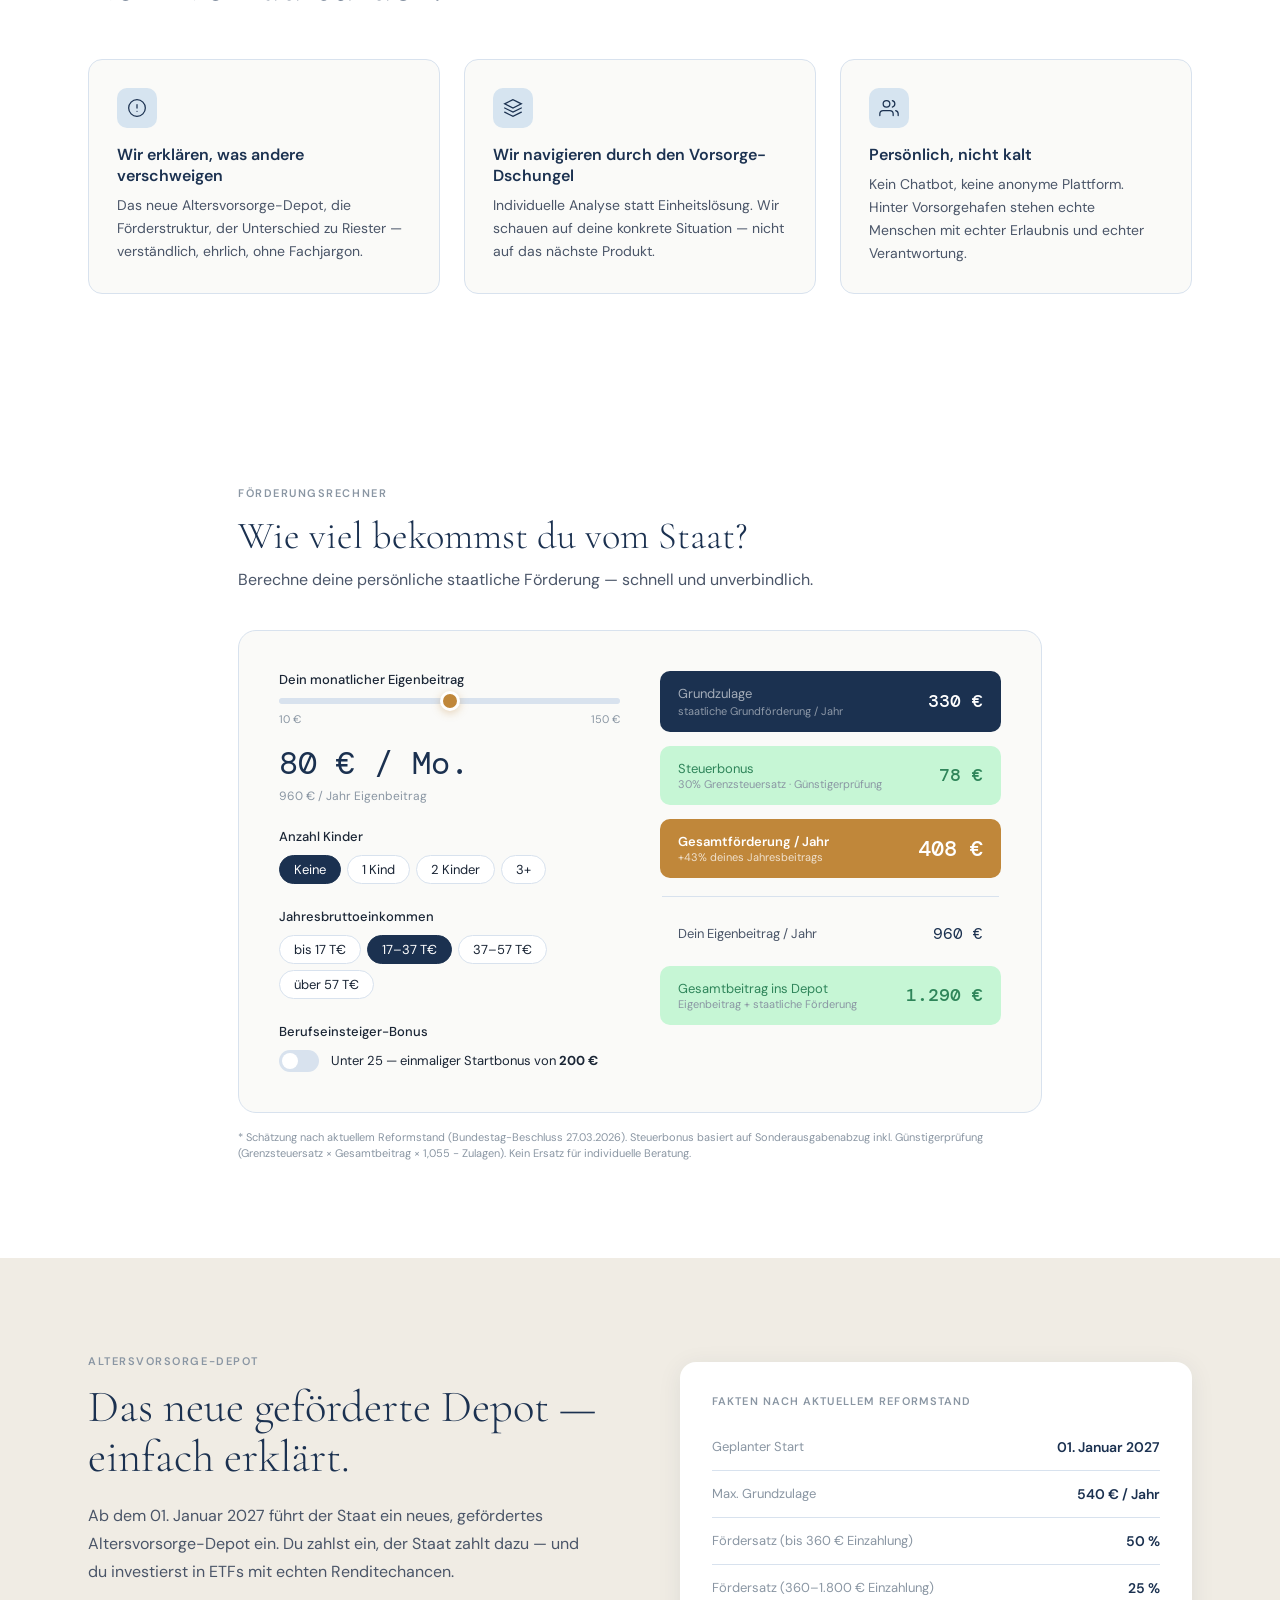
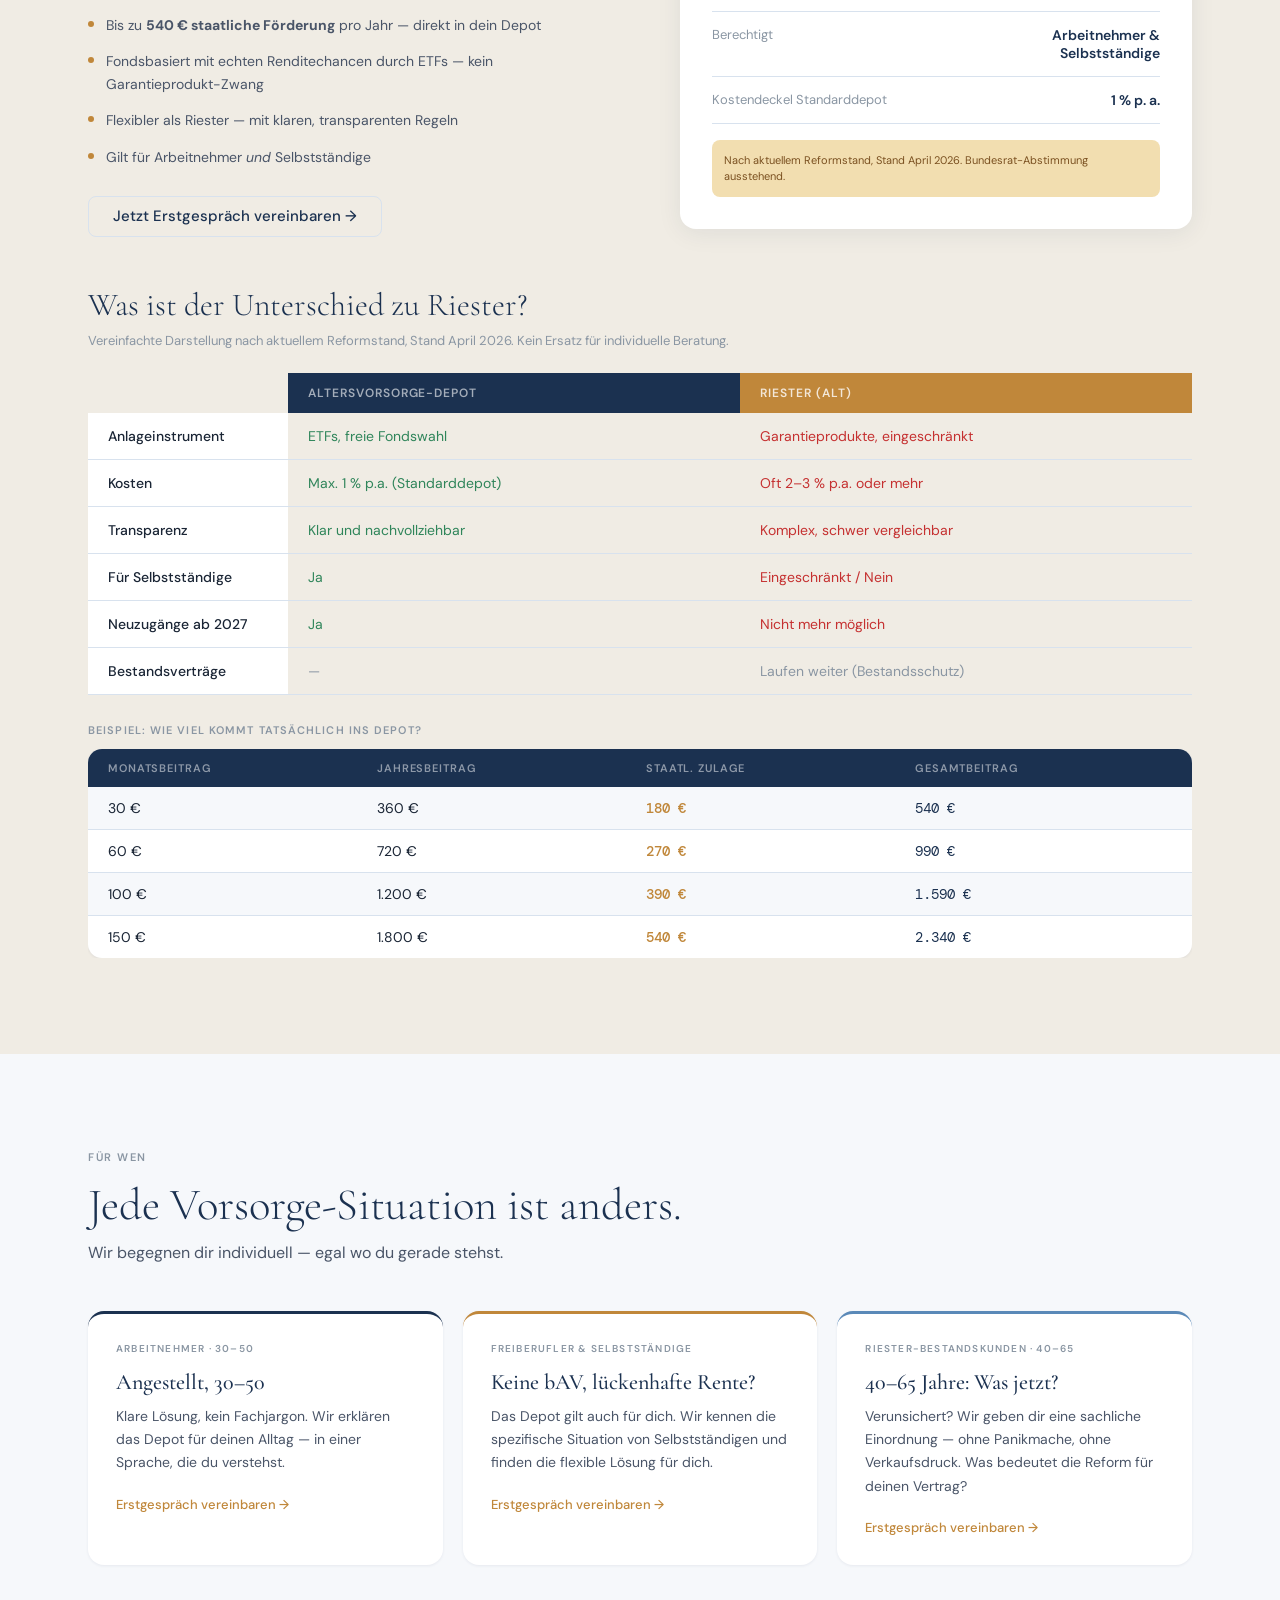
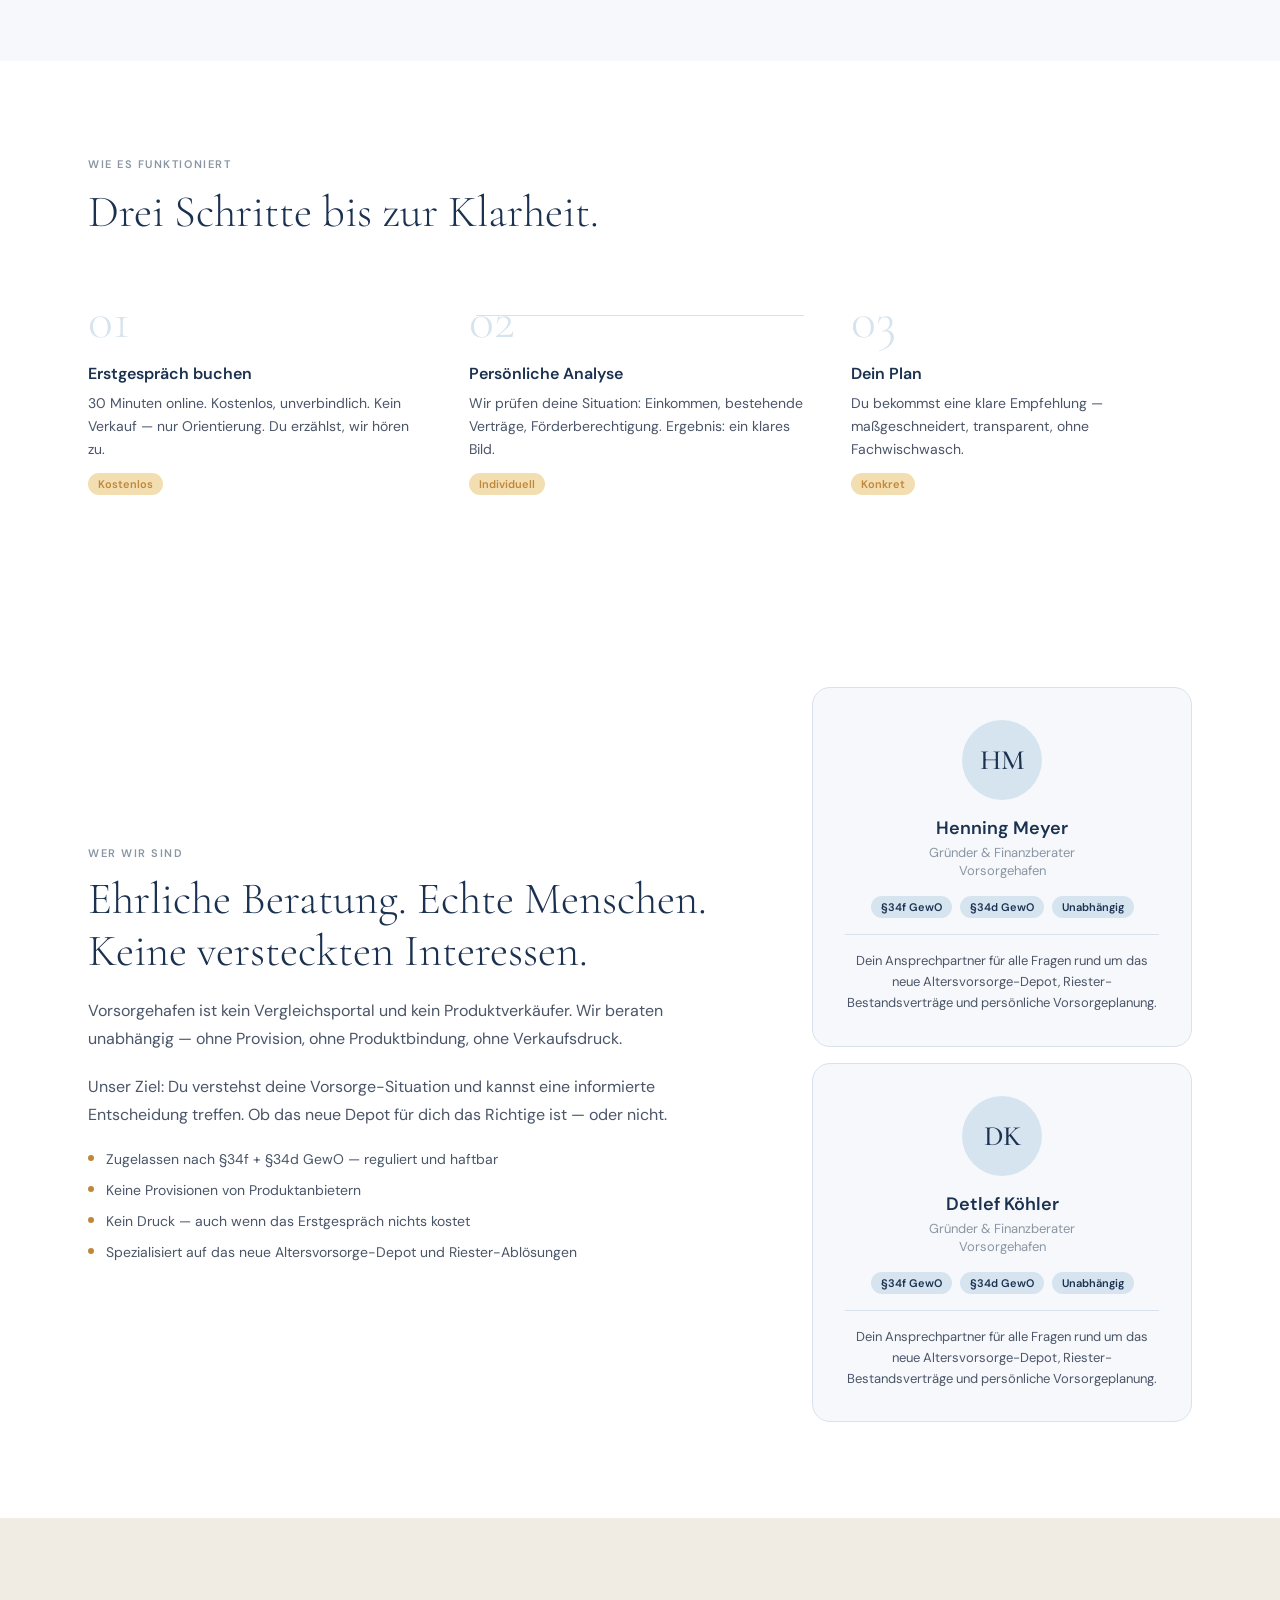
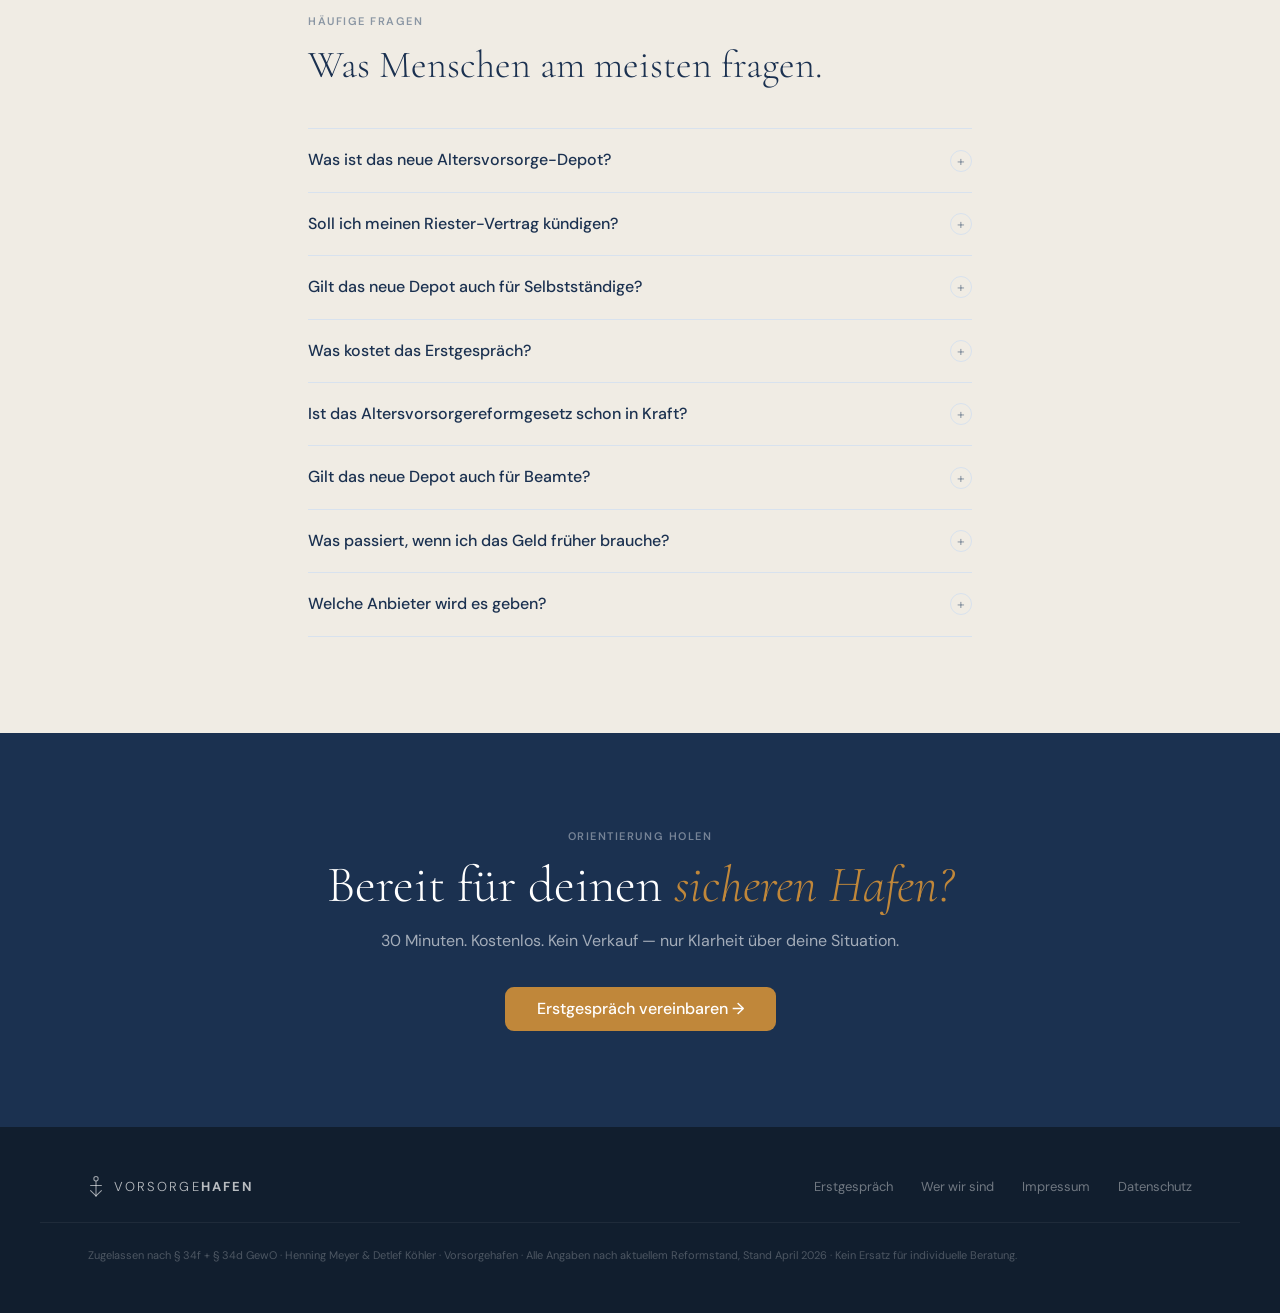
==== commit 71eee3fa: "Gesamtbeitrag-Karte auf einheitliche Card-Struktur mit Untertitel angleichen Co-Authored-By: Claude " ====
--- a/website/index.html
+++ b/website/index.html
@@ -628,7 +628,10 @@
             <span style="font-family:var(--mono);font-size:16px;color:var(--navy)" id="r-eigen">—</span>
           </div>
           <div class="rc-result-row tertiary">
-            <span class="rr-label" style="color:var(--success)">Gesamtbeitrag ins Depot</span>
+            <div>
+              <div class="rr-label" style="color:var(--success)">Gesamtbeitrag ins Depot</div>
+              <div style="font-size:11px;color:var(--fg3)">Eigenbeitrag + staatliche Förderung</div>
+            </div>
             <span class="rr-value green" id="r-gesamt">—</span>
           </div>
         </div>
@@ -958,7 +961,7 @@
     document.getElementById('r-gesamt-foerderung').textContent = fmt(totalFoerderung);
     document.getElementById('foerderquote-label').textContent = '+' + foerderQuote + '% deines Jahresbeitrags';
     document.getElementById('r-eigen').textContent = fmt(annual);
-    document.getElementById('r-gesamt').textContent = fmt(gesamtBeitrag) + ' / Jahr';
+    document.getElementById('r-gesamt').textContent = fmt(gesamtBeitrag);
   }
 
   slider.addEventListener('input', updateRechner);
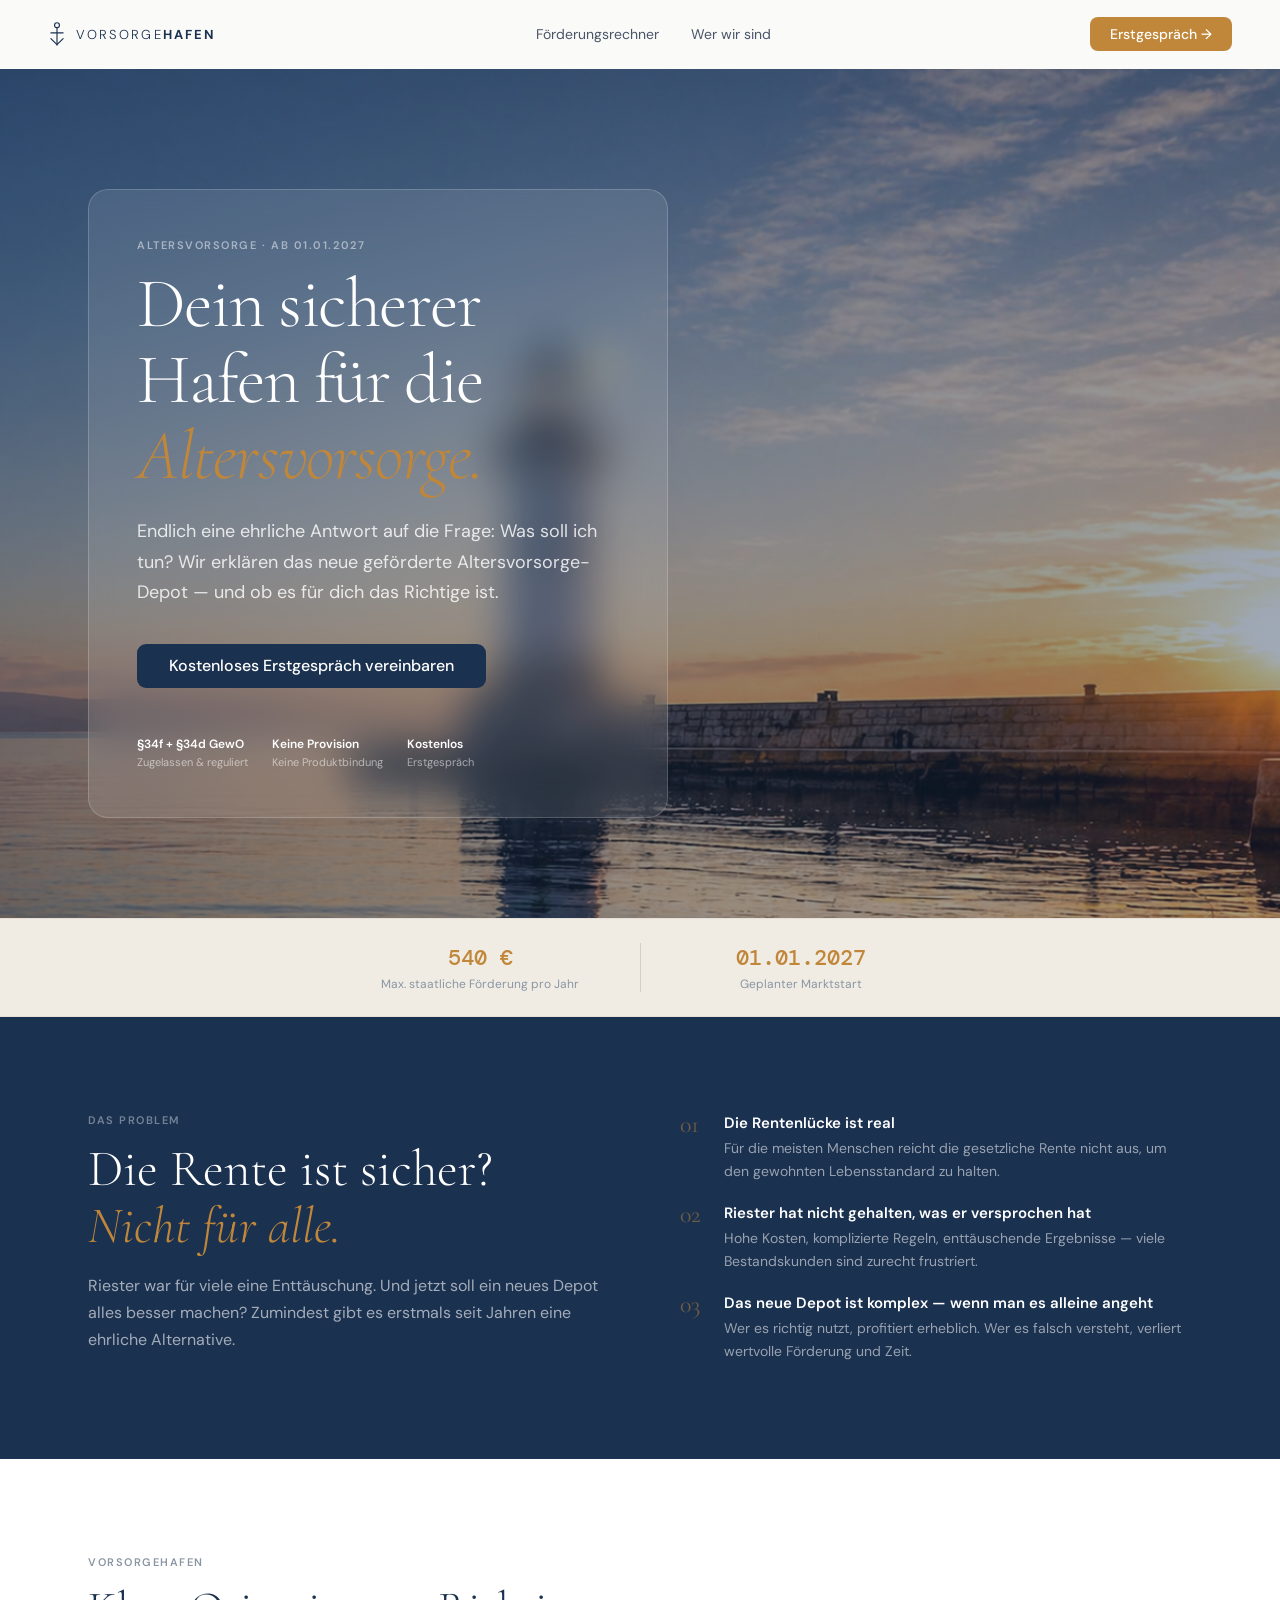
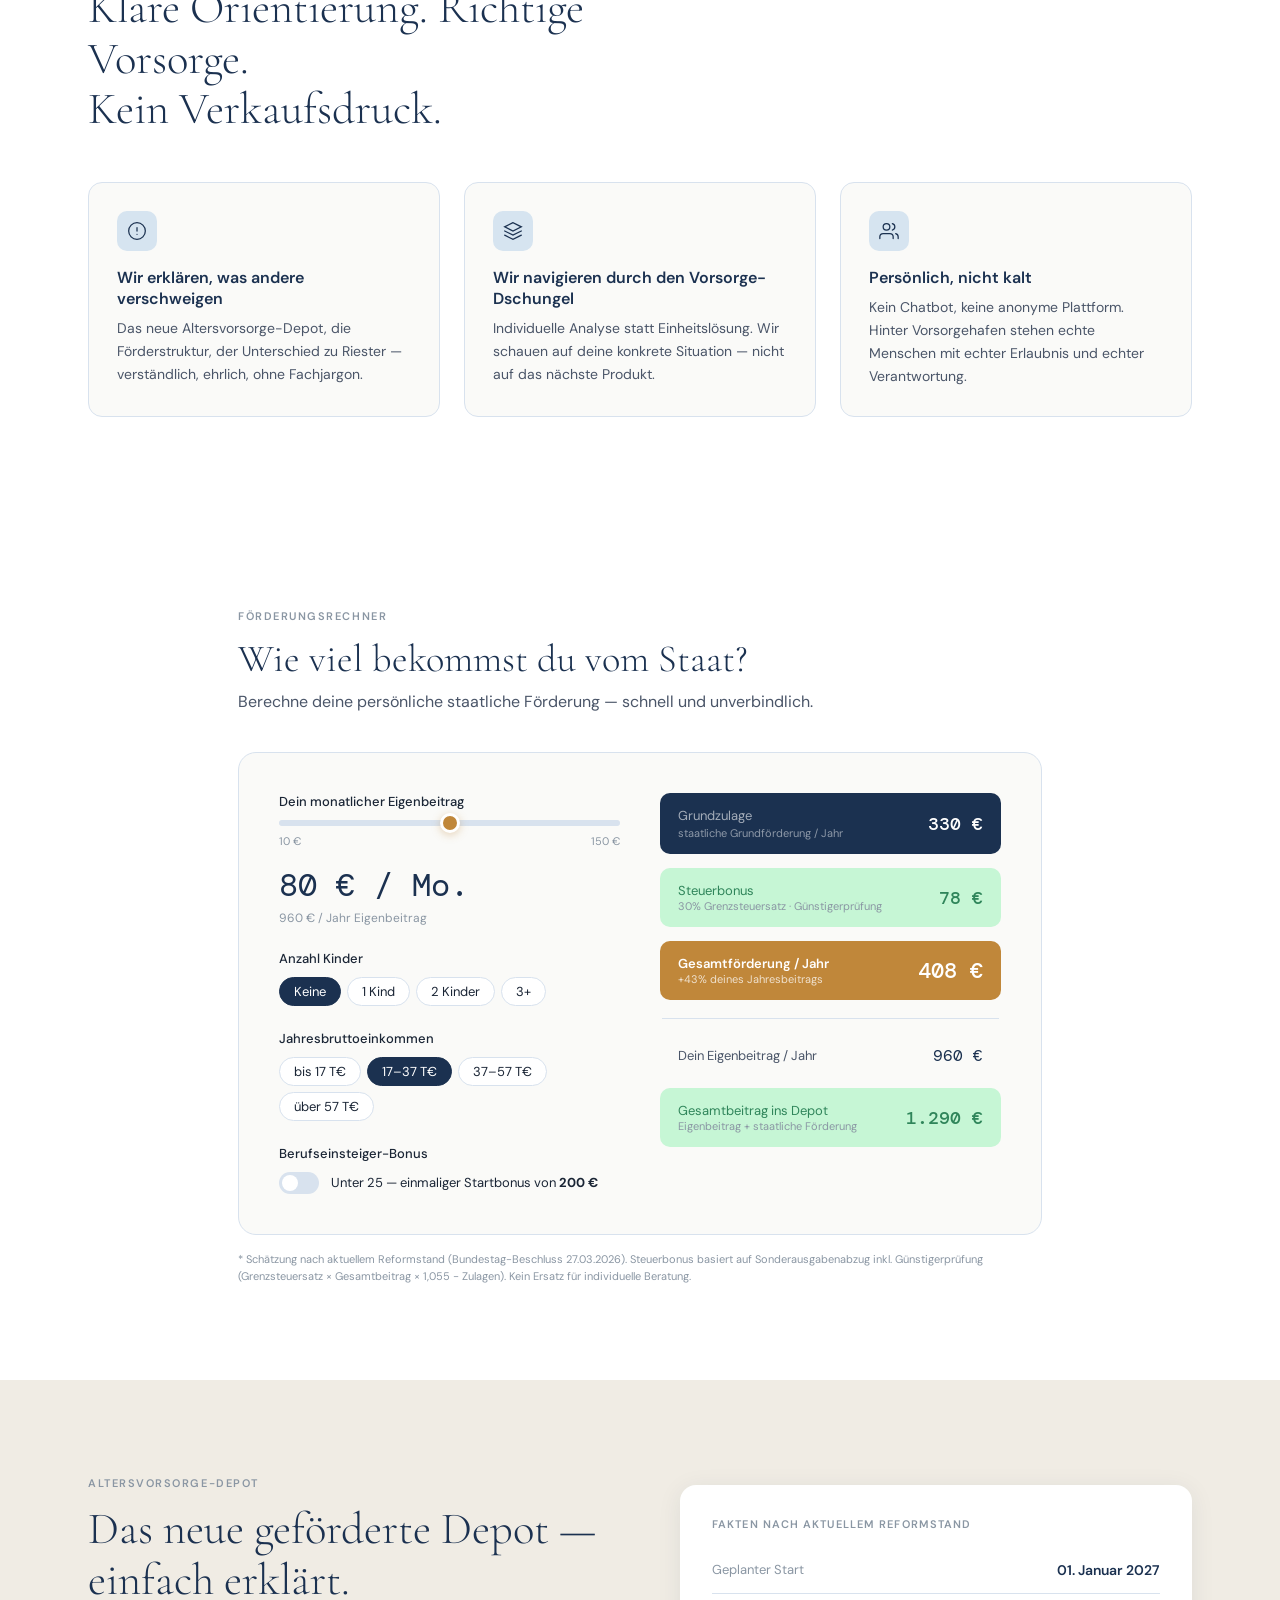
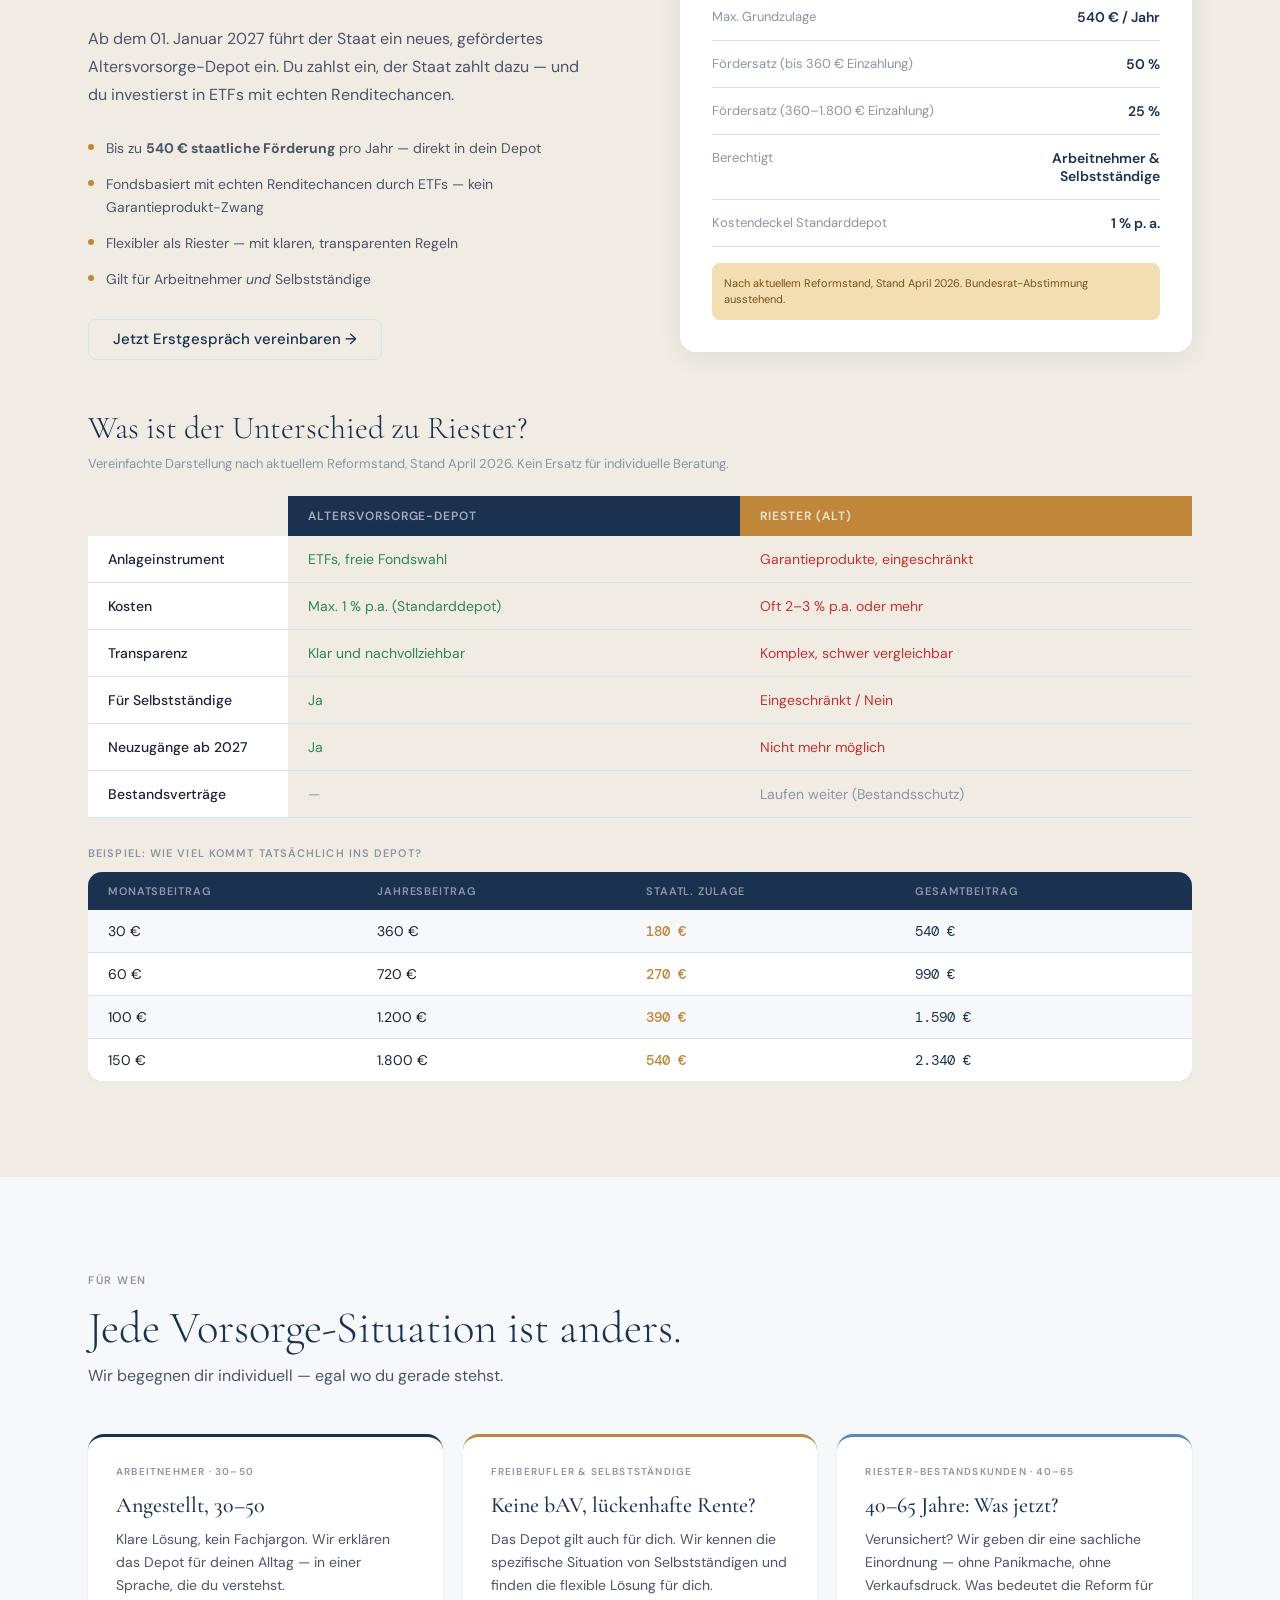
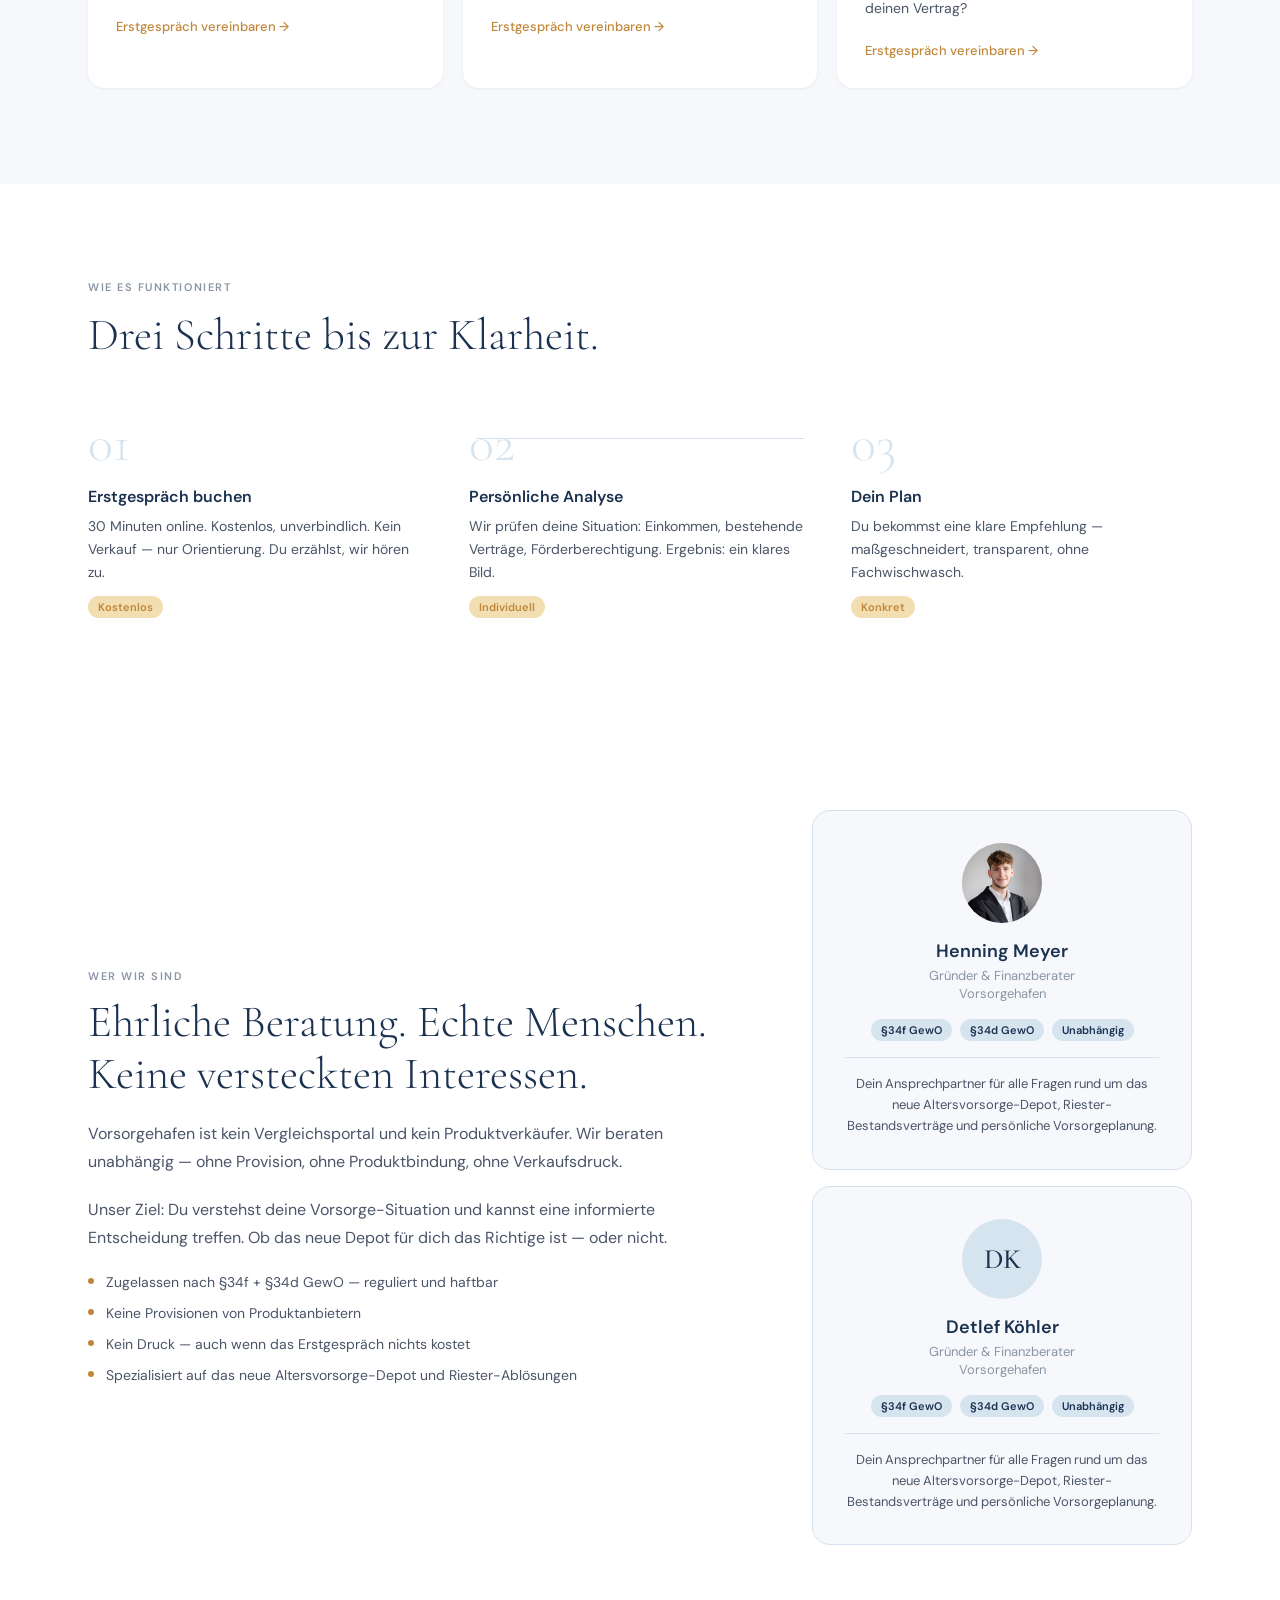
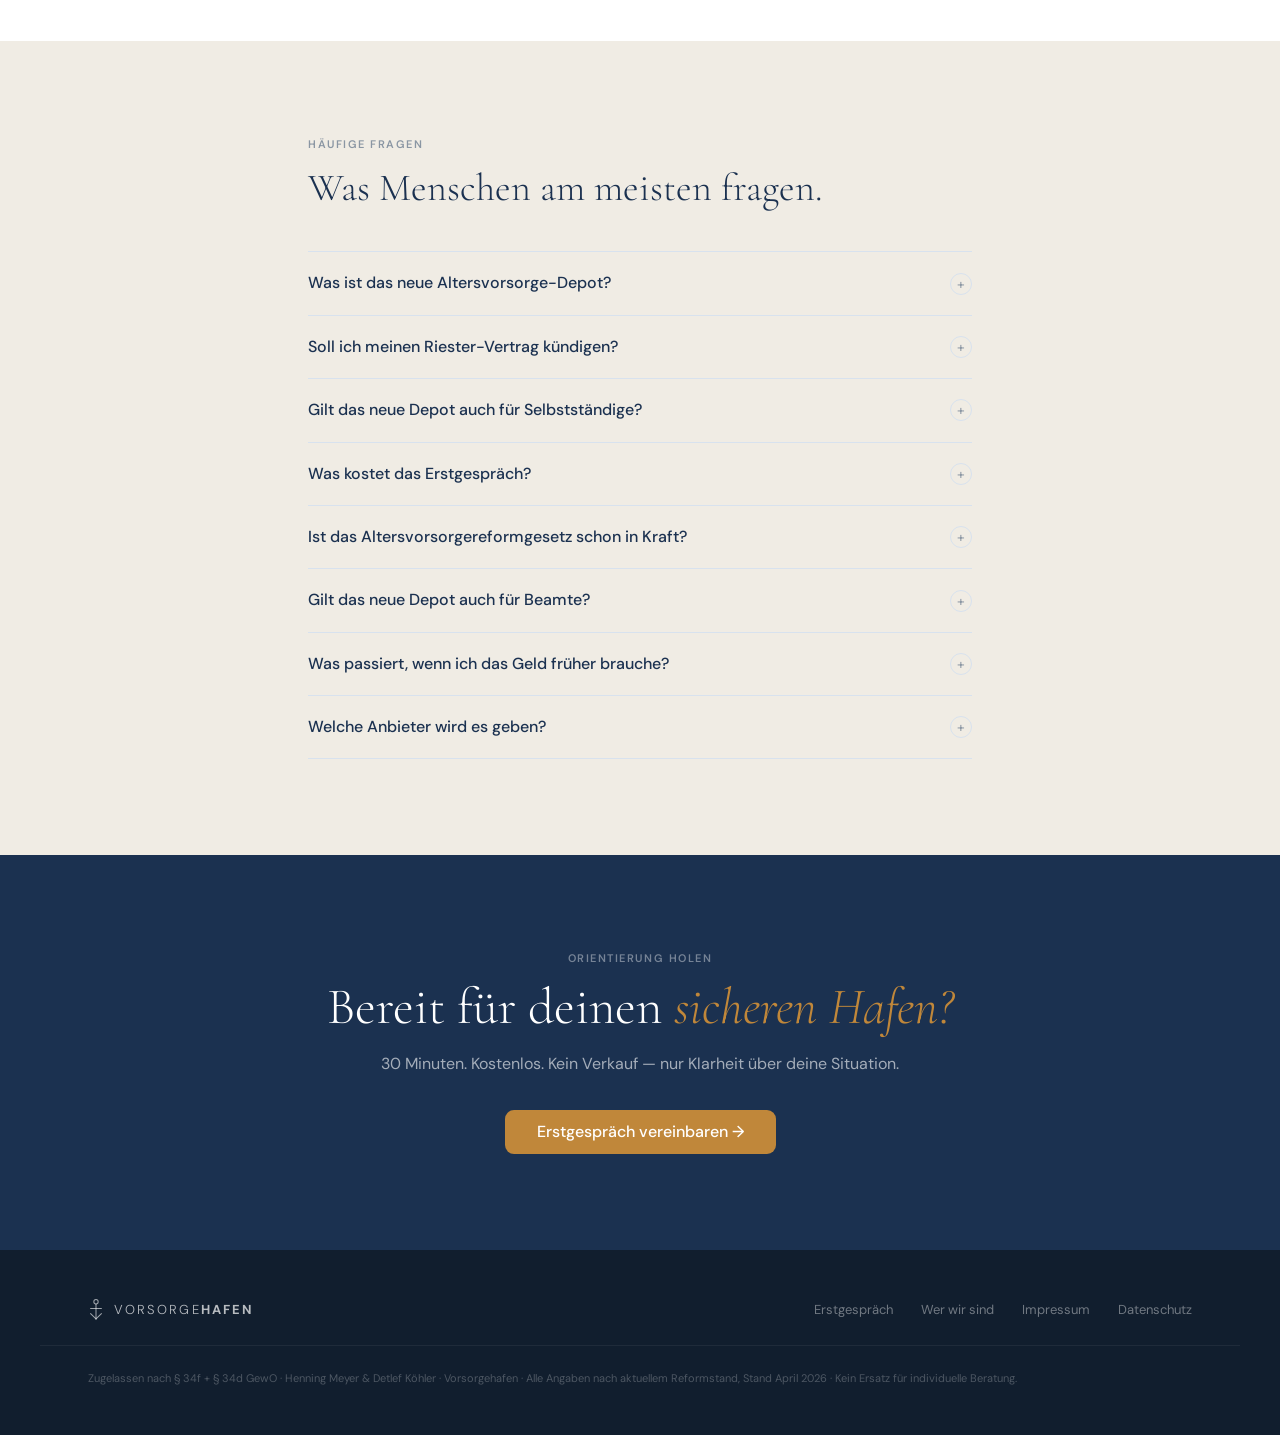
==== commit d329576f: "feat: add website seo basics and production assets" ====
--- a/website/index.html
+++ b/website/index.html
@@ -5,6 +5,22 @@
 <meta name="viewport" content="width=device-width, initial-scale=1.0">
 <meta name="description" content="Vorsorgehafen erklärt das neue staatliche Altersvorsorge-Depot und berechnet deine persönliche Förderung. Kostenlose Erstberatung durch zugelassene Finanzberater — §34f + §34d GewO.">
 <title>Vorsorgehafen — Dein sicherer Hafen für die Altersvorsorge</title>
+<link rel="canonical" href="https://www.vorsorgehafen.de/">
+<link rel="icon" type="image/svg+xml" href="favicon.svg">
+<link rel="icon" type="image/png" sizes="48x48" href="favicon.png">
+<link rel="apple-touch-icon" href="favicon.png">
+<meta name="robots" content="index, follow">
+<meta property="og:locale" content="de_DE">
+<meta property="og:type" content="website">
+<meta property="og:site_name" content="Vorsorgehafen">
+<meta property="og:title" content="Vorsorgehafen — Dein sicherer Hafen für die Altersvorsorge">
+<meta property="og:description" content="Vorsorgehafen erklärt das neue staatliche Altersvorsorge-Depot und berechnet deine persönliche Förderung. Kostenlose Erstberatung durch zugelassene Finanzberater — §34f + §34d GewO.">
+<meta property="og:url" content="https://www.vorsorgehafen.de/">
+<meta property="og:image" content="https://www.vorsorgehafen.de/assets/lighthouse.jpg">
+<meta name="twitter:card" content="summary_large_image">
+<meta name="twitter:title" content="Vorsorgehafen — Dein sicherer Hafen für die Altersvorsorge">
+<meta name="twitter:description" content="Vorsorgehafen erklärt das neue staatliche Altersvorsorge-Depot und berechnet deine persönliche Förderung. Kostenlose Erstberatung durch zugelassene Finanzberater — §34f + §34d GewO.">
+<meta name="twitter:image" content="https://www.vorsorgehafen.de/assets/lighthouse.jpg">
 <link rel="preconnect" href="https://fonts.googleapis.com">
 <link href="https://fonts.googleapis.com/css2?family=Cormorant+Garamond:ital,wght@0,300;0,400;0,500;0,600;1,300;1,400;1,500&family=DM+Sans:wght@300;400;500;600&family=DM+Mono:wght@400;500&display=swap" rel="stylesheet">
 <style>
@@ -72,13 +88,12 @@
 .section-label.on-dark { color: rgba(255,255,255,0.4); }
 
 /* ── HERO ── */
-.hero { background: var(--cream); padding: 96px 0 80px; }
-.hero-inner { max-width: 1200px; margin: 0 auto; padding: 0 48px; display: grid; grid-template-columns: 1fr 440px; gap: 64px; align-items: center; }
-
-/* Lighthouse photo hero */
-.lighthouse-hero { position: relative; border-radius: 20px; overflow: hidden; aspect-ratio: 4/5; box-shadow: 0 16px 48px rgba(27,49,80,0.18); }
-.lighthouse-photo { width: 100%; height: 100%; object-fit: cover; display: block; }
-.lighthouse-beam-wrap { position: absolute; inset: 0; pointer-events: none; overflow: hidden; }
+.hero { position: relative; overflow: hidden; background: var(--navy) url('assets/lighthouse.jpg') no-repeat; background-size: 140% auto; background-position: 72% 30%; padding: 120px 0 100px; min-height: 680px; display: flex; align-items: center; }
+.hero-bg-photo { display: none; }
+.hero-overlay { position: absolute; inset: 0; background: linear-gradient(135deg, rgba(27,49,80,0.62) 0%, rgba(27,49,80,0.38) 100%); z-index: 1; }
+.hero-inner { max-width: 1200px; margin: 0 auto; padding: 0 48px; position: relative; z-index: 2; display: block; width: 100%; }
+.hero-glass-panel { max-width: 580px; background: rgba(255,255,255,0.10); backdrop-filter: blur(20px); -webkit-backdrop-filter: blur(20px); border: 1px solid rgba(255,255,255,0.18); border-radius: 20px; padding: 48px; }
+.lighthouse-beam-wrap { position: absolute; inset: 0; z-index: 1; pointer-events: none; overflow: hidden; }
 .lighthouse-beam {
   position: absolute;
   top: 35%; left: 47%;
@@ -103,14 +118,15 @@
   color: white; font-size: 12px; font-weight: 500; letter-spacing: 0.06em;
   padding: 8px 14px; border-radius: 999px; border: 1px solid rgba(255,255,255,0.12);
 }
-.hero h1 { font-family: var(--serif); font-size: clamp(44px, 5.5vw, 72px); font-weight: 300; line-height: 1.08; letter-spacing: -0.02em; color: var(--navy); margin-bottom: 22px; }
+.hero h1 { font-family: var(--serif); font-size: clamp(44px, 5.5vw, 72px); font-weight: 300; line-height: 1.08; letter-spacing: -0.02em; color: white; margin-bottom: 22px; }
 .hero h1 em { font-style: italic; color: var(--amber); }
-.hero-sub { font-size: 18px; line-height: 1.7; color: var(--fg2); margin-bottom: 36px; max-width: 480px; }
+.hero-sub { font-size: 18px; line-height: 1.7; color: rgba(255,255,255,0.82); margin-bottom: 36px; max-width: 480px; }
+.hero .section-label { color: rgba(255,255,255,0.50); }
 .hero-cta { display: flex; align-items: center; gap: 14px; margin-bottom: 48px; }
 .hero-trust { display: flex; gap: 24px; }
 .trust-item { display: flex; flex-direction: column; gap: 3px; }
-.trust-item .ti-v { font-size: 12px; font-weight: 600; color: var(--navy); }
-.trust-item .ti-l { font-size: 11px; color: var(--fg3); }
+.trust-item .ti-v { font-size: 12px; font-weight: 600; color: white; }
+.trust-item .ti-l { font-size: 11px; color: rgba(255,255,255,0.55); }
 
 /* Hero visual */
 .hero-visual { background: var(--navy); border-radius: 20px; padding: 32px; position: relative; overflow: hidden; }
@@ -301,7 +317,8 @@
 .ueber-cred-dot { width: 6px; height: 6px; border-radius: 50%; background: var(--amber); flex-shrink: 0; margin-top: 6px; }
 .berater-profile-cards { display: flex; flex-direction: column; gap: 16px; }
 .berater-profile-card { background: var(--nebel); border-radius: 18px; padding: 32px; text-align: center; border: 1px solid var(--border); }
-.berater-avatar-xl { width: 80px; height: 80px; border-radius: 50%; background: var(--watt); display: flex; align-items: center; justify-content: center; font-family: var(--serif); font-size: 28px; font-weight: 500; color: var(--navy); margin: 0 auto 16px; }
+.berater-avatar-xl { width: 80px; height: 80px; border-radius: 50%; background: var(--watt); display: flex; align-items: center; justify-content: center; font-family: var(--serif); font-size: 28px; font-weight: 500; color: var(--navy); margin: 0 auto 16px; overflow: hidden; }
+.berater-avatar-xl img { width: 100%; height: 100%; object-fit: cover; object-position: center 15%; }
 .berater-profile-name { font-size: 18px; font-weight: 600; color: var(--navy); margin-bottom: 4px; }
 .berater-profile-role { font-size: 13px; color: var(--fg3); margin-bottom: 16px; line-height: 1.4; }
 .berater-profile-tags { display: flex; flex-wrap: wrap; gap: 8px; justify-content: center; margin-bottom: 16px; }
@@ -329,14 +346,14 @@
   nav.menu-open .hamburger span:nth-child(3) { transform: translateY(-7px) rotate(-45deg); }
   .btn-amber { padding: 9px 14px; font-size: 13px; }
 
-  .hero { padding: 40px 0 36px; }
-  .hero-inner { grid-template-columns: 1fr; gap: 32px; padding: 0 20px; }
+  .hero { padding: 64px 0 56px; min-height: 560px; }
+  .hero-inner { padding: 0 20px; }
+  .hero-glass-panel { padding: 32px 24px; }
   .hero h1 { font-size: 36px; }
   .hero-sub { font-size: 15px; margin-bottom: 24px; }
   .hero-cta { flex-direction: column; align-items: flex-start; margin-bottom: 28px; }
   .btn-lg { padding: 13px 24px; font-size: 15px; }
   .hero-trust { gap: 16px; }
-  .lighthouse-hero { aspect-ratio: 4/3; }
 
   .stats-inner, .stats-inner--two { padding: 0 20px; }
   .stats-inner--two .stat-item { max-width: 100%; }
@@ -447,8 +464,14 @@
 
 <!-- ── HERO ── -->
 <section class="hero">
+  <img class="hero-bg-photo" src="assets/lighthouse.jpg" alt="">
+  <div class="hero-overlay"></div>
+  <div class="lighthouse-beam-wrap">
+    <div class="lighthouse-beam"></div>
+    <div class="lighthouse-glow"></div>
+  </div>
   <div class="hero-inner">
-    <div>
+    <div class="hero-glass-panel">
       <div class="section-label">Altersvorsorge · Ab 01.01.2027</div>
       <h1>Dein sicherer Hafen für die <em>Altersvorsorge.</em></h1>
       <p class="hero-sub">Endlich eine ehrliche Antwort auf die Frage: Was soll ich tun? Wir erklären das neue geförderte Altersvorsorge-Depot — und ob es für dich das Richtige ist.</p>
@@ -460,14 +483,6 @@
         <div class="trust-item"><span class="ti-v">Keine Provision</span><span class="ti-l">Keine Produktbindung</span></div>
         <div class="trust-item"><span class="ti-v">Kostenlos</span><span class="ti-l">Erstgespräch</span></div>
       </div>
-    </div>
-    <div class="lighthouse-hero">
-      <img src="assets/lighthouse.jpg" alt="Leuchtturm im Hafen bei Sonnenuntergang" class="lighthouse-photo">
-      <div class="lighthouse-beam-wrap">
-        <div class="lighthouse-beam"></div>
-        <div class="lighthouse-glow"></div>
-      </div>
-      <div class="lighthouse-badge">Dein sicherer Hafen</div>
     </div>
   </div>
 </section>
@@ -789,7 +804,7 @@
     </div>
     <div class="berater-profile-cards">
       <div class="berater-profile-card">
-        <div class="berater-avatar-xl">HM</div>
+        <div class="berater-avatar-xl"><img src="assets/henning-meyer.png" alt="Henning Meyer"></div>
         <div class="berater-profile-name">Henning Meyer</div>
         <div class="berater-profile-role">Gründer & Finanzberater<br>Vorsorgehafen</div>
         <div class="berater-profile-tags">
